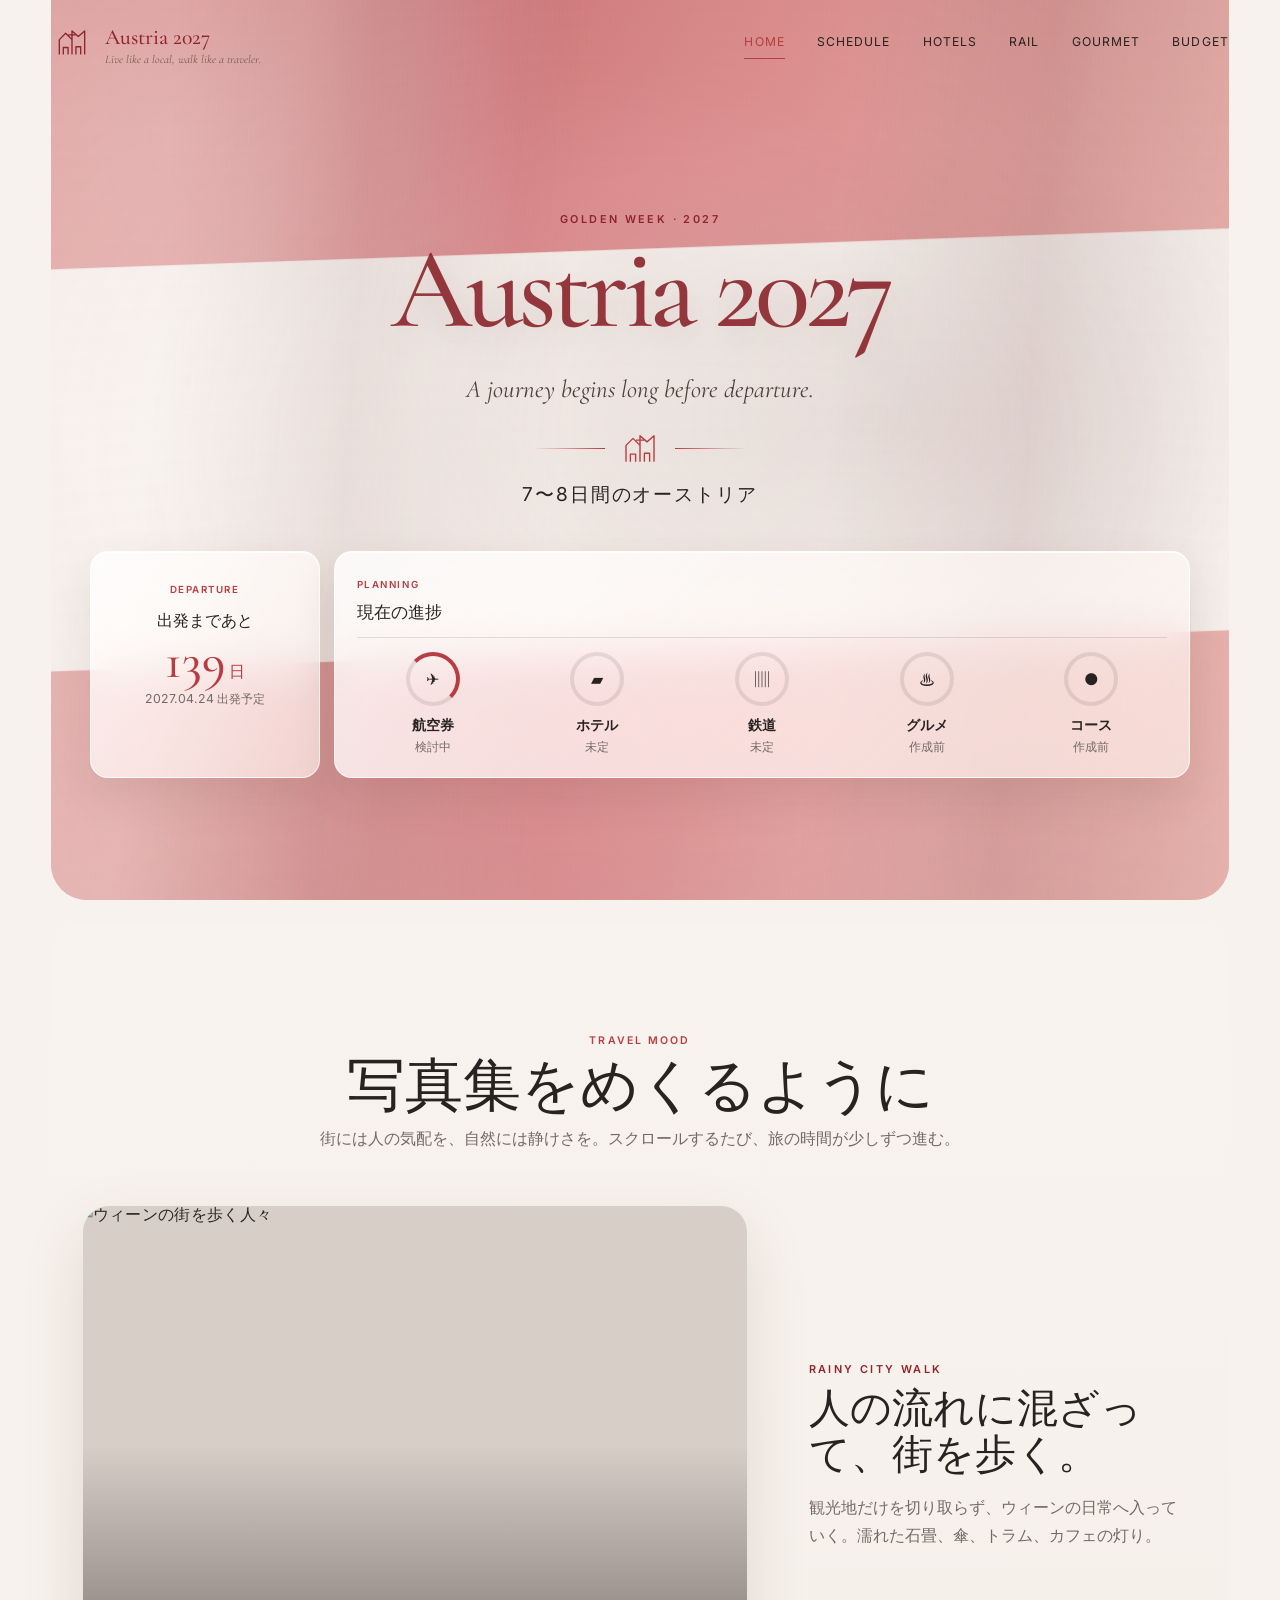
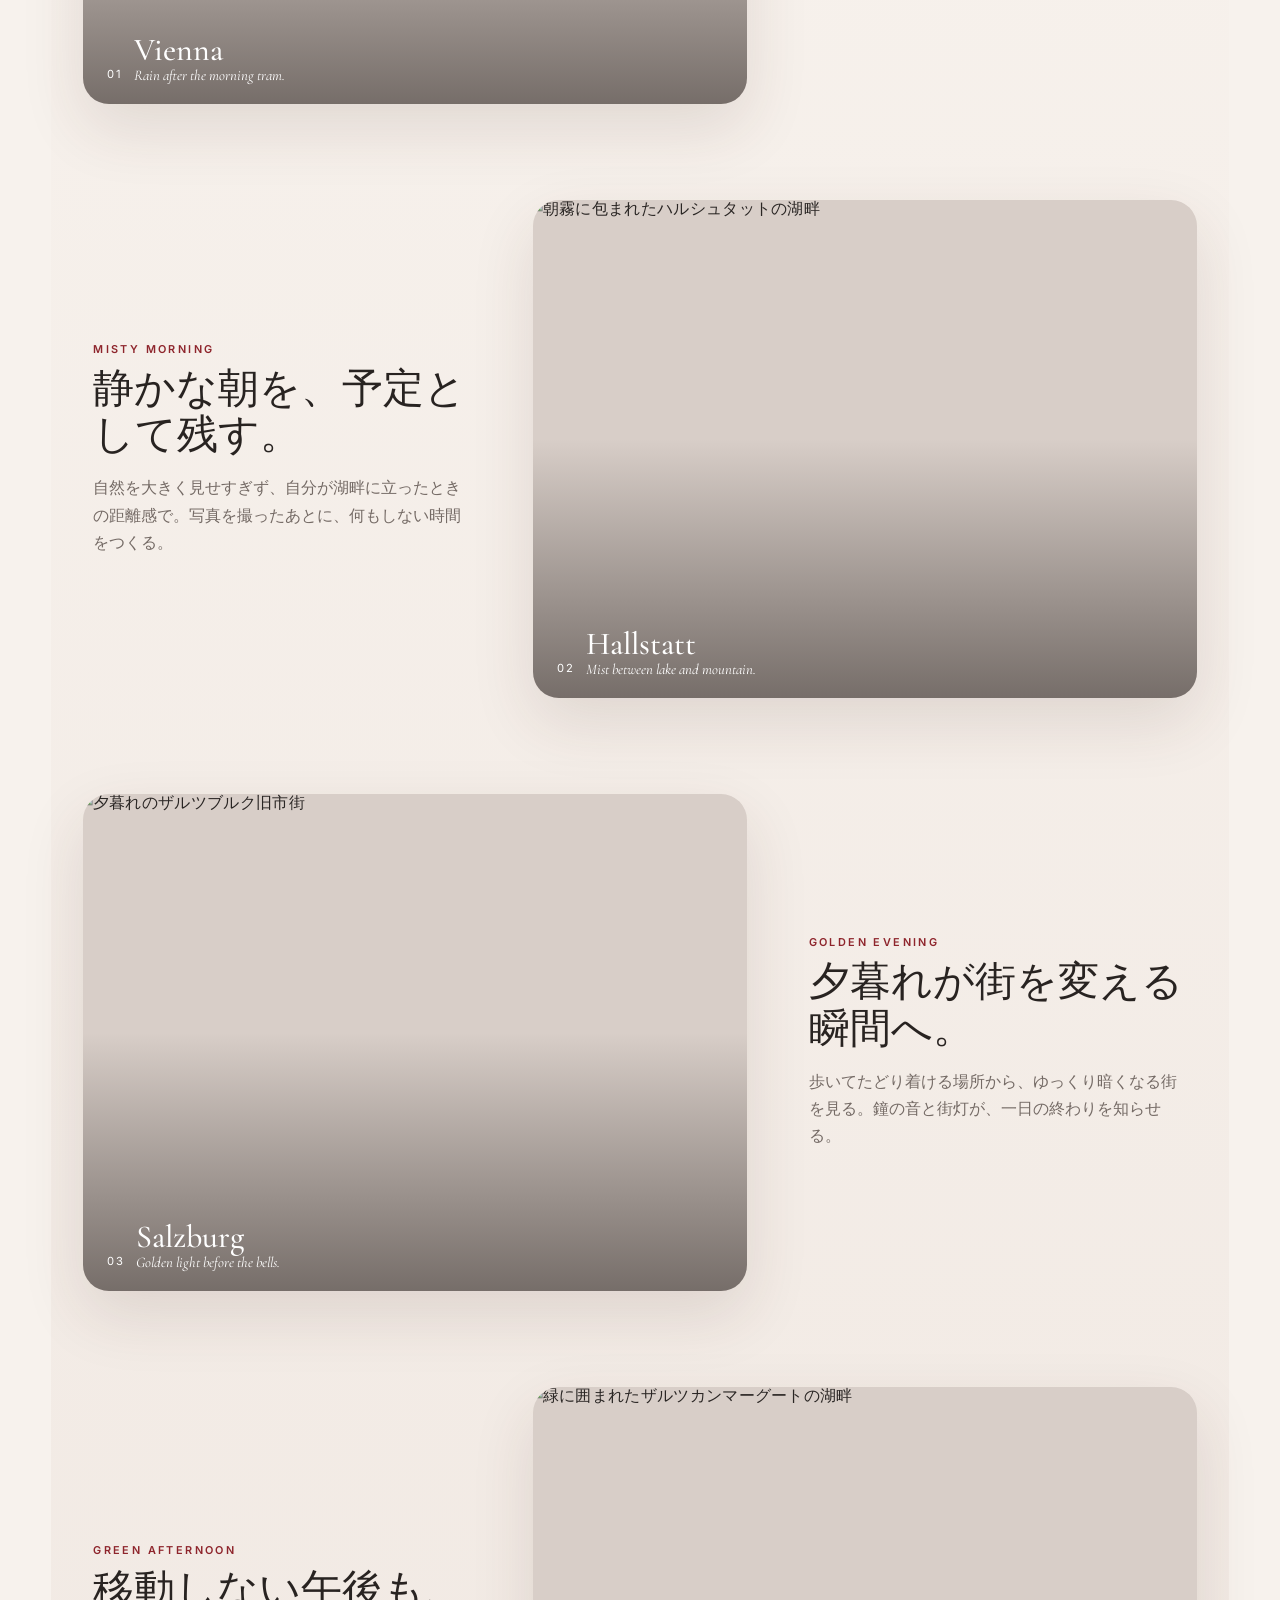
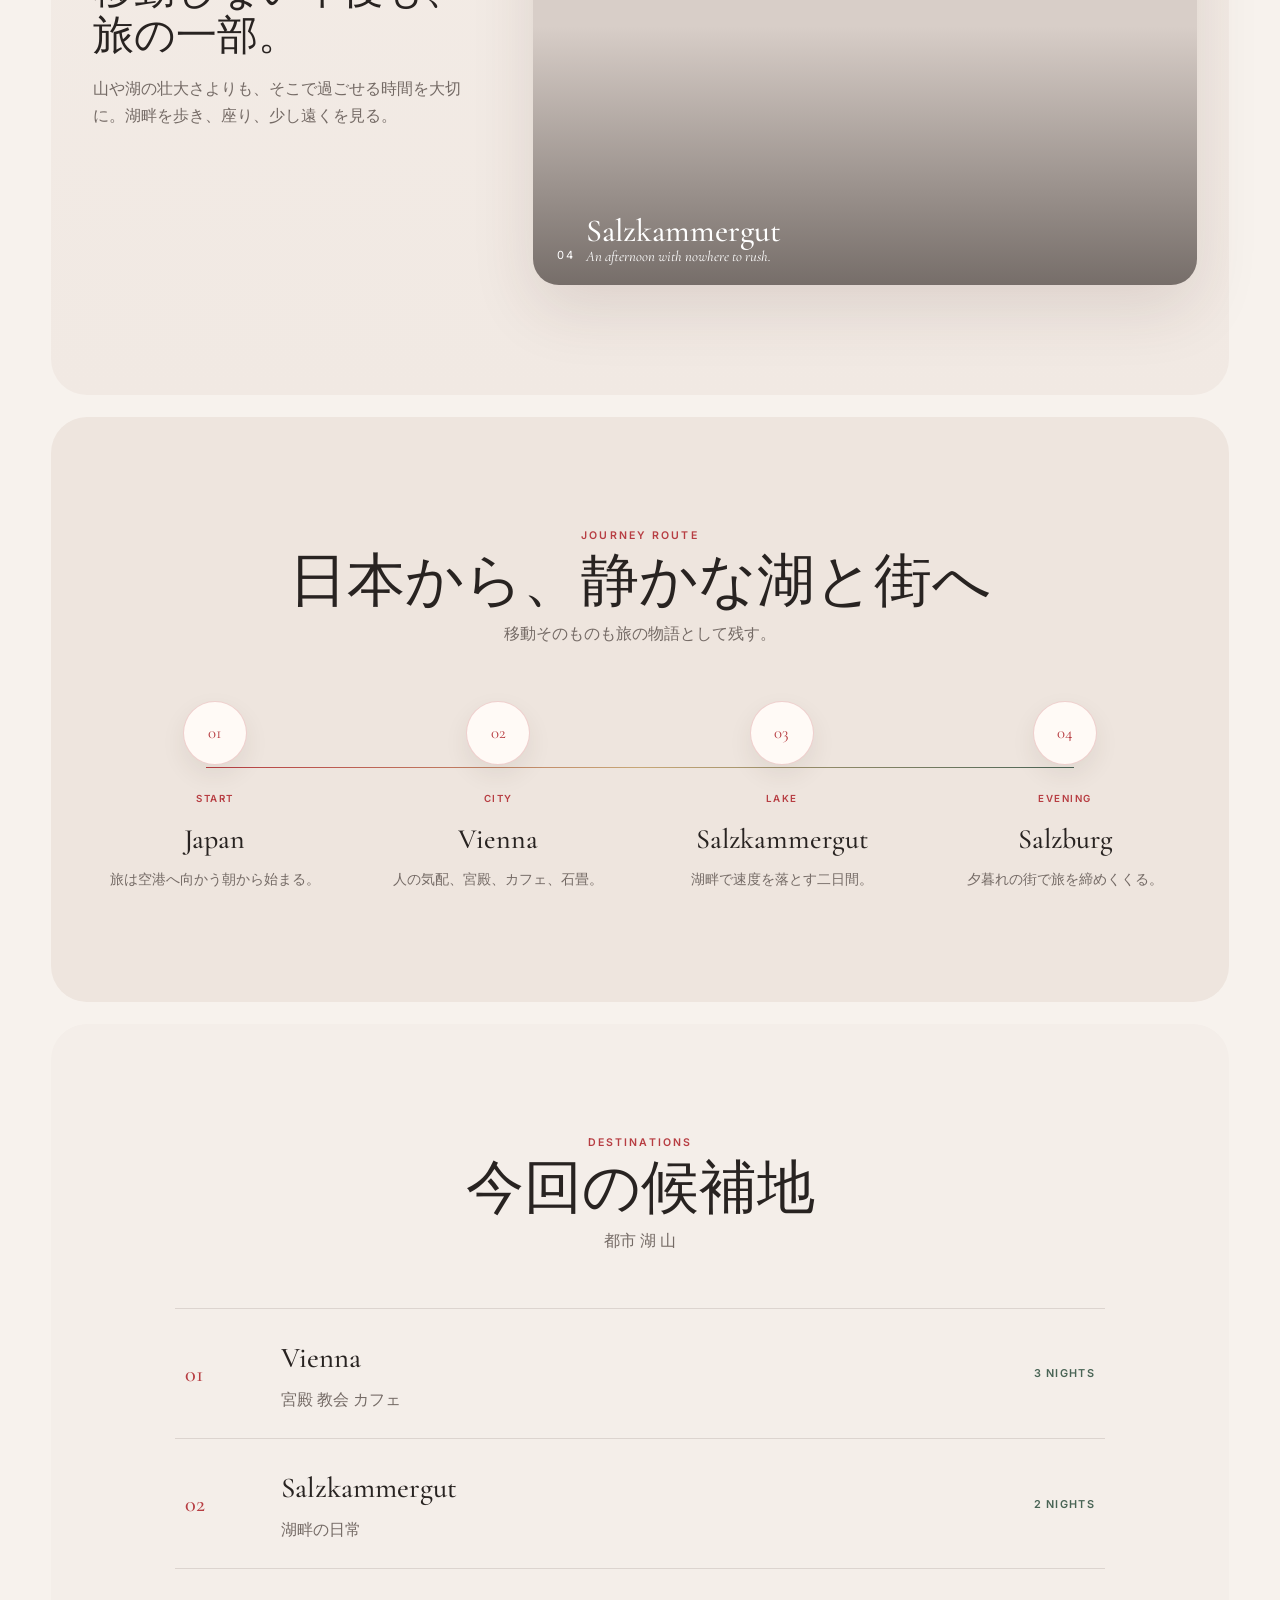
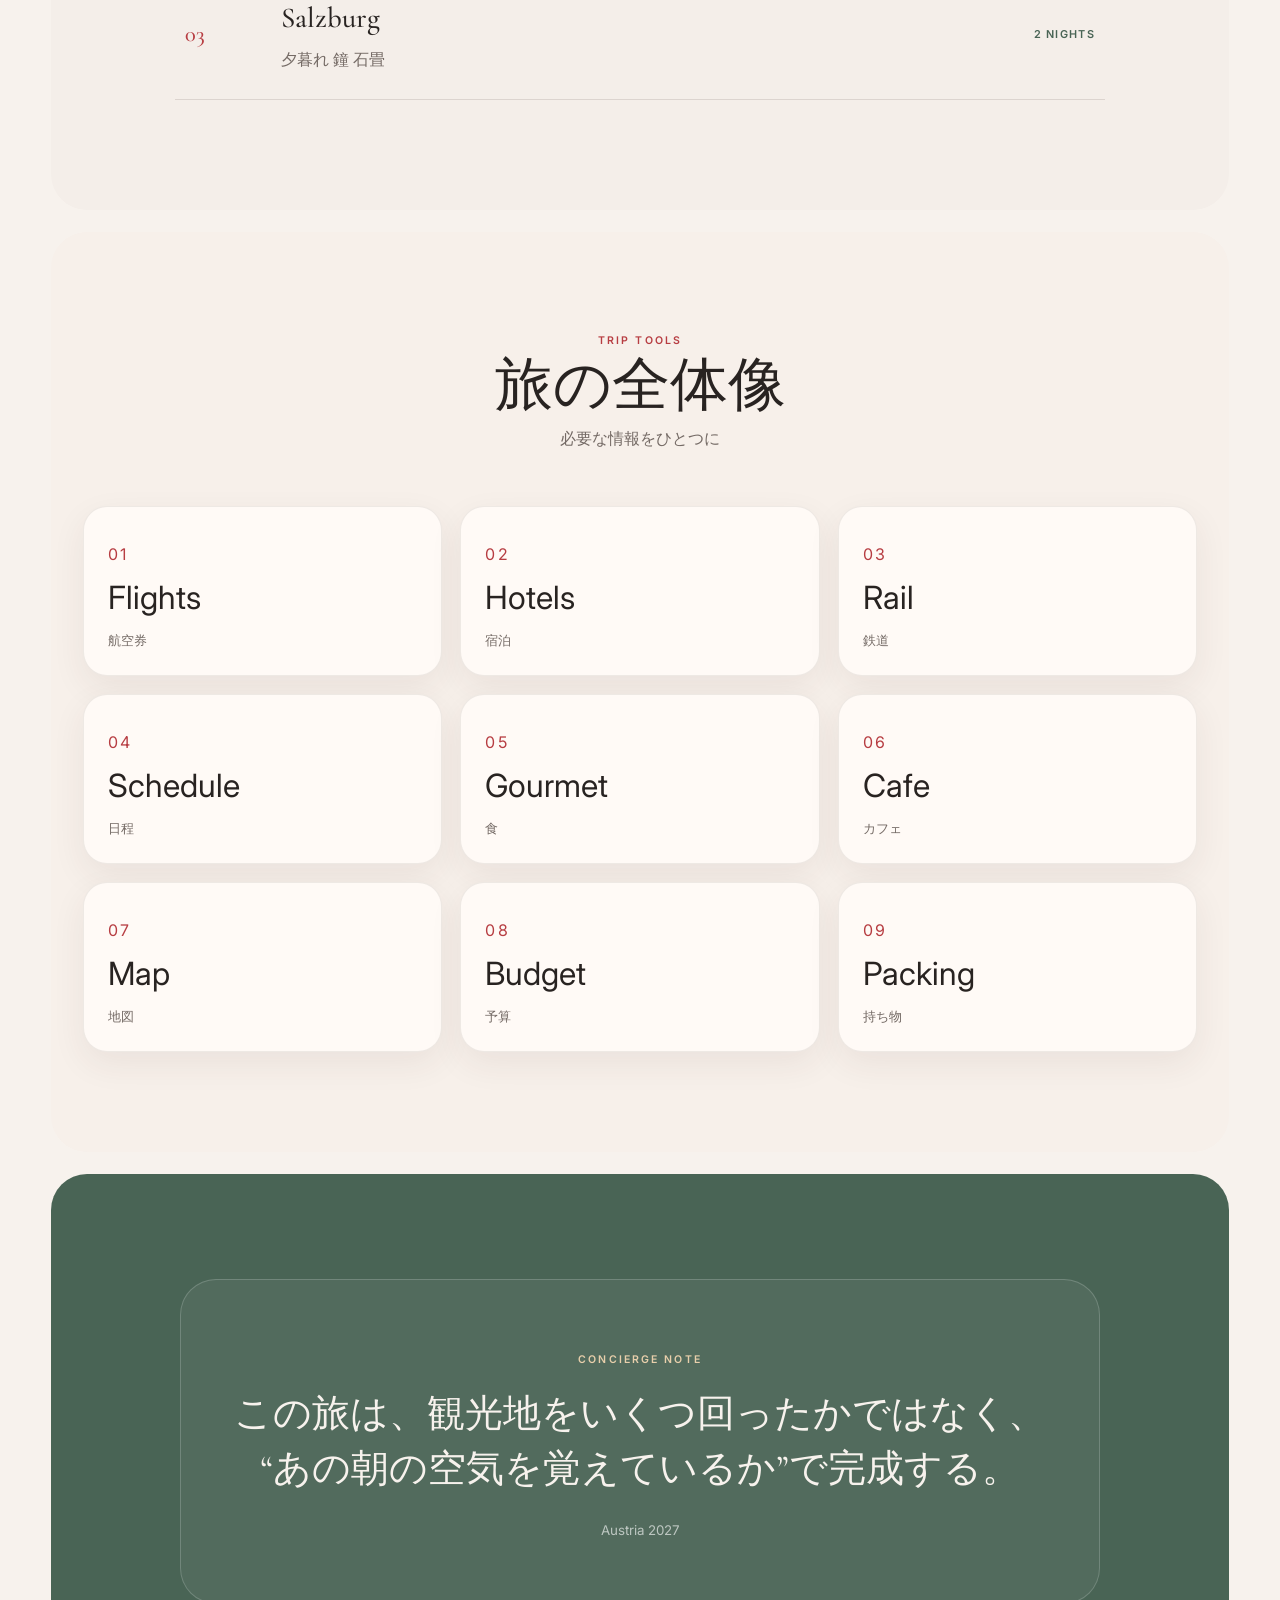
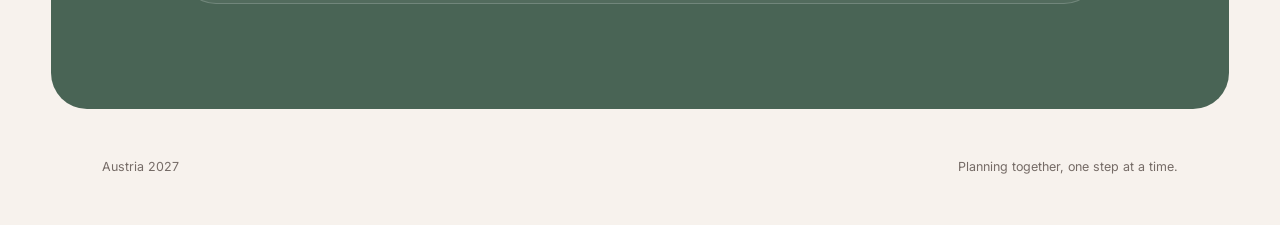
==== index.html @ 93f21860 "Release v0.4.1 full planner fix" ====
<!doctype html>
<html lang="ja">
<head>
  <meta charset="utf-8">
  <meta name="viewport" content="width=device-width,initial-scale=1,viewport-fit=cover">
  <meta name="theme-color" content="#b73d42">
  <meta name="description" content="Austria 2027 — オーストリアをゆっくり歩く旅の計画サイト">
  <title>Austria 2027</title>

  <link rel="preconnect" href="https://fonts.googleapis.com">
  <link rel="preconnect" href="https://fonts.gstatic.com" crossorigin>
  <link href="https://fonts.googleapis.com/css2?family=Cormorant+Garamond:ital,wght@0,400;0,500;0,600;1,400&family=Inter:wght@400;500;600&display=swap" rel="stylesheet">

  <link rel="manifest" href="manifest.json">
  <link rel="stylesheet" href="css/variables.css">
  <link rel="stylesheet" href="css/style.css">
  <link rel="stylesheet" href="css/animation.css">
  <link rel="stylesheet" href="css/pages.css">
</head>
<body class="is-loading">
<div class="opening" aria-hidden="true">
  <div class="opening-inner">
    <span class="opening-mark">A</span>
    <p>Austria 2027</p>
    <small>A journey begins long before departure.</small>
  </div>
</div>

<header class="site-header">
  <a class="brand tap-target" href="#home" aria-label="Austria 2027 ホーム">
    <span class="brand-symbol" aria-hidden="true">
      <svg viewBox="0 0 48 48">
        <path d="M8 39V21l8-8 8 8v18M24 39V10l8 7 8-7v29M13 39v-8h6v8M29 39v-9h6v9M20 15h8"
          fill="none" stroke="currentColor" stroke-width="1.7" stroke-linecap="round" stroke-linejoin="round"/>
      </svg>
    </span>
    <span class="brand-copy">
      <strong>Austria 2027</strong>
      <small>Live like a local, walk like a traveler.</small>
    </span>
  </a>

  <nav class="desktop-nav" aria-label="メインメニュー"><a href="index.html" class="active">Home</a><a href="schedule.html">Schedule</a><a href="hotels.html">Hotels</a><a href="rail.html">Rail</a><a href="gourmet.html">Gourmet</a><a href="budget.html">Budget</a></nav>

  <button class="menu-button tap-target" type="button" aria-label="メニューを開く" aria-expanded="false">
    <span></span><span></span>
  </button>
</header>

<nav class="mobile-menu" aria-label="スマホメニュー"><a class="tap-target" href="index.html">Home</a>
<a class="tap-target" href="flights.html">Flights</a>
<a class="tap-target" href="hotels.html">Hotels</a>
<a class="tap-target" href="rail.html">Rail</a>
<a class="tap-target" href="schedule.html">Schedule</a>
<a class="tap-target" href="gourmet.html">Gourmet</a>
<a class="tap-target" href="cafe.html">Cafe</a>
<a class="tap-target" href="map.html">Map</a>
<a class="tap-target" href="budget.html">Budget</a>
<a class="tap-target" href="packing.html">Packing</a></nav>

<main>
<section class="hero page-frame" id="home">
  <div class="flag-scene" aria-hidden="true">
    <div class="flag-surface">
      <div class="flag-band flag-red"></div>
      <div class="flag-band flag-white"></div>
      <div class="flag-band flag-red"></div>
      <div class="fabric-light"></div>
      <div class="fabric-shadow"></div>
      <div class="fabric-grain"></div>
    </div>
  </div>

  <div class="hero-vignette" aria-hidden="true"></div>

  <div class="hero-copy reveal">
    <p class="eyebrow">Golden Week · 2027</p>
    <h1>Austria<br class="mobile-break"> 2027</h1>
    <p class="hero-script">A journey begins long before departure.</p>
    <div class="hero-ornament" aria-hidden="true">
      <span></span>
      <svg viewBox="0 0 48 48">
        <path d="M8 39V21l8-8 8 8v18M24 39V10l8 7 8-7v29M13 39v-8h6v8M29 39v-9h6v9M20 15h8"
          fill="none" stroke="currentColor" stroke-width="1.6" stroke-linecap="round" stroke-linejoin="round"/>
      </svg>
      <span></span>
    </div>
    <p class="hero-jp">7〜8日間のオーストリア</p>
  </div>

  <div class="dashboard reveal" id="plan">
    <article class="countdown-card glass-card">
      <span class="card-kicker">Departure</span>
      <p>出発まであと</p>
      <strong><span id="days">—</span><small>日</small></strong>
      <em>2027.04.24 出発予定</em>
    </article>

    <article class="progress-card glass-card">
      <div class="progress-header">
        <span class="card-kicker">Planning</span>
        <h2>現在の進捗</h2>
      </div>
      <div class="progress-track">
        <div class="progress-item active"><span class="progress-icon">✈</span><b>航空券</b><small>検討中</small></div>
        <div class="progress-item"><span class="progress-icon">▰</span><b>ホテル</b><small>未定</small></div>
        <div class="progress-item"><span class="progress-icon">▥</span><b>鉄道</b><small>未定</small></div>
        <div class="progress-item"><span class="progress-icon">♨</span><b>グルメ</b><small>作成前</small></div>
        <div class="progress-item"><span class="progress-icon">●</span><b>コース</b><small>作成前</small></div>
      </div>
    </article>
  </div>
</section>

<section class="section mood-section page-frame" id="mood">
  <div class="section-heading reveal">
    <p>Travel mood</p>
    <h2>写真集をめくるように</h2>
    <span>街には人の気配を、自然には静けさを。スクロールするたび、旅の時間が少しずつ進む。</span>
  </div>

  <div class="story-stack">
    <article class="story-panel reveal">
      <figure class="story-image ken-burns">
        <img src="https://images.unsplash.com/photo-1734156500741-95e41477c19b?ixlib=rb-4.1.0&auto=format&fit=crop&w=1800&q=84" alt="ウィーンの街を歩く人々">
        <figcaption><span>01</span><strong>Vienna</strong><small>Rain after the morning tram.</small></figcaption>
      </figure>
      <div class="story-copy">
        <p class="eyebrow">Rainy city walk</p>
        <h3>人の流れに混ざって、街を歩く。</h3>
        <p>観光地だけを切り取らず、ウィーンの日常へ入っていく。濡れた石畳、傘、トラム、カフェの灯り。</p>
      </div>
    </article>

    <article class="story-panel reverse reveal">
      <figure class="story-image ken-burns">
        <img src="https://images.unsplash.com/photo-1530256379202-4077bd8ab2c6?ixlib=rb-4.1.0&auto=format&fit=crop&w=1800&q=84" alt="朝霧に包まれたハルシュタットの湖畔">
        <figcaption><span>02</span><strong>Hallstatt</strong><small>Mist between lake and mountain.</small></figcaption>
      </figure>
      <div class="story-copy">
        <p class="eyebrow">Misty morning</p>
        <h3>静かな朝を、予定として残す。</h3>
        <p>自然を大きく見せすぎず、自分が湖畔に立ったときの距離感で。写真を撮ったあとに、何もしない時間をつくる。</p>
      </div>
    </article>

    <article class="story-panel reveal">
      <figure class="story-image ken-burns">
        <img src="https://images.unsplash.com/photo-1780503779063-7cd399dfe7b7?ixlib=rb-4.1.0&auto=format&fit=crop&w=1800&q=84" alt="夕暮れのザルツブルク旧市街">
        <figcaption><span>03</span><strong>Salzburg</strong><small>Golden light before the bells.</small></figcaption>
      </figure>
      <div class="story-copy">
        <p class="eyebrow">Golden evening</p>
        <h3>夕暮れが街を変える瞬間へ。</h3>
        <p>歩いてたどり着ける場所から、ゆっくり暗くなる街を見る。鐘の音と街灯が、一日の終わりを知らせる。</p>
      </div>
    </article>

    <article class="story-panel reverse reveal">
      <figure class="story-image ken-burns">
        <img src="https://images.unsplash.com/photo-1555330600-877039de636d?ixlib=rb-4.1.0&auto=format&fit=crop&w=1800&q=84" alt="緑に囲まれたザルツカンマーグートの湖畔">
        <figcaption><span>04</span><strong>Salzkammergut</strong><small>An afternoon with nowhere to rush.</small></figcaption>
      </figure>
      <div class="story-copy">
        <p class="eyebrow">Green afternoon</p>
        <h3>移動しない午後も、旅の一部。</h3>
        <p>山や湖の壮大さよりも、そこで過ごせる時間を大切に。湖畔を歩き、座り、少し遠くを見る。</p>
      </div>
    </article>
  </div>
</section>

<section class="route-section page-frame" id="route">
  <div class="section-heading reveal">
    <p>Journey route</p>
    <h2>日本から、静かな湖と街へ</h2>
    <span>移動そのものも旅の物語として残す。</span>
  </div>

  <div class="route-map reveal">
    <div class="route-line" aria-hidden="true"></div>

    <article class="route-stop">
      <span class="route-dot">01</span>
      <small>Start</small>
      <h3>Japan</h3>
      <p>旅は空港へ向かう朝から始まる。</p>
    </article>

    <article class="route-stop">
      <span class="route-dot">02</span>
      <small>City</small>
      <h3>Vienna</h3>
      <p>人の気配、宮殿、カフェ、石畳。</p>
    </article>

    <article class="route-stop">
      <span class="route-dot">03</span>
      <small>Lake</small>
      <h3>Salzkammergut</h3>
      <p>湖畔で速度を落とす二日間。</p>
    </article>

    <article class="route-stop">
      <span class="route-dot">04</span>
      <small>Evening</small>
      <h3>Salzburg</h3>
      <p>夕暮れの街で旅を締めくくる。</p>
    </article>
  </div>
</section>

<section class="section destinations-section page-frame" id="places">
  <div class="section-heading reveal">
    <p>Destinations</p>
    <h2>今回の候補地</h2>
    <span>都市 湖 山</span>
  </div>

  <div class="destination-list">
    <article class="destination-row reveal">
      <span class="destination-number">01</span>
      <div><h3>Vienna</h3><p>宮殿 教会 カフェ</p></div>
      <em>3 nights</em>
    </article>
    <article class="destination-row reveal">
      <span class="destination-number">02</span>
      <div><h3>Salzkammergut</h3><p>湖畔の日常</p></div>
      <em>2 nights</em>
    </article>
    <article class="destination-row reveal">
      <span class="destination-number">03</span>
      <div><h3>Salzburg</h3><p>夕暮れ 鐘 石畳</p></div>
      <em>2 nights</em>
    </article>
  </div>
</section>

<section class="section quick-section page-frame"><div class="section-heading reveal"><p>Trip tools</p><h2>旅の全体像</h2><span>必要な情報をひとつに</span></div><div class="quick-grid"><a class="quick-card reveal" href="flights.html"><small>01</small><h3>Flights</h3><span>航空券</span></a><a class="quick-card reveal" href="hotels.html"><small>02</small><h3>Hotels</h3><span>宿泊</span></a><a class="quick-card reveal" href="rail.html"><small>03</small><h3>Rail</h3><span>鉄道</span></a><a class="quick-card reveal" href="schedule.html"><small>04</small><h3>Schedule</h3><span>日程</span></a><a class="quick-card reveal" href="gourmet.html"><small>05</small><h3>Gourmet</h3><span>食</span></a><a class="quick-card reveal" href="cafe.html"><small>06</small><h3>Cafe</h3><span>カフェ</span></a><a class="quick-card reveal" href="map.html"><small>07</small><h3>Map</h3><span>地図</span></a><a class="quick-card reveal" href="budget.html"><small>08</small><h3>Budget</h3><span>予算</span></a><a class="quick-card reveal" href="packing.html"><small>09</small><h3>Packing</h3><span>持ち物</span></a></div></section><section class="note-section page-frame">
  <div class="note-card reveal">
    <p>Concierge note</p>
    <blockquote>この旅は、観光地をいくつ回ったかではなく、<br>“あの朝の空気を覚えているか”で完成する。</blockquote>
    <small>Austria 2027</small>
  </div>
</section>
</main>

<footer class="page-frame">
  <span>Austria 2027</span>
  <span>Planning together, one step at a time.</span>
</footer>

<nav class="mobile-tabbar" aria-label="スマホ下部メニュー"><a class="tap-target active" href="index.html"><span>⌂</span><small>Home</small></a><a class="tap-target" href="schedule.html"><span>◫</span><small>Schedule</small></a><a class="tap-target" href="map.html"><span>⌖</span><small>Map</small></a><a class="tap-target" href="budget.html"><span>¥</span><small>Budget</small></a></nav>

<script src="js/app.js"></script>
</body>
</html>
---- css/variables.css ----
:root {
  --red: #b73d42;
  --red-dark: #8e252c;
  --paper: #f7f2ed;
  --cream: #fffaf6;
  --ink: #282321;
  --muted: #746a65;
  --forest: #496455;
  --line: rgba(74, 55, 50, .14);
  --glass: rgba(255, 250, 246, .76);
  --shadow-soft: 0 24px 64px rgba(77, 42, 36, .12);
  --shadow-card: 0 18px 44px rgba(76, 48, 40, .11);
  --radius-small: 18px;
  --radius-medium: 26px;
  --radius-large: 36px;
  --page-edge: clamp(20px, 4vw, 64px);
  --content-width: 1180px;
  --header-height: 84px;
  --tap-size: 48px;
  --ease-soft: cubic-bezier(.22, .8, .25, 1);
}
---- css/style.css ----
*{box-sizing:border-box}html{scroll-behavior:smooth}body{margin:0;background:var(--paper);color:var(--ink);font-family:Inter,"Hiragino Kaku Gothic ProN",sans-serif;line-height:1.7;overflow-x:hidden}body.is-loading{overflow:hidden}a{color:inherit;text-decoration:none}button{color:inherit;font:inherit}img{display:block;width:100%}.page-frame{width:calc(100% - (var(--page-edge)*2));max-width:1400px;margin-inline:auto}.tap-target{min-width:var(--tap-size);min-height:var(--tap-size)}h1,h2,h3,.brand-copy strong,.hero-script,.story-image figcaption strong,.note-card blockquote{font-family:"Cormorant Garamond","Times New Roman",serif}.opening{position:fixed;z-index:999;inset:0;display:grid;place-items:center;background:#f4ece6;color:var(--red-dark);transition:opacity .8s ease,visibility .8s ease}.opening.hide{opacity:0;visibility:hidden}.opening-inner{text-align:center}.opening-mark{width:74px;height:74px;margin:auto;display:grid;place-items:center;border:1px solid rgba(142,37,44,.28);border-radius:50%;font:500 2.8rem "Cormorant Garamond",serif}.opening p{margin:16px 0 2px;font:500 1.7rem "Cormorant Garamond",serif}.opening small{color:var(--muted);font:italic .82rem "Cormorant Garamond",serif}.site-header{position:fixed;z-index:60;top:0;left:0;right:0;min-height:var(--header-height);padding:16px var(--page-edge);display:grid;grid-template-columns:1fr auto;align-items:center;transition:.35s}.site-header.scrolled{background:rgba(255,250,246,.88);box-shadow:0 10px 32px rgba(58,35,30,.08);backdrop-filter:blur(18px)}.brand{display:inline-flex;align-items:center;gap:12px;justify-self:start}.brand-symbol{width:42px;height:42px;display:grid;place-items:center;color:var(--red-dark)}.brand-symbol svg{width:38px}.brand-copy strong{display:block;color:var(--red-dark);font-size:clamp(1.2rem,1.7vw,1.72rem);font-weight:500}.brand-copy small{display:block;margin-top:-4px;color:#695b56;font:italic .72rem "Cormorant Garamond",serif}.desktop-nav{display:flex;align-items:center;gap:clamp(20px,2.5vw,42px);font-size:.76rem;letter-spacing:.09em;text-transform:uppercase}.desktop-nav a{min-height:48px;display:grid;place-items:center;position:relative}.desktop-nav a:after{content:"";position:absolute;left:0;right:100%;bottom:7px;height:1px;background:var(--red);transition:right .3s}.desktop-nav a:hover:after{right:0}.menu-button,.mobile-menu,.mobile-tabbar{display:none}.hero{min-height:100svh;position:relative;overflow:hidden;padding:calc(var(--header-height) + 46px) clamp(18px,3vw,42px) 40px;display:flex;flex-direction:column;justify-content:center;border-radius:0 0 var(--radius-large) var(--radius-large);background:#edbab6}.flag-scene{position:absolute;inset:-10% -6%;perspective:1200px;transform:rotate(-2deg) scale(1.08)}.flag-surface{position:absolute;inset:0;display:grid;grid-template-rows:1fr 1.05fr 1fr;transform-style:preserve-3d;animation:flagFloat 15s ease-in-out infinite alternate}.flag-band{position:relative;overflow:hidden}.flag-red{background:linear-gradient(90deg,#e8aaa8 0%,#d47a7d 42%,#efb7b0 100%)}.flag-white{background:linear-gradient(90deg,#fffaf6 0%,#f1e9e4 48%,#fffdf9 100%)}.fabric-light,.fabric-shadow,.fabric-grain{position:absolute;inset:0;pointer-events:none}.fabric-light{background:radial-gradient(circle at 18% 22%,rgba(255,255,255,.55),transparent 28%),linear-gradient(105deg,transparent 7%,rgba(255,255,255,.48) 25%,transparent 40% 57%,rgba(255,255,255,.2) 72%,transparent 85%);mix-blend-mode:soft-light}.fabric-shadow{background:linear-gradient(96deg,transparent 0 18%,rgba(91,30,29,.10) 31%,transparent 45% 62%,rgba(91,30,29,.13) 75%,transparent 90%),radial-gradient(ellipse at 66% 48%,rgba(91,30,29,.10),transparent 33%);mix-blend-mode:multiply}.fabric-grain{opacity:.22;background:repeating-linear-gradient(88deg,rgba(255,255,255,.12) 0 1px,transparent 1px 4px),repeating-linear-gradient(2deg,rgba(96,45,40,.06) 0 1px,transparent 1px 5px);mix-blend-mode:soft-light}.hero-vignette{position:absolute;inset:0;background:radial-gradient(circle at 50% 38%,rgba(255,255,255,.12),transparent 34%),linear-gradient(to bottom,rgba(255,255,255,.02),rgba(255,247,241,.18)),radial-gradient(ellipse at center,transparent 42%,rgba(93,42,39,.08) 100%)}.hero-copy{position:relative;z-index:3;width:min(100%,1030px);margin:0 auto;text-align:center;text-shadow:0 10px 30px rgba(85,37,36,.08)}.eyebrow{margin:0 0 10px;color:var(--red-dark);font:600 .68rem Inter,sans-serif;letter-spacing:.22em;text-transform:uppercase}.hero h1{margin:0;color:rgba(137,36,42,.9);font-size:clamp(4rem,9vw,8.8rem);font-weight:500;line-height:.94;letter-spacing:-.045em;filter:drop-shadow(0 10px 20px rgba(103,35,36,.09))}.mobile-break{display:none}.hero-script{margin:24px auto 10px;color:#4d403c;font-size:clamp(1.1rem,2vw,1.55rem);font-style:italic}.hero-ornament{display:grid;grid-template-columns:72px 42px 72px;justify-content:center;align-items:center;gap:14px;margin:17px auto 9px;color:var(--red)}.hero-ornament span{height:1px;background:linear-gradient(to right,transparent,currentColor)}.hero-ornament span:last-child{background:linear-gradient(to left,transparent,currentColor)}.hero-ornament svg{width:42px}.hero-jp{margin:0;font-size:clamp(.95rem,1.5vw,1.2rem);letter-spacing:.1em}.dashboard{position:relative;z-index:4;width:min(100%,var(--content-width));margin:40px auto 0;display:grid;grid-template-columns:230px 1fr;gap:14px}.glass-card{background:linear-gradient(135deg,rgba(255,255,255,.80),rgba(255,248,243,.62));border:1px solid rgba(255,255,255,.72);box-shadow:var(--shadow-card),inset 0 1px 0 rgba(255,255,255,.8);backdrop-filter:blur(22px) saturate(120%);border-radius:var(--radius-small)}.card-kicker{color:var(--red);font-size:.61rem;font-weight:600;letter-spacing:.16em;text-transform:uppercase}.countdown-card{padding:22px;text-align:center}.countdown-card p{margin:6px 0 0}.countdown-card strong{display:block;color:var(--red);font:500 3.15rem/1.08 "Cormorant Garamond",serif}.countdown-card strong small{font:500 1rem Inter,sans-serif;margin-left:4px}.countdown-card em{display:block;color:var(--muted);font-style:normal;font-size:.77rem}.progress-card{padding:17px 22px 20px}.progress-header{padding-bottom:10px;border-bottom:1px solid var(--line)}.progress-header h2{margin:2px 0 0;font-size:1.08rem;font-weight:500}.progress-track{display:grid;grid-template-columns:repeat(5,1fr);gap:12px;padding-top:14px}.progress-item{text-align:center}.progress-icon{width:54px;height:54px;margin:0 auto 7px;border:4px solid rgba(72,63,59,.12);border-radius:50%;display:grid;place-items:center}.progress-item.active .progress-icon{border-top-color:var(--red);border-right-color:var(--red)}.progress-item b,.progress-item small{display:block}.progress-item b{font-size:.88rem}.progress-item small{color:var(--muted);font-size:.74rem}.section{padding:110px clamp(16px,2.5vw,34px)}.mood-section{margin-top:22px;background:linear-gradient(#f8f3ee,#f1e9e3);border-radius:var(--radius-large)}.section-heading{max-width:820px;margin:0 auto 54px;text-align:center}.section-heading p{margin:0;color:var(--red);font-size:.66rem;font-weight:600;letter-spacing:.2em;text-transform:uppercase}.section-heading h2{margin:6px 0;font-size:clamp(2.2rem,4.5vw,3.7rem);font-weight:500;line-height:1.1}.section-heading span{display:block;color:var(--muted)}.story-stack{max-width:var(--content-width);margin:auto;display:grid;gap:96px}.story-panel{display:grid;grid-template-columns:minmax(0,1.25fr) minmax(280px,.75fr);gap:52px;align-items:center}.story-panel.reverse{grid-template-columns:minmax(280px,.75fr) minmax(0,1.25fr)}.story-panel.reverse .story-image{order:2}.story-panel.reverse .story-copy{order:1}.story-image{position:relative;margin:0;aspect-ratio:4/3;overflow:hidden;border-radius:var(--radius-medium);box-shadow:var(--shadow-soft);background:#d8cec8}.story-image img{height:100%;object-fit:cover;filter:saturate(.86) contrast(.96) brightness(.98);transform:scale(1.02)}.story-image:after{content:"";position:absolute;inset:0;background:linear-gradient(to top,rgba(28,21,18,.52),transparent 52%)}.story-image figcaption{position:absolute;z-index:2;left:24px;right:24px;bottom:20px;color:white;display:grid;grid-template-columns:auto 1fr;column-gap:12px;align-items:end}.story-image figcaption span{grid-row:1/3;font-size:.7rem;letter-spacing:.12em}.story-image figcaption strong{font-size:2rem;font-weight:500;line-height:1}.story-image figcaption small{font:italic .92rem "Cormorant Garamond",serif}.story-copy{padding:10px}.story-copy h3{margin:10px 0 16px;font-size:clamp(2rem,3.2vw,3.1rem);font-weight:500;line-height:1.13}.story-copy>p:last-child{margin:0;color:var(--muted)}.route-section{margin-top:22px;padding:110px clamp(16px,2.5vw,34px);background:#eee5de;border-radius:var(--radius-large)}.route-map{max-width:var(--content-width);margin:auto;position:relative;display:grid;grid-template-columns:repeat(4,1fr);gap:20px}.route-line{position:absolute;top:31px;left:11%;right:11%;height:1px;background:linear-gradient(90deg,var(--red),#c7a777,var(--forest))}.route-stop{position:relative;text-align:center;padding:0 12px}.route-dot{position:relative;z-index:2;width:64px;height:64px;margin:0 auto 18px;display:grid;place-items:center;border-radius:50%;background:var(--cream);border:1px solid rgba(183,61,66,.22);box-shadow:0 10px 24px rgba(65,45,39,.08);color:var(--red);font-family:"Cormorant Garamond",serif;font-size:1.05rem}.route-stop small{color:var(--red);font-size:.61rem;font-weight:600;letter-spacing:.15em;text-transform:uppercase}.route-stop h3{margin:5px 0;font-size:1.75rem;font-weight:500}.route-stop p{margin:0;color:var(--muted);font-size:.86rem}.destinations-section{margin-top:22px;background:#f4eee9;border-radius:var(--radius-large)}.destination-list{max-width:930px;margin:0 auto;border-top:1px solid var(--line)}.destination-row{min-height:112px;display:grid;grid-template-columns:72px 1fr auto;gap:24px;align-items:center;padding:25px 10px;border-bottom:1px solid var(--line);transition:padding-left .3s}.destination-row:hover{padding-left:20px}.destination-number{color:var(--red);font:500 1.4rem "Cormorant Garamond",serif}.destination-row h3{margin:0;font-size:1.8rem;font-weight:500}.destination-row p{margin:3px 0 0;color:var(--muted)}.destination-row em{color:var(--forest);font-style:normal;font-size:.68rem;font-weight:600;letter-spacing:.12em;text-transform:uppercase}.note-section{margin-top:22px;padding:105px clamp(16px,2.5vw,34px);background:var(--forest);color:#f7f2ed;border-radius:var(--radius-large)}.note-card{max-width:920px;margin:0 auto;padding:60px 30px;text-align:center;border:1px solid rgba(255,255,255,.18);border-radius:var(--radius-large);background:rgba(255,255,255,.05)}.note-card>p{color:#e8cfab;font-size:.66rem;font-weight:600;letter-spacing:.2em;text-transform:uppercase}.note-card blockquote{margin:18px 0;font-size:clamp(1.8rem,3vw,2.8rem);font-weight:400;line-height:1.45}.note-card small{color:rgba(255,255,255,.62)}footer{min-height:116px;padding:30px var(--page-edge);display:flex;justify-content:space-between;align-items:center;color:#756b66;font-size:.78rem}.reveal{opacity:0;transform:translateY(28px);transition:opacity .9s var(--ease-soft),transform .9s var(--ease-soft)}.reveal.visible{opacity:1;transform:none}@media(max-width:920px){.desktop-nav{display:none}.menu-button{display:grid;width:48px;height:48px;padding:0;place-content:center;gap:7px;justify-self:end;border:1px solid rgba(126,62,63,.24);border-radius:14px;background:rgba(255,255,255,.22)}.menu-button span{width:21px;height:1px;background:currentColor}.mobile-menu{position:fixed;z-index:55;top:76px;left:var(--page-edge);right:var(--page-edge);display:grid;gap:4px;padding:12px;border:1px solid rgba(255,255,255,.72);border-radius:20px;background:rgba(255,250,246,.96);box-shadow:var(--shadow-soft);backdrop-filter:blur(18px);transform:translateY(-14px);opacity:0;pointer-events:none;transition:.3s}.mobile-menu.open{transform:none;opacity:1;pointer-events:auto}.mobile-menu a{display:flex;align-items:center;padding:0 15px;border-radius:14px}.mobile-menu a:hover{background:#f3e7e2}.story-panel,.story-panel.reverse{grid-template-columns:1fr;gap:26px}.story-panel.reverse .story-image,.story-panel.reverse .story-copy{order:initial}.route-map{grid-template-columns:repeat(2,1fr);gap:42px 20px}.route-line{display:none}}@media(max-width:700px){:root{--header-height:72px;--page-edge:14px;--tap-size:52px}body{padding-bottom:82px}.site-header{padding:10px var(--page-edge)}.brand-copy small{display:none}.brand-copy strong{font-size:1.22rem}.brand-symbol{width:36px;height:36px}.hero{width:calc(100% - 20px);min-height:100svh;padding:102px 14px 30px;border-radius:0 0 30px 30px}.flag-scene{inset:-4% -34%;transform:rotate(-3deg) scale(1.18)}.hero-copy{min-height:31svh;display:flex;flex-direction:column;justify-content:center}.hero h1{font-size:clamp(3.1rem,15.5vw,4.7rem);line-height:.9}.mobile-break{display:inline}.hero-script{margin-top:18px;max-width:290px;font-size:1rem}.hero-ornament{grid-template-columns:54px 34px 54px;margin-top:14px}.hero-ornament svg{width:34px}.hero-jp{font-size:.86rem;letter-spacing:.06em}.dashboard{grid-template-columns:1fr;margin-top:26px}.progress-card{overflow-x:auto;padding:16px;scrollbar-width:none}.progress-card::-webkit-scrollbar{display:none}.progress-track{width:590px;padding-right:18px}.section,.route-section{width:calc(100% - 20px);padding:76px 14px}.section-heading{margin-bottom:36px;padding-inline:6px}.section-heading h2{font-size:2.25rem}.section-heading span{max-width:320px;margin:8px auto 0;font-size:.86rem}.story-stack{gap:70px}.story-image{border-radius:22px}.story-image figcaption{left:18px;bottom:16px}.story-image figcaption strong{font-size:1.65rem}.story-copy{padding:2px 6px}.story-copy h3{font-size:2.15rem}.route-map{grid-template-columns:1fr;gap:28px}.route-stop{padding:20px 8px;border-bottom:1px solid var(--line)}.route-stop:last-child{border-bottom:0}.destination-row{min-height:124px;grid-template-columns:42px 1fr;gap:14px;padding:23px 6px}.destination-row em{grid-column:2}.note-section{width:calc(100% - 20px);padding:72px 14px}.note-card{padding:42px 18px}footer{display:none}.mobile-tabbar{position:fixed;z-index:70;left:12px;right:12px;bottom:calc(10px + env(safe-area-inset-bottom));display:grid;grid-template-columns:repeat(4,1fr);padding:6px;border:1px solid rgba(255,255,255,.75);border-radius:24px;background:rgba(255,250,246,.92);box-shadow:0 14px 40px rgba(55,36,31,.17);backdrop-filter:blur(20px)}.mobile-tabbar a{min-height:56px;display:flex;flex-direction:column;align-items:center;justify-content:center;gap:2px;border-radius:18px;color:#766963}.mobile-tabbar a.active{color:var(--red);background:rgba(183,61,66,.08)}.mobile-tabbar a>span{font-size:1.08rem}.mobile-tabbar small{font-size:.63rem}}
---- css/animation.css ----
.flag-band{animation:bandWave 12s ease-in-out infinite alternate}.flag-band:nth-child(2){animation-delay:-3s}.flag-band:nth-child(3){animation-delay:-6s}.ken-burns img{animation:kenBurns 18s ease-in-out infinite alternate}.story-panel:nth-child(even) .ken-burns img{animation-direction:alternate-reverse}@keyframes flagFloat{0%{transform:translate3d(-1.2%,-1%,0) rotateY(-1deg) rotateX(.5deg) scale(1.02)}50%{transform:translate3d(.4%,.2%,0) rotateY(1.5deg) rotateX(-.6deg) scale(1.035)}100%{transform:translate3d(1.3%,1%,0) rotateY(-.8deg) rotateX(.8deg) scale(1.05)}}@keyframes bandWave{0%{clip-path:polygon(0 5%,14% 1%,29% 6%,44% 2%,61% 7%,78% 1%,100% 5%,100% 100%,0 100%);transform:translateX(-.3%)}100%{clip-path:polygon(0 1%,14% 7%,29% 2%,44% 8%,61% 1%,78% 6%,100% 2%,100% 100%,0 100%);transform:translateX(.3%)}}@keyframes kenBurns{0%{transform:scale(1.02) translate3d(0,0,0)}100%{transform:scale(1.10) translate3d(-1.6%,-1%,0)}}@media(prefers-reduced-motion:reduce){*,*:before,*:after{scroll-behavior:auto!important;animation-duration:.001ms!important;animation-iteration-count:1!important;transition-duration:.001ms!important}.reveal{opacity:1;transform:none}}
---- css/pages.css ----
.inner-page{background:radial-gradient(circle at 80% 0%,rgba(183,61,66,.08),transparent 30%),var(--paper)}.inner-main{padding-top:calc(var(--header-height) + 48px);padding-bottom:90px}.inner-hero{max-width:920px;margin:0 auto 52px;padding:56px clamp(24px,5vw,64px);border-radius:var(--radius-large);background:linear-gradient(135deg,rgba(255,255,255,.8),rgba(241,226,219,.72));border:1px solid rgba(255,255,255,.75);box-shadow:var(--shadow-soft)}.inner-hero p{margin:0;color:var(--red);font:600 .68rem var(--sans);letter-spacing:.18em;text-transform:uppercase}.inner-hero h1{margin:6px 0 4px;font:500 clamp(3.2rem,8vw,7rem)/.9 var(--serif);color:var(--red-dark)}.inner-hero span{color:var(--muted)}.content-section{max-width:1100px;margin:0 auto}.desktop-nav a.active{color:var(--red)}.desktop-nav a.active::after{right:0}.travel-card-grid,.budget-grid,.day-grid,.food-grid,.check-grid,.quick-grid{display:grid;gap:18px}.travel-card-grid{grid-template-columns:repeat(2,1fr)}.travel-card,.stack-card,.timeline-card,.day-card,.budget-card,.check-card,.quick-card{background:var(--cream);border:1px solid rgba(72,54,49,.09);box-shadow:0 12px 34px rgba(72,48,41,.07)}.travel-card{padding:28px;border-radius:26px}.card-top,.route-line,.travel-card dl,.stack-card,.timeline-card{display:flex;align-items:center;justify-content:space-between}.card-top small,.stack-card small,.timeline-card small,.day-card small,.food-card small,.budget-card small,.quick-card small{color:var(--red);font:600 .64rem var(--sans);letter-spacing:.14em;text-transform:uppercase}.card-top span{color:var(--muted);font-size:.8rem}.route-line{margin:35px 0;gap:20px}.route-line strong{font:500 clamp(2.8rem,7vw,5rem)/1 var(--serif)}.route-line i{color:var(--red);font-style:normal}.travel-card dl{margin:0;padding-top:18px;border-top:1px solid var(--line)}.travel-card dl div{display:grid;gap:2px}.travel-card dt{color:var(--muted);font-size:.72rem}.travel-card dd{margin:0;font-weight:600}.stack-list,.timeline-list{display:grid;gap:14px}.stack-card,.timeline-card{min-height:118px;gap:24px;padding:24px 28px;border-radius:22px}.stack-card>span{color:var(--red);font:500 1.5rem var(--serif)}.stack-card>div,.timeline-card>div{flex:1}.stack-card h2,.timeline-card h2,.day-card h2,.food-card h2,.quick-card h3{margin:3px 0;font:500 1.8rem var(--serif)}.stack-card p,.timeline-card p,.food-card p{margin:0;color:var(--muted)}.stack-card em,.timeline-card>span{color:var(--forest);font:600 .68rem var(--sans);font-style:normal;letter-spacing:.12em;text-transform:uppercase}.timeline-card b{width:62px;height:62px;display:grid;place-items:center;border-radius:50%;background:rgba(183,61,66,.08);color:var(--red);font-size:.72rem}.day-grid{grid-template-columns:repeat(4,1fr)}.day-card{min-height:180px;padding:24px;border-radius:24px;display:flex;flex-direction:column;justify-content:flex-end}.day-card span{color:var(--muted);font-size:.86rem}.food-grid{grid-template-columns:repeat(2,1fr)}.food-card{overflow:hidden;border-radius:26px;background:var(--cream);border:1px solid rgba(72,54,49,.09);box-shadow:0 12px 34px rgba(72,48,41,.07)}.food-card figure{margin:0;aspect-ratio:4/3;overflow:hidden}.food-card img{height:100%;object-fit:cover;filter:saturate(.88) contrast(.96)}.food-card div{padding:22px}.map-board{position:relative;min-height:520px;overflow:hidden;border-radius:32px;background:radial-gradient(circle at 20% 30%,rgba(183,61,66,.12),transparent 19%),radial-gradient(circle at 55% 60%,rgba(73,100,85,.14),transparent 20%),radial-gradient(circle at 78% 28%,rgba(185,148,92,.14),transparent 18%),linear-gradient(135deg,#f5eee8,#e8dfd8);border:1px solid rgba(255,255,255,.8);box-shadow:var(--shadow-soft)}.map-board::before{content:"";position:absolute;inset:0;opacity:.22;background-image:linear-gradient(rgba(91,72,65,.08) 1px,transparent 1px),linear-gradient(90deg,rgba(91,72,65,.08) 1px,transparent 1px);background-size:38px 38px}.map-path{position:absolute;left:20%;right:20%;top:46%;height:2px;transform:rotate(-5deg);background:linear-gradient(90deg,var(--red),var(--forest),var(--gold))}.map-board article{position:absolute;left:var(--x);top:var(--y);transform:translate(-50%,-50%);min-width:150px;padding:18px;text-align:center;border-radius:20px;background:rgba(255,250,246,.9);border:1px solid rgba(255,255,255,.8);box-shadow:var(--shadow-card)}.map-board article span{color:var(--red);font-size:.68rem}.map-board article h2{margin:2px 0;font:500 1.5rem var(--serif)}.map-board article small{color:var(--muted)}.budget-grid{grid-template-columns:repeat(3,1fr)}.budget-card{min-height:170px;padding:24px;border-radius:24px;display:flex;flex-direction:column;justify-content:flex-end}.budget-card strong{margin:4px 0;font:500 2rem var(--serif)}.budget-card span{color:var(--muted);font-size:.8rem}.budget-card.total{color:white;background:var(--forest)}.budget-card.total small,.budget-card.total span{color:rgba(255,255,255,.72)}.check-grid{grid-template-columns:repeat(2,1fr)}.check-card{min-height:82px;padding:18px 22px;border-radius:20px;display:flex;align-items:center;gap:16px;cursor:pointer}.check-card input{width:24px;height:24px;accent-color:var(--red)}.quick-section{margin-top:22px;padding:100px clamp(16px,2.5vw,34px);border-radius:var(--radius-large);background:#f7f0ea}.quick-grid{max-width:var(--content-width);margin:0 auto;grid-template-columns:repeat(3,1fr)}.quick-card{min-height:170px;padding:24px;border-radius:24px;display:flex;flex-direction:column;justify-content:flex-end;transition:transform .35s var(--ease-soft),box-shadow .35s ease}.quick-card:hover{transform:translateY(-5px);box-shadow:var(--shadow-card)}.quick-card h3{font-size:2rem}.quick-card span{color:var(--muted);font-size:.82rem}@media(max-width:900px){.day-grid{grid-template-columns:repeat(2,1fr)}.budget-grid,.quick-grid{grid-template-columns:repeat(2,1fr)}}@media(max-width:700px){.inner-main{padding-top:92px}.inner-hero{margin-bottom:28px;padding:40px 22px;border-radius:28px}.inner-hero h1{font-size:clamp(3rem,16vw,4.6rem)}.travel-card-grid,.food-grid,.budget-grid,.check-grid,.quick-grid{grid-template-columns:1fr}.travel-card{padding:22px}.route-line{margin:28px 0}.route-line strong{font-size:3.2rem}.stack-card,.timeline-card{align-items:flex-start;gap:14px;padding:20px}.stack-card em,.timeline-card>span{margin-left:auto}.day-grid{grid-template-columns:repeat(2,1fr);gap:12px}.day-card{min-height:150px;padding:18px}.map-board{min-height:620px}.map-path{left:50%;top:18%;bottom:18%;width:2px;height:auto;transform:none}.map-board article{left:50%!important}.map-board article:nth-of-type(1){top:22%!important}.map-board article:nth-of-type(2){top:50%!important}.map-board article:nth-of-type(3){top:78%!important}}
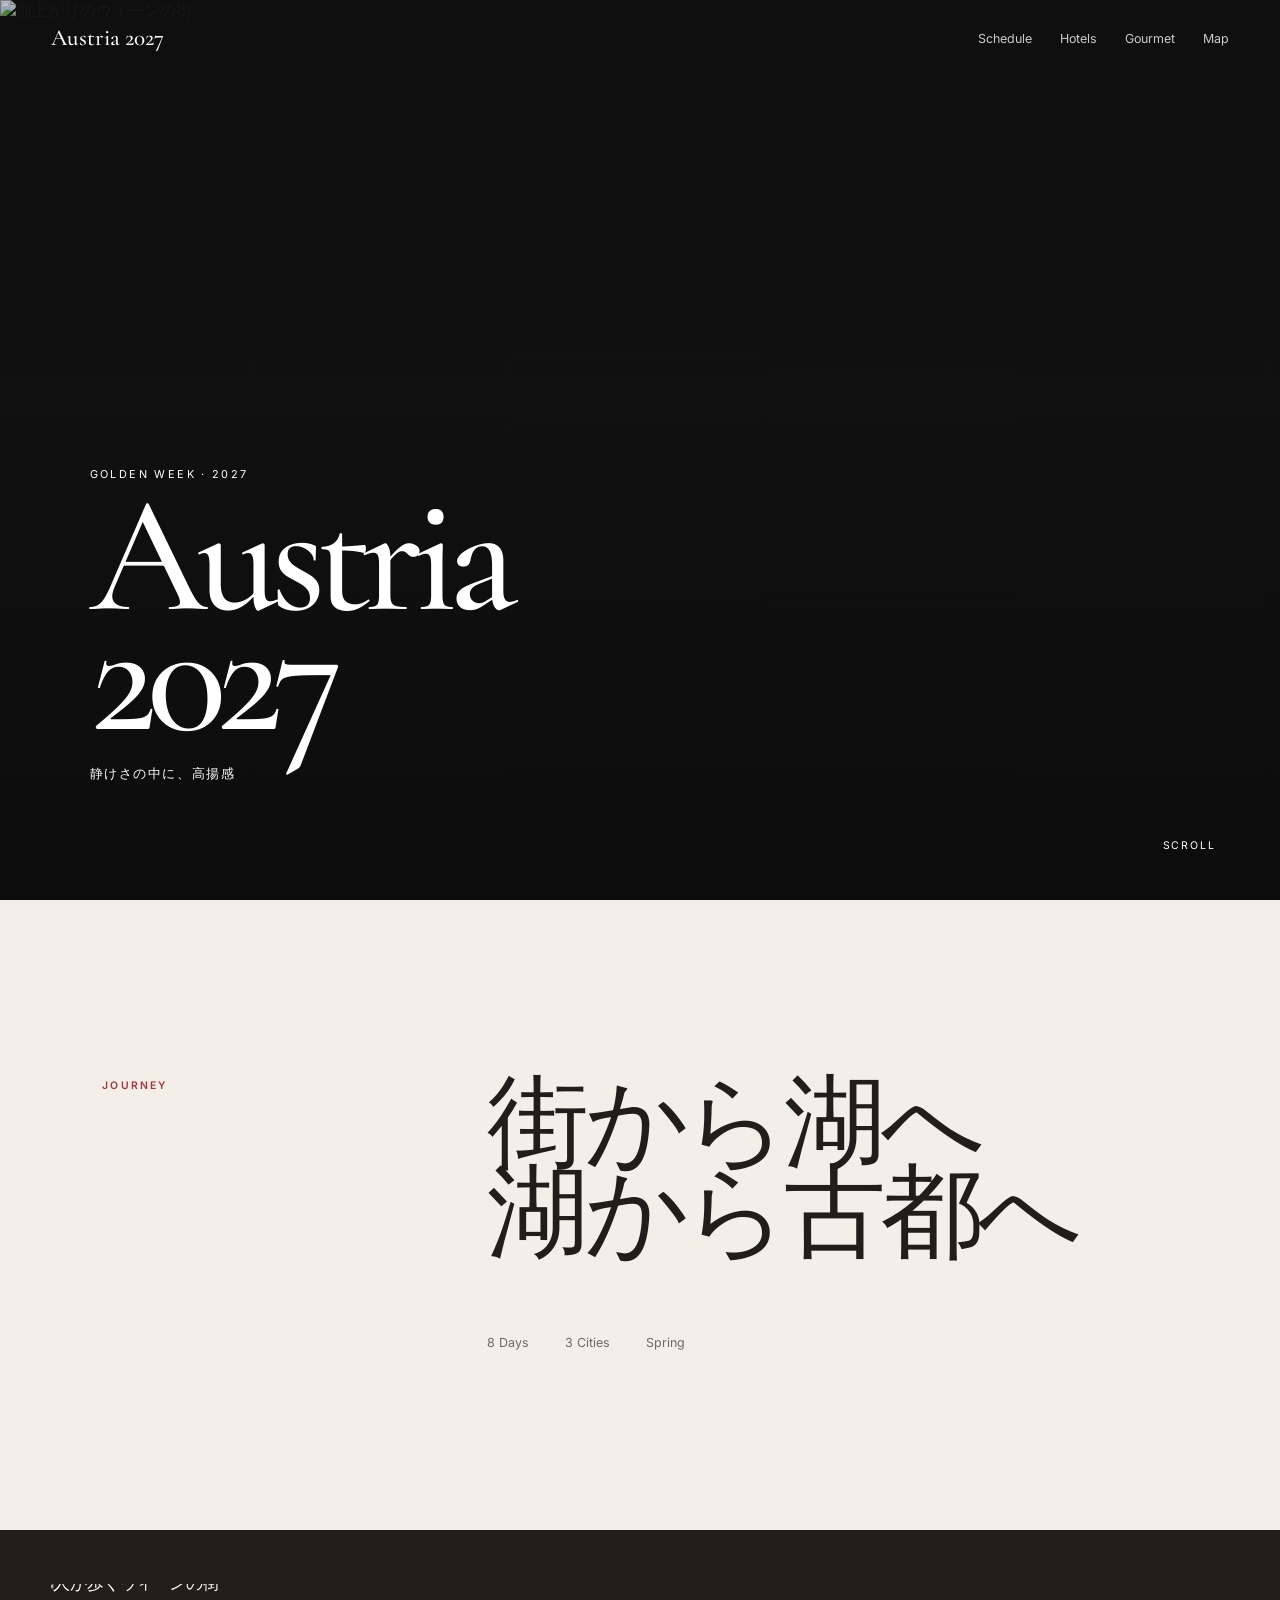
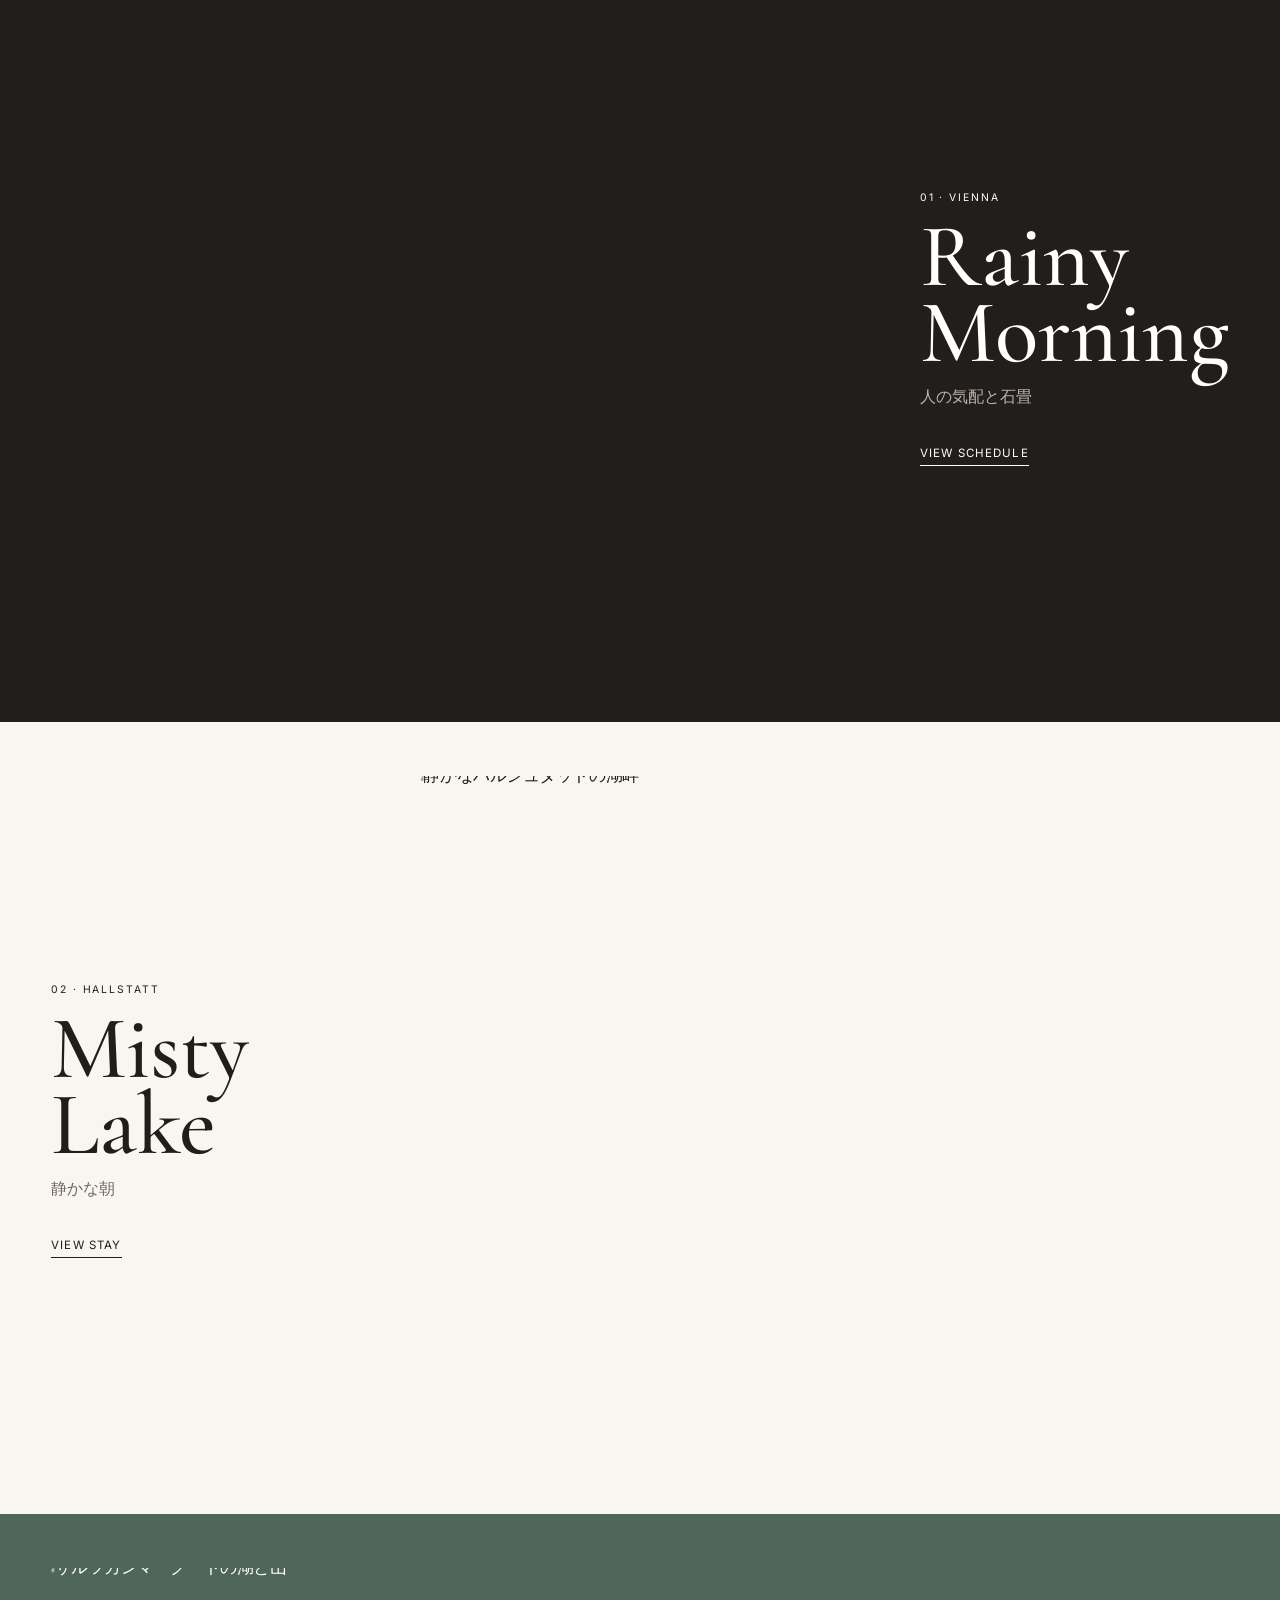
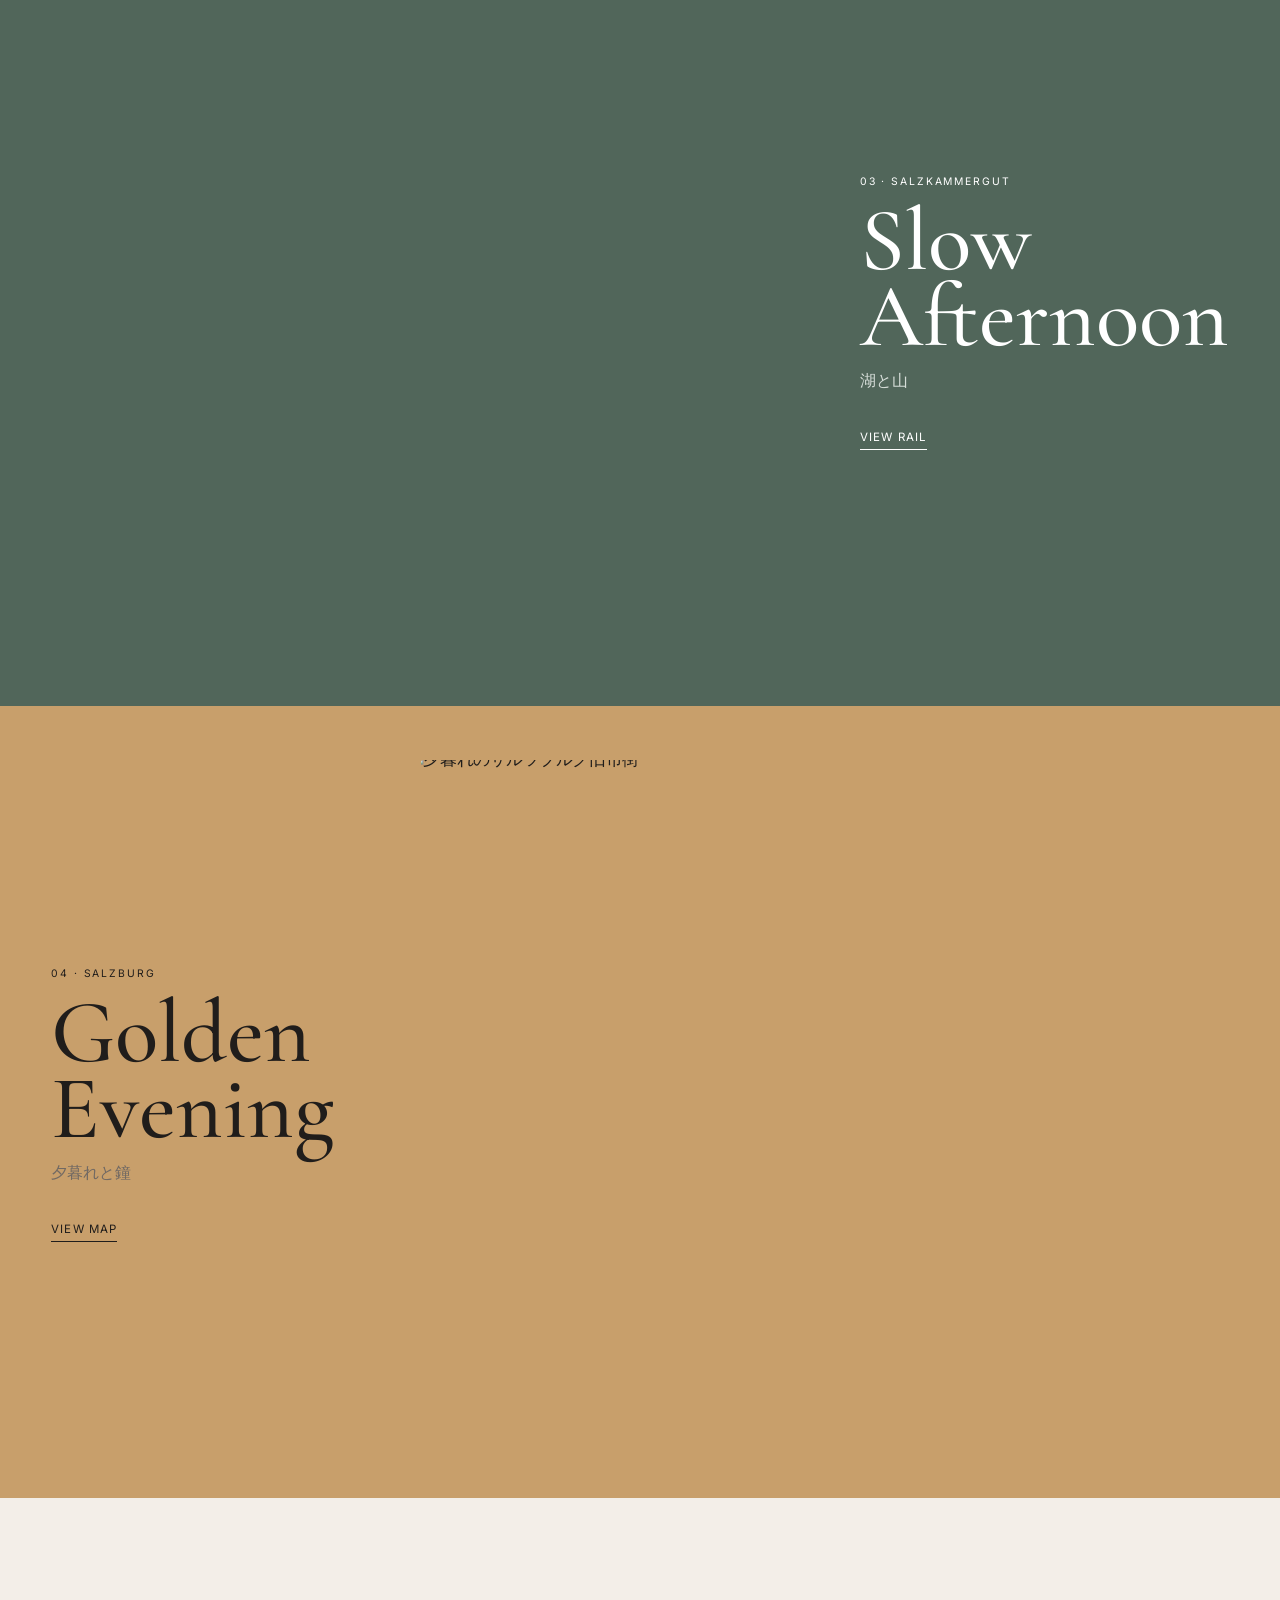
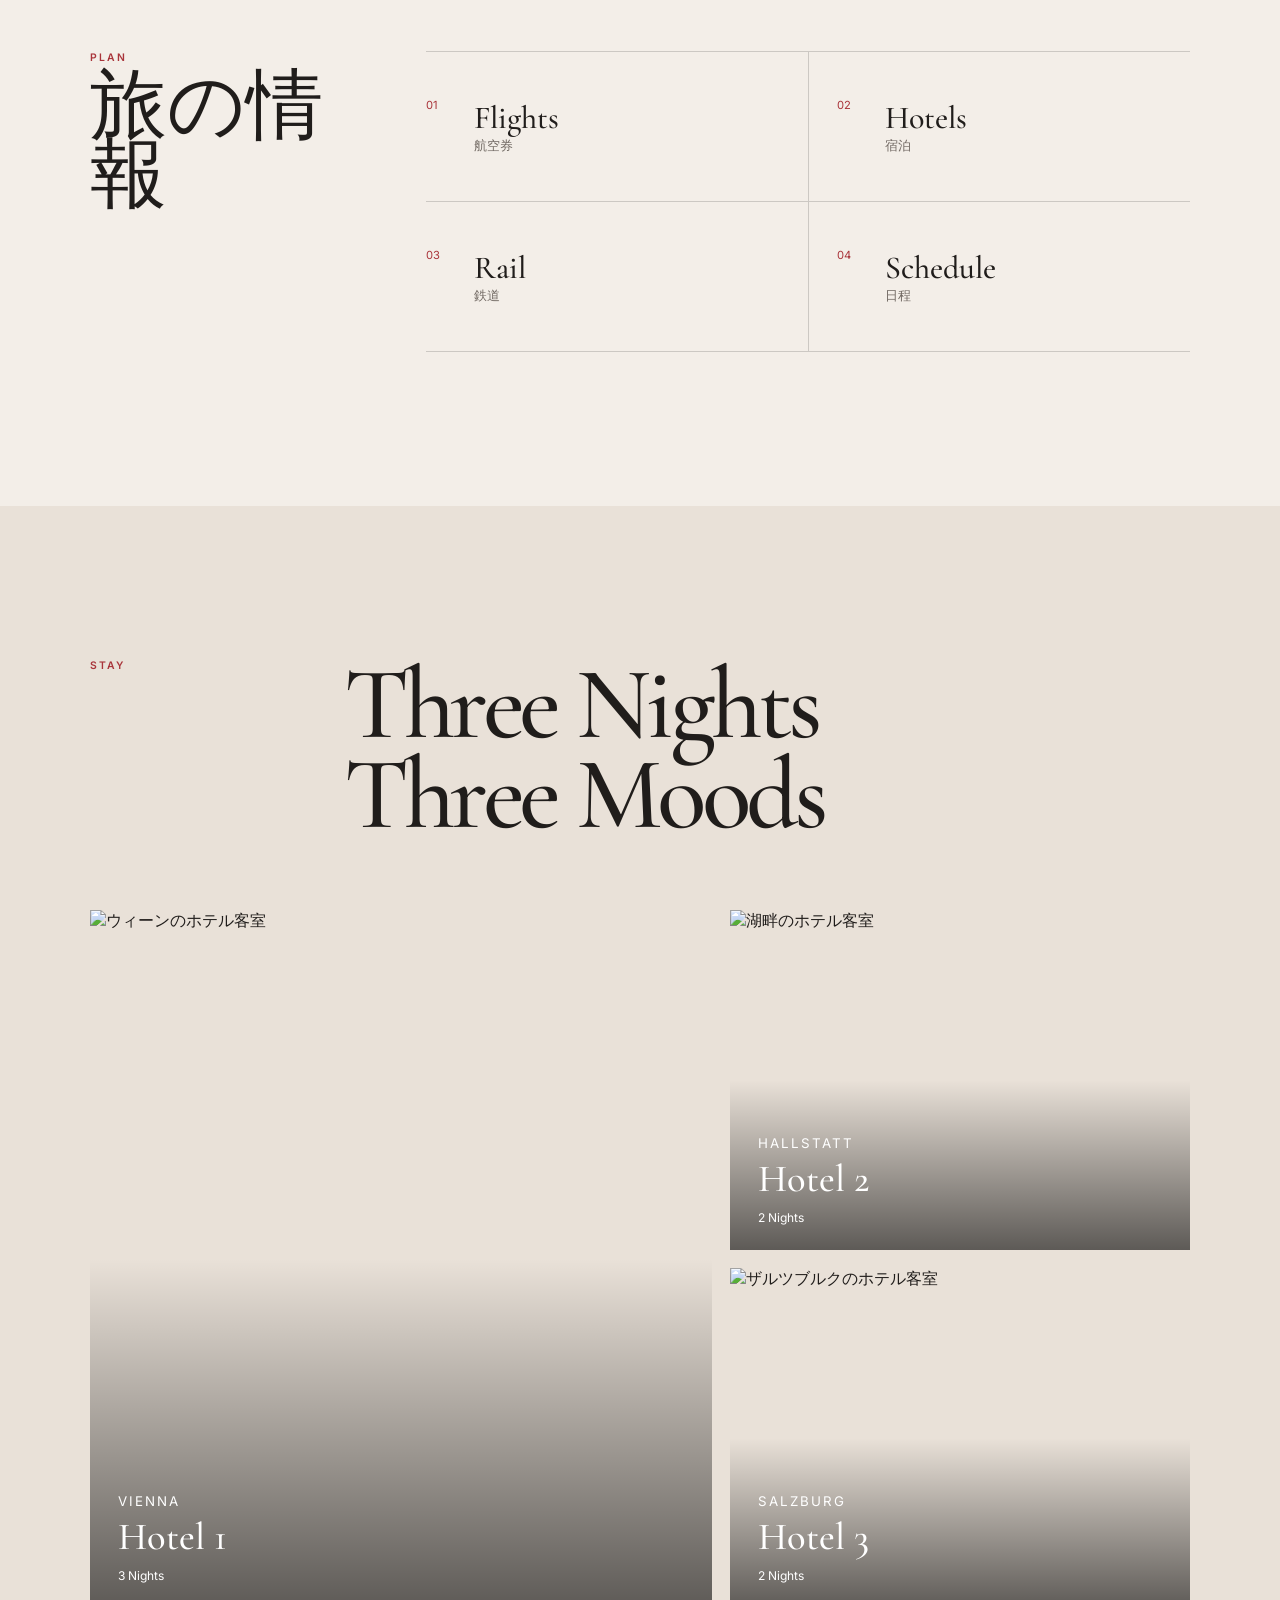
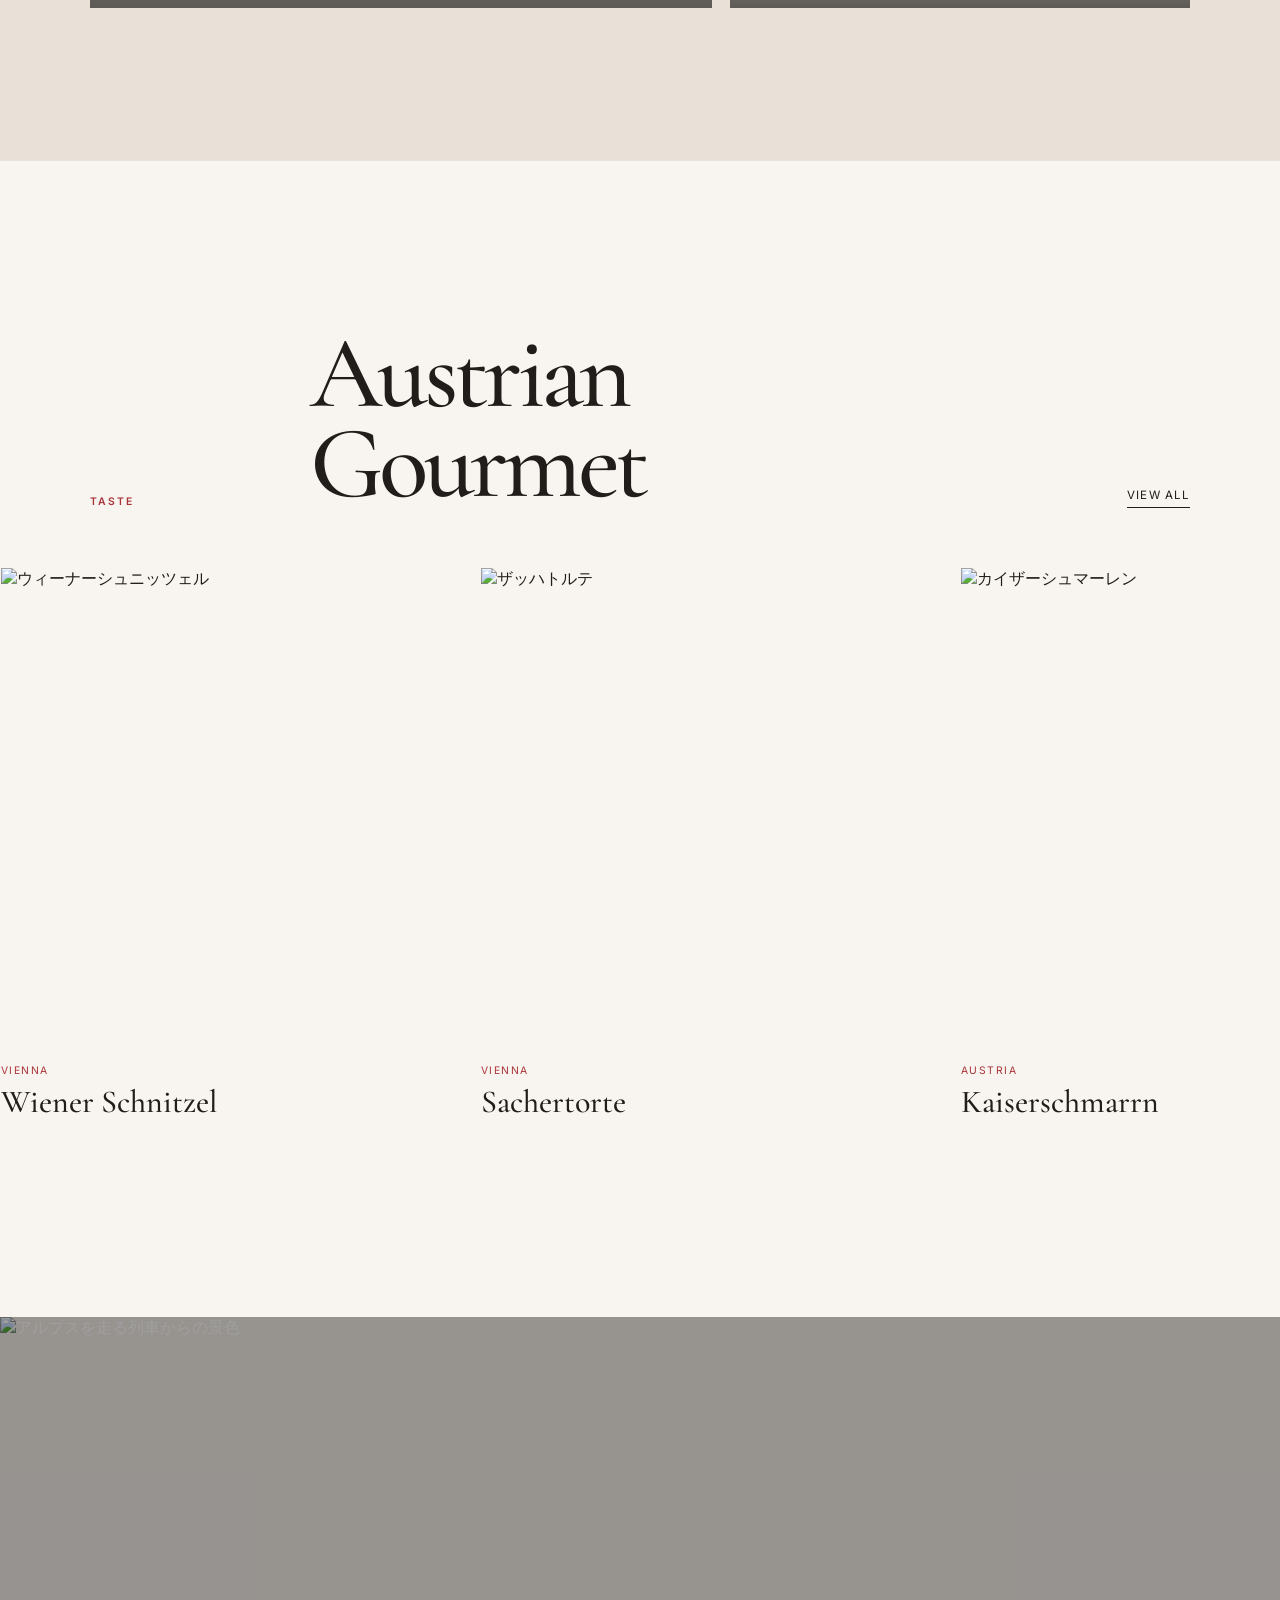
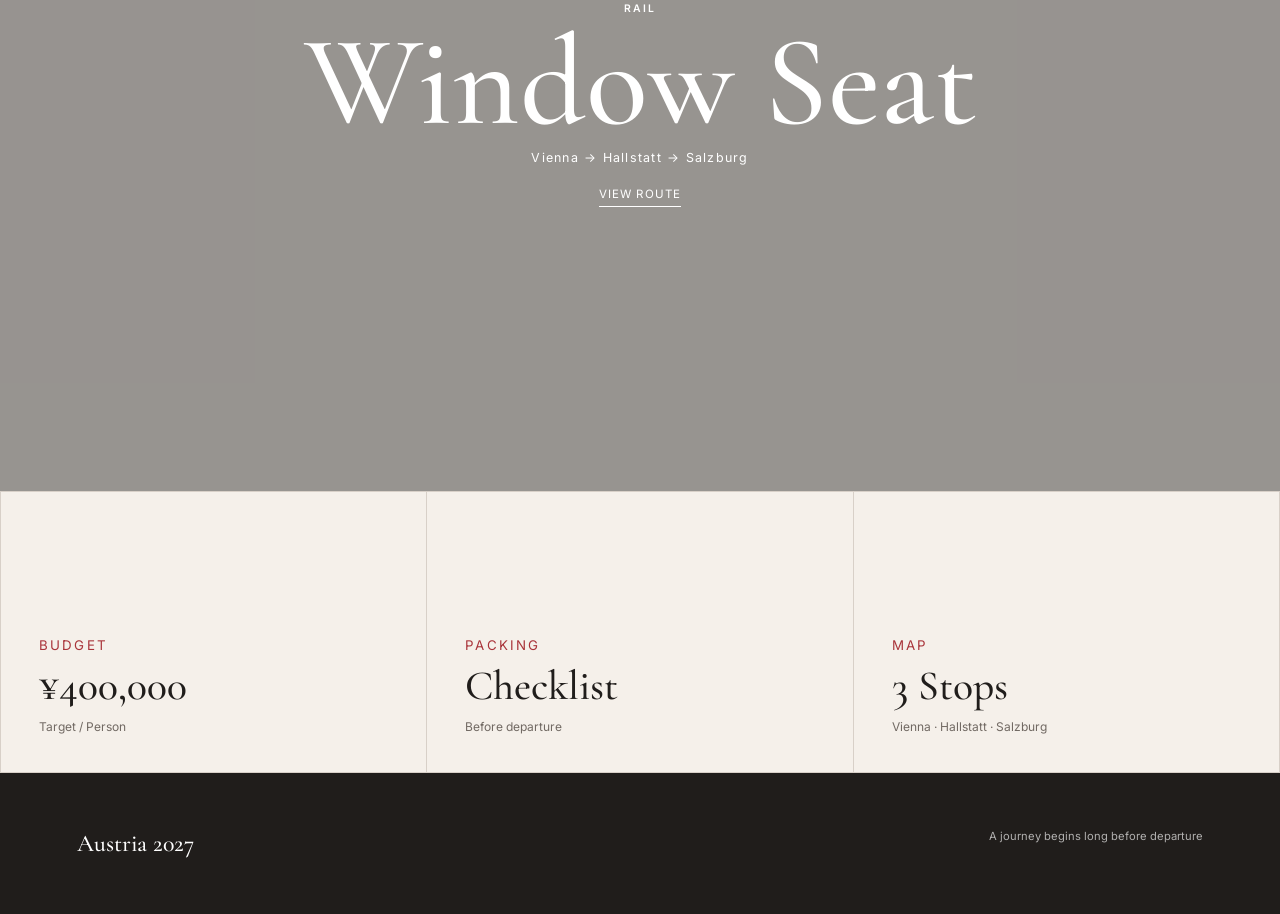
==== commit abfa8b70: "Release v0.5.0 editorial journey" ====
--- a/index.html
+++ b/index.html
@@ -3,255 +3,106 @@
 <head>
   <meta charset="utf-8">
   <meta name="viewport" content="width=device-width,initial-scale=1,viewport-fit=cover">
-  <meta name="theme-color" content="#b73d42">
-  <meta name="description" content="Austria 2027 — オーストリアをゆっくり歩く旅の計画サイト">
+  <meta name="theme-color" content="#231f1c">
+  <meta name="description" content="Austria 2027 — 写真集のような旅のしおり">
   <title>Austria 2027</title>
-
   <link rel="preconnect" href="https://fonts.googleapis.com">
   <link rel="preconnect" href="https://fonts.gstatic.com" crossorigin>
   <link href="https://fonts.googleapis.com/css2?family=Cormorant+Garamond:ital,wght@0,400;0,500;0,600;1,400&family=Inter:wght@400;500;600&display=swap" rel="stylesheet">
+  <link rel="stylesheet" href="css/variables.css">
+  <link rel="stylesheet" href="css/editorial.css">
+</head>
+<body class="editorial-home">
+<div class="scroll-progress"><span></span></div>
+<header class="editorial-header">
+  <a class="editorial-brand" href="index.html">Austria 2027</a>
+  <nav>
+    <a href="schedule.html">Schedule</a><a href="hotels.html">Hotels</a><a href="gourmet.html">Gourmet</a><a href="map.html">Map</a>
+  </nav>
+  <button class="menu-button" aria-label="メニュー" aria-expanded="false"><span></span><span></span></button>
+</header>
+<nav class="mobile-menu">
+  <a href="schedule.html">Schedule</a><a href="flights.html">Flights</a><a href="hotels.html">Hotels</a><a href="rail.html">Rail</a><a href="gourmet.html">Gourmet</a><a href="cafe.html">Cafe</a><a href="map.html">Map</a><a href="budget.html">Budget</a><a href="packing.html">Packing</a>
+</nav>
+<main>
+  <section class="cover-panel">
+    <img src="https://images.unsplash.com/photo-1516550893923-42d28e5677af?auto=format&fit=crop&w=2200&q=88" alt="雨上がりのウィーンの街">
+    <div class="cover-shade"></div>
+    <div class="cover-copy">
+      <p>Golden Week · 2027</p>
+      <h1>Austria<br>2027</h1>
+      <span>静けさの中に、高揚感</span>
+    </div>
+    <a class="cover-scroll" href="#journey">Scroll</a>
+  </section>
 
-  <link rel="manifest" href="manifest.json">
-  <link rel="stylesheet" href="css/variables.css">
-  <link rel="stylesheet" href="css/style.css">
-  <link rel="stylesheet" href="css/animation.css">
-  <link rel="stylesheet" href="css/pages.css">
-</head>
-<body class="is-loading">
-<div class="opening" aria-hidden="true">
-  <div class="opening-inner">
-    <span class="opening-mark">A</span>
-    <p>Austria 2027</p>
-    <small>A journey begins long before departure.</small>
-  </div>
-</div>
+  <section class="intro-section" id="journey">
+    <p class="section-label">Journey</p>
+    <h2>街から湖へ<br>湖から古都へ</h2>
+    <div class="intro-meta"><span>8 Days</span><span>3 Cities</span><span>Spring</span></div>
+  </section>
 
-<header class="site-header">
-  <a class="brand tap-target" href="#home" aria-label="Austria 2027 ホーム">
-    <span class="brand-symbol" aria-hidden="true">
-      <svg viewBox="0 0 48 48">
-        <path d="M8 39V21l8-8 8 8v18M24 39V10l8 7 8-7v29M13 39v-8h6v8M29 39v-9h6v9M20 15h8"
-          fill="none" stroke="currentColor" stroke-width="1.7" stroke-linecap="round" stroke-linejoin="round"/>
-      </svg>
-    </span>
-    <span class="brand-copy">
-      <strong>Austria 2027</strong>
-      <small>Live like a local, walk like a traveler.</small>
-    </span>
-  </a>
+  <section class="feature feature-dark">
+    <figure><img src="https://images.unsplash.com/photo-1529655683826-aba9b3e77383?auto=format&fit=crop&w=2200&q=88" alt="人が歩くウィーンの街"></figure>
+    <div class="feature-copy"><small>01 · Vienna</small><h2>Rainy Morning</h2><p>人の気配と石畳</p><a href="schedule.html">View schedule</a></div>
+  </section>
 
-  <nav class="desktop-nav" aria-label="メインメニュー"><a href="index.html" class="active">Home</a><a href="schedule.html">Schedule</a><a href="hotels.html">Hotels</a><a href="rail.html">Rail</a><a href="gourmet.html">Gourmet</a><a href="budget.html">Budget</a></nav>
+  <section class="feature feature-light reverse">
+    <figure><img src="https://images.unsplash.com/photo-1530256379202-4077bd8ab2c6?auto=format&fit=crop&w=2200&q=88" alt="静かなハルシュタットの湖畔"></figure>
+    <div class="feature-copy"><small>02 · Hallstatt</small><h2>Misty Lake</h2><p>静かな朝</p><a href="hotels.html">View stay</a></div>
+  </section>
 
-  <button class="menu-button tap-target" type="button" aria-label="メニューを開く" aria-expanded="false">
-    <span></span><span></span>
-  </button>
-</header>
+  <section class="feature feature-sage">
+    <figure><img src="https://images.unsplash.com/photo-1555330600-877039de636d?auto=format&fit=crop&w=2200&q=88" alt="ザルツカンマーグートの湖と山"></figure>
+    <div class="feature-copy"><small>03 · Salzkammergut</small><h2>Slow Afternoon</h2><p>湖と山</p><a href="rail.html">View rail</a></div>
+  </section>
 
-<nav class="mobile-menu" aria-label="スマホメニュー"><a class="tap-target" href="index.html">Home</a>
-<a class="tap-target" href="flights.html">Flights</a>
-<a class="tap-target" href="hotels.html">Hotels</a>
-<a class="tap-target" href="rail.html">Rail</a>
-<a class="tap-target" href="schedule.html">Schedule</a>
-<a class="tap-target" href="gourmet.html">Gourmet</a>
-<a class="tap-target" href="cafe.html">Cafe</a>
-<a class="tap-target" href="map.html">Map</a>
-<a class="tap-target" href="budget.html">Budget</a>
-<a class="tap-target" href="packing.html">Packing</a></nav>
+  <section class="feature feature-amber reverse">
+    <figure><img src="https://images.unsplash.com/photo-1523906834658-6e24ef2386f9?auto=format&fit=crop&w=2200&q=88" alt="夕暮れのザルツブルク旧市街"></figure>
+    <div class="feature-copy"><small>04 · Salzburg</small><h2>Golden Evening</h2><p>夕暮れと鐘</p><a href="map.html">View map</a></div>
+  </section>
 
-<main>
-<section class="hero page-frame" id="home">
-  <div class="flag-scene" aria-hidden="true">
-    <div class="flag-surface">
-      <div class="flag-band flag-red"></div>
-      <div class="flag-band flag-white"></div>
-      <div class="flag-band flag-red"></div>
-      <div class="fabric-light"></div>
-      <div class="fabric-shadow"></div>
-      <div class="fabric-grain"></div>
+  <section class="planner-strip">
+    <div><p class="section-label">Plan</p><h2>旅の情報</h2></div>
+    <div class="planner-links">
+      <a href="flights.html"><span>01</span><strong>Flights</strong><small>航空券</small></a>
+      <a href="hotels.html"><span>02</span><strong>Hotels</strong><small>宿泊</small></a>
+      <a href="rail.html"><span>03</span><strong>Rail</strong><small>鉄道</small></a>
+      <a href="schedule.html"><span>04</span><strong>Schedule</strong><small>日程</small></a>
     </div>
-  </div>
+  </section>
 
-  <div class="hero-vignette" aria-hidden="true"></div>
+  <section class="stay-story">
+    <div class="stay-heading"><p class="section-label">Stay</p><h2>Three Nights<br>Three Moods</h2></div>
+    <div class="stay-grid">
+      <a href="hotels.html" class="stay-card tall"><img src="https://images.unsplash.com/photo-1611892440504-42a792e24d32?auto=format&fit=crop&w=1400&q=86" alt="ウィーンのホテル客室"><div><small>Vienna</small><h3>Hotel 1</h3><span>3 Nights</span></div></a>
+      <a href="hotels.html" class="stay-card"><img src="https://images.unsplash.com/photo-1566665797739-1674de7a421a?auto=format&fit=crop&w=1400&q=86" alt="湖畔のホテル客室"><div><small>Hallstatt</small><h3>Hotel 2</h3><span>2 Nights</span></div></a>
+      <a href="hotels.html" class="stay-card"><img src="https://images.unsplash.com/photo-1631049307264-da0ec9d70304?auto=format&fit=crop&w=1400&q=86" alt="ザルツブルクのホテル客室"><div><small>Salzburg</small><h3>Hotel 3</h3><span>2 Nights</span></div></a>
+    </div>
+  </section>
 
-  <div class="hero-copy reveal">
-    <p class="eyebrow">Golden Week · 2027</p>
-    <h1>Austria<br class="mobile-break"> 2027</h1>
-    <p class="hero-script">A journey begins long before departure.</p>
-    <div class="hero-ornament" aria-hidden="true">
-      <span></span>
-      <svg viewBox="0 0 48 48">
-        <path d="M8 39V21l8-8 8 8v18M24 39V10l8 7 8-7v29M13 39v-8h6v8M29 39v-9h6v9M20 15h8"
-          fill="none" stroke="currentColor" stroke-width="1.6" stroke-linecap="round" stroke-linejoin="round"/>
-      </svg>
-      <span></span>
+  <section class="food-story">
+    <div class="food-heading"><p class="section-label">Taste</p><h2>Austrian<br>Gourmet</h2><a href="gourmet.html">View all</a></div>
+    <div class="food-scroll">
+      <article><img src="https://images.unsplash.com/photo-1601050690597-df0568f70950?auto=format&fit=crop&w=1200&q=86" alt="ウィーナーシュニッツェル"><small>Vienna</small><h3>Wiener Schnitzel</h3></article>
+      <article><img src="https://images.unsplash.com/photo-1578985545062-69928b1d9587?auto=format&fit=crop&w=1200&q=86" alt="ザッハトルテ"><small>Vienna</small><h3>Sachertorte</h3></article>
+      <article><img src="https://images.unsplash.com/photo-1528207776546-365bb710ee93?auto=format&fit=crop&w=1200&q=86" alt="カイザーシュマーレン"><small>Austria</small><h3>Kaiserschmarrn</h3></article>
+      <article><img src="https://images.unsplash.com/photo-1568571780765-9276ac8b75a1?auto=format&fit=crop&w=1200&q=86" alt="アプフェルシュトゥルーデル"><small>Austria</small><h3>Apfelstrudel</h3></article>
     </div>
-    <p class="hero-jp">7〜8日間のオーストリア</p>
-  </div>
+  </section>
 
-  <div class="dashboard reveal" id="plan">
-    <article class="countdown-card glass-card">
-      <span class="card-kicker">Departure</span>
-      <p>出発まであと</p>
-      <strong><span id="days">—</span><small>日</small></strong>
-      <em>2027.04.24 出発予定</em>
-    </article>
+  <section class="rail-story">
+    <img src="https://images.unsplash.com/photo-1548786811-dd6e453ccca7?auto=format&fit=crop&w=2200&q=86" alt="アルプスを走る列車からの景色">
+    <div><p class="section-label">Rail</p><h2>Window Seat</h2><span>Vienna → Hallstatt → Salzburg</span><a href="rail.html">View route</a></div>
+  </section>
 
-    <article class="progress-card glass-card">
-      <div class="progress-header">
-        <span class="card-kicker">Planning</span>
-        <h2>現在の進捗</h2>
-      </div>
-      <div class="progress-track">
-        <div class="progress-item active"><span class="progress-icon">✈</span><b>航空券</b><small>検討中</small></div>
-        <div class="progress-item"><span class="progress-icon">▰</span><b>ホテル</b><small>未定</small></div>
-        <div class="progress-item"><span class="progress-icon">▥</span><b>鉄道</b><small>未定</small></div>
-        <div class="progress-item"><span class="progress-icon">♨</span><b>グルメ</b><small>作成前</small></div>
-        <div class="progress-item"><span class="progress-icon">●</span><b>コース</b><small>作成前</small></div>
-      </div>
-    </article>
-  </div>
-</section>
-
-<section class="section mood-section page-frame" id="mood">
-  <div class="section-heading reveal">
-    <p>Travel mood</p>
-    <h2>写真集をめくるように</h2>
-    <span>街には人の気配を、自然には静けさを。スクロールするたび、旅の時間が少しずつ進む。</span>
-  </div>
-
-  <div class="story-stack">
-    <article class="story-panel reveal">
-      <figure class="story-image ken-burns">
-        <img src="https://images.unsplash.com/photo-1734156500741-95e41477c19b?ixlib=rb-4.1.0&auto=format&fit=crop&w=1800&q=84" alt="ウィーンの街を歩く人々">
-        <figcaption><span>01</span><strong>Vienna</strong><small>Rain after the morning tram.</small></figcaption>
-      </figure>
-      <div class="story-copy">
-        <p class="eyebrow">Rainy city walk</p>
-        <h3>人の流れに混ざって、街を歩く。</h3>
-        <p>観光地だけを切り取らず、ウィーンの日常へ入っていく。濡れた石畳、傘、トラム、カフェの灯り。</p>
-      </div>
-    </article>
-
-    <article class="story-panel reverse reveal">
-      <figure class="story-image ken-burns">
-        <img src="https://images.unsplash.com/photo-1530256379202-4077bd8ab2c6?ixlib=rb-4.1.0&auto=format&fit=crop&w=1800&q=84" alt="朝霧に包まれたハルシュタットの湖畔">
-        <figcaption><span>02</span><strong>Hallstatt</strong><small>Mist between lake and mountain.</small></figcaption>
-      </figure>
-      <div class="story-copy">
-        <p class="eyebrow">Misty morning</p>
-        <h3>静かな朝を、予定として残す。</h3>
-        <p>自然を大きく見せすぎず、自分が湖畔に立ったときの距離感で。写真を撮ったあとに、何もしない時間をつくる。</p>
-      </div>
-    </article>
-
-    <article class="story-panel reveal">
-      <figure class="story-image ken-burns">
-        <img src="https://images.unsplash.com/photo-1780503779063-7cd399dfe7b7?ixlib=rb-4.1.0&auto=format&fit=crop&w=1800&q=84" alt="夕暮れのザルツブルク旧市街">
-        <figcaption><span>03</span><strong>Salzburg</strong><small>Golden light before the bells.</small></figcaption>
-      </figure>
-      <div class="story-copy">
-        <p class="eyebrow">Golden evening</p>
-        <h3>夕暮れが街を変える瞬間へ。</h3>
-        <p>歩いてたどり着ける場所から、ゆっくり暗くなる街を見る。鐘の音と街灯が、一日の終わりを知らせる。</p>
-      </div>
-    </article>
-
-    <article class="story-panel reverse reveal">
-      <figure class="story-image ken-burns">
-        <img src="https://images.unsplash.com/photo-1555330600-877039de636d?ixlib=rb-4.1.0&auto=format&fit=crop&w=1800&q=84" alt="緑に囲まれたザルツカンマーグートの湖畔">
-        <figcaption><span>04</span><strong>Salzkammergut</strong><small>An afternoon with nowhere to rush.</small></figcaption>
-      </figure>
-      <div class="story-copy">
-        <p class="eyebrow">Green afternoon</p>
-        <h3>移動しない午後も、旅の一部。</h3>
-        <p>山や湖の壮大さよりも、そこで過ごせる時間を大切に。湖畔を歩き、座り、少し遠くを見る。</p>
-      </div>
-    </article>
-  </div>
-</section>
-
-<section class="route-section page-frame" id="route">
-  <div class="section-heading reveal">
-    <p>Journey route</p>
-    <h2>日本から、静かな湖と街へ</h2>
-    <span>移動そのものも旅の物語として残す。</span>
-  </div>
-
-  <div class="route-map reveal">
-    <div class="route-line" aria-hidden="true"></div>
-
-    <article class="route-stop">
-      <span class="route-dot">01</span>
-      <small>Start</small>
-      <h3>Japan</h3>
-      <p>旅は空港へ向かう朝から始まる。</p>
-    </article>
-
-    <article class="route-stop">
-      <span class="route-dot">02</span>
-      <small>City</small>
-      <h3>Vienna</h3>
-      <p>人の気配、宮殿、カフェ、石畳。</p>
-    </article>
-
-    <article class="route-stop">
-      <span class="route-dot">03</span>
-      <small>Lake</small>
-      <h3>Salzkammergut</h3>
-      <p>湖畔で速度を落とす二日間。</p>
-    </article>
-
-    <article class="route-stop">
-      <span class="route-dot">04</span>
-      <small>Evening</small>
-      <h3>Salzburg</h3>
-      <p>夕暮れの街で旅を締めくくる。</p>
-    </article>
-  </div>
-</section>
-
-<section class="section destinations-section page-frame" id="places">
-  <div class="section-heading reveal">
-    <p>Destinations</p>
-    <h2>今回の候補地</h2>
-    <span>都市 湖 山</span>
-  </div>
-
-  <div class="destination-list">
-    <article class="destination-row reveal">
-      <span class="destination-number">01</span>
-      <div><h3>Vienna</h3><p>宮殿 教会 カフェ</p></div>
-      <em>3 nights</em>
-    </article>
-    <article class="destination-row reveal">
-      <span class="destination-number">02</span>
-      <div><h3>Salzkammergut</h3><p>湖畔の日常</p></div>
-      <em>2 nights</em>
-    </article>
-    <article class="destination-row reveal">
-      <span class="destination-number">03</span>
-      <div><h3>Salzburg</h3><p>夕暮れ 鐘 石畳</p></div>
-      <em>2 nights</em>
-    </article>
-  </div>
-</section>
-
-<section class="section quick-section page-frame"><div class="section-heading reveal"><p>Trip tools</p><h2>旅の全体像</h2><span>必要な情報をひとつに</span></div><div class="quick-grid"><a class="quick-card reveal" href="flights.html"><small>01</small><h3>Flights</h3><span>航空券</span></a><a class="quick-card reveal" href="hotels.html"><small>02</small><h3>Hotels</h3><span>宿泊</span></a><a class="quick-card reveal" href="rail.html"><small>03</small><h3>Rail</h3><span>鉄道</span></a><a class="quick-card reveal" href="schedule.html"><small>04</small><h3>Schedule</h3><span>日程</span></a><a class="quick-card reveal" href="gourmet.html"><small>05</small><h3>Gourmet</h3><span>食</span></a><a class="quick-card reveal" href="cafe.html"><small>06</small><h3>Cafe</h3><span>カフェ</span></a><a class="quick-card reveal" href="map.html"><small>07</small><h3>Map</h3><span>地図</span></a><a class="quick-card reveal" href="budget.html"><small>08</small><h3>Budget</h3><span>予算</span></a><a class="quick-card reveal" href="packing.html"><small>09</small><h3>Packing</h3><span>持ち物</span></a></div></section><section class="note-section page-frame">
-  <div class="note-card reveal">
-    <p>Concierge note</p>
-    <blockquote>この旅は、観光地をいくつ回ったかではなく、<br>“あの朝の空気を覚えているか”で完成する。</blockquote>
-    <small>Austria 2027</small>
-  </div>
-</section>
+  <section class="final-grid">
+    <a href="budget.html"><small>Budget</small><strong>¥400,000</strong><span>Target / Person</span></a>
+    <a href="packing.html"><small>Packing</small><strong>Checklist</strong><span>Before departure</span></a>
+    <a href="map.html"><small>Map</small><strong>3 Stops</strong><span>Vienna · Hallstatt · Salzburg</span></a>
+  </section>
 </main>
-
-<footer class="page-frame">
-  <span>Austria 2027</span>
-  <span>Planning together, one step at a time.</span>
-</footer>
-
-<nav class="mobile-tabbar" aria-label="スマホ下部メニュー"><a class="tap-target active" href="index.html"><span>⌂</span><small>Home</small></a><a class="tap-target" href="schedule.html"><span>◫</span><small>Schedule</small></a><a class="tap-target" href="map.html"><span>⌖</span><small>Map</small></a><a class="tap-target" href="budget.html"><span>¥</span><small>Budget</small></a></nav>
-
-<script src="js/app.js"></script>
-</body>
-</html>
+<footer><strong>Austria 2027</strong><span>A journey begins long before departure</span></footer>
+<nav class="mobile-tabbar"><a class="active" href="index.html">Home</a><a href="schedule.html">Schedule</a><a href="map.html">Map</a><a href="budget.html">Budget</a></nav>
+<script src="js/editorial.js"></script>
+</body></html>
--- a/css/editorial.css
+++ b/css/editorial.css
@@ -0,0 +1,14 @@
+
+:root{--paper:#f3eee8;--ink:#201d1b;--muted:#716963;--red:#a9343a;--cream:#fbf8f4;--sage:#536a5d;--serif:"Cormorant Garamond",Georgia,serif;--sans:"Inter",sans-serif}
+*{box-sizing:border-box}html{scroll-behavior:smooth}body{margin:0;background:var(--paper);color:var(--ink);font-family:var(--sans)}a{color:inherit;text-decoration:none}img{display:block;width:100%}.scroll-progress{position:fixed;z-index:100;top:0;left:0;right:0;height:2px}.scroll-progress span{display:block;width:0;height:100%;background:var(--red)}
+.editorial-header{position:fixed;z-index:50;top:0;left:0;right:0;height:76px;padding:0 clamp(20px,4vw,64px);display:flex;align-items:center;justify-content:space-between;color:white;transition:.35s}.editorial-header.scrolled{background:rgba(247,243,238,.9);backdrop-filter:blur(18px);color:var(--ink);box-shadow:0 1px 0 rgba(0,0,0,.06)}.editorial-brand{font:500 1.45rem var(--serif)}.editorial-header nav{display:flex;gap:28px;font-size:.78rem}.editorial-header nav a{opacity:.78}.menu-button{display:none;border:0;background:none;width:46px;height:46px}.menu-button span{display:block;width:22px;height:1px;background:currentColor;margin:6px auto}.mobile-menu{display:none}
+.cover-panel{position:relative;min-height:100svh;overflow:hidden;background:#111}.cover-panel>img{position:absolute;inset:0;height:100%;object-fit:cover;animation:coverMove 18s ease-in-out infinite alternate}.cover-shade{position:absolute;inset:0;background:linear-gradient(180deg,rgba(8,8,8,.25),rgba(8,8,8,.08) 45%,rgba(8,8,8,.55))}.cover-copy{position:absolute;left:clamp(24px,7vw,120px);bottom:clamp(90px,13vh,160px);color:white}.cover-copy p{margin:0 0 16px;font-size:.68rem;letter-spacing:.22em;text-transform:uppercase}.cover-copy h1{margin:0;font:500 clamp(5rem,13vw,12rem)/.72 var(--serif);letter-spacing:-.06em}.cover-copy span{display:block;margin-top:28px;font-size:.82rem;letter-spacing:.12em}.cover-scroll{position:absolute;right:clamp(24px,5vw,80px);bottom:48px;color:white;font-size:.66rem;letter-spacing:.18em;text-transform:uppercase}
+.intro-section{padding:clamp(100px,14vw,190px) clamp(24px,8vw,140px);display:grid;grid-template-columns:1fr 2fr;gap:40px;align-items:start}.section-label{margin:0;color:var(--red);font-size:.65rem;font-weight:600;letter-spacing:.2em;text-transform:uppercase}.intro-section h2,.stay-heading h2,.food-heading h2{margin:0;font:500 clamp(3.6rem,8vw,8rem)/.88 var(--serif);letter-spacing:-.045em}.intro-meta{grid-column:2;display:flex;gap:36px;margin-top:36px;color:var(--muted);font-size:.78rem}
+.feature{min-height:88svh;padding:clamp(20px,4vw,60px);display:grid;grid-template-columns:1.45fr .55fr;gap:clamp(28px,5vw,80px);align-items:center}.feature.reverse{grid-template-columns:.55fr 1.45fr}.feature.reverse figure{order:2}.feature figure{height:76svh;margin:0;overflow:hidden;border-radius:2px}.feature figure img{height:100%;object-fit:cover;transition:transform 1.2s}.feature.visible figure img{transform:scale(1.035)}.feature-copy small{font-size:.65rem;letter-spacing:.18em;text-transform:uppercase}.feature-copy h2{margin:14px 0 8px;font:500 clamp(3.5rem,7vw,7rem)/.84 var(--serif)}.feature-copy p{color:var(--muted)}.feature-copy a,.food-heading a,.rail-story a{display:inline-block;margin-top:22px;padding-bottom:5px;border-bottom:1px solid currentColor;font-size:.72rem;letter-spacing:.1em;text-transform:uppercase}.feature-dark{background:#211e1c;color:white}.feature-dark p{color:#bbb3ad}.feature-light{background:#f9f5f0}.feature-sage{background:#51665a;color:white}.feature-sage p{color:#d6ddd8}.feature-amber{background:#c89f6b}
+.planner-strip{padding:clamp(90px,12vw,160px) clamp(24px,7vw,120px);display:grid;grid-template-columns:.75fr 2fr;gap:50px}.planner-strip h2{margin:8px 0;font:500 clamp(3rem,6vw,6rem)/.9 var(--serif)}.planner-links{display:grid;grid-template-columns:repeat(2,1fr);border-top:1px solid rgba(0,0,0,.16)}.planner-links a{min-height:150px;padding:24px 0;border-bottom:1px solid rgba(0,0,0,.16);display:grid;grid-template-columns:48px 1fr;align-content:center}.planner-links a:nth-child(odd){padding-right:28px}.planner-links a:nth-child(even){padding-left:28px;border-left:1px solid rgba(0,0,0,.16)}.planner-links span{color:var(--red);font-size:.7rem}.planner-links strong{font:500 2rem var(--serif)}.planner-links small{grid-column:2;color:var(--muted)}
+.stay-story{padding:clamp(90px,12vw,160px) clamp(24px,7vw,120px);background:#e9e1d8}.stay-heading{display:grid;grid-template-columns:.6fr 2fr;margin-bottom:70px}.stay-grid{display:grid;grid-template-columns:1.15fr .85fr;grid-template-rows:1fr 1fr;gap:18px}.stay-card{position:relative;min-height:340px;overflow:hidden}.stay-card.tall{grid-row:1/3}.stay-card img{height:100%;object-fit:cover;transition:transform .8s}.stay-card:hover img{transform:scale(1.035)}.stay-card:after{content:"";position:absolute;inset:0;background:linear-gradient(180deg,transparent 50%,rgba(0,0,0,.6))}.stay-card div{position:absolute;z-index:2;left:28px;bottom:24px;color:white}.stay-card small{letter-spacing:.15em;text-transform:uppercase}.stay-card h3{margin:4px 0;font:500 2.4rem var(--serif)}.stay-card span{font-size:.75rem}
+.food-story{padding:clamp(100px,13vw,170px) 0;background:#f8f4ef;overflow:hidden}.food-heading{padding:0 clamp(24px,7vw,120px);display:grid;grid-template-columns:.5fr 1.6fr .4fr;align-items:end;margin-bottom:60px}.food-heading a{justify-self:end}.food-scroll{display:grid;grid-auto-flow:column;grid-auto-columns:min(38vw,460px);gap:20px;overflow-x:auto;padding:0 clamp(24px,7vw,120px) 25px;scroll-snap-type:x mandatory}.food-scroll article{scroll-snap-align:start}.food-scroll img{height:480px;object-fit:cover}.food-scroll small{display:block;margin-top:16px;color:var(--red);font-size:.65rem;letter-spacing:.15em;text-transform:uppercase}.food-scroll h3{margin:5px 0;font:500 2rem var(--serif)}
+.rail-story{position:relative;min-height:86svh;display:grid;place-items:center;overflow:hidden;color:white}.rail-story>img{position:absolute;inset:0;height:100%;object-fit:cover}.rail-story:after{content:"";position:absolute;inset:0;background:rgba(0,0,0,.38)}.rail-story div{position:relative;z-index:2;text-align:center}.rail-story .section-label{color:white}.rail-story h2{margin:10px 0;font:500 clamp(4rem,10vw,9rem)/.9 var(--serif)}.rail-story span{display:block;font-size:.78rem;letter-spacing:.1em}
+.final-grid{display:grid;grid-template-columns:repeat(3,1fr);padding:1px;background:#d8d0c8;gap:1px}.final-grid a{min-height:280px;padding:38px;background:#f5f0ea;display:flex;flex-direction:column;justify-content:flex-end}.final-grid small{color:var(--red);text-transform:uppercase;letter-spacing:.16em}.final-grid strong{margin:8px 0;font:500 2.6rem var(--serif)}.final-grid span{color:var(--muted);font-size:.75rem}footer{padding:56px clamp(24px,6vw,100px);display:flex;justify-content:space-between;background:#201d1b;color:white}footer strong{font:500 1.5rem var(--serif)}footer span{font-size:.7rem;opacity:.65}.mobile-tabbar{display:none}
+@keyframes coverMove{from{transform:scale(1.03) translateX(-.5%)}to{transform:scale(1.09) translateX(.5%)}}
+@media(max-width:760px){.editorial-header{height:68px;padding:0 18px}.editorial-header nav{display:none}.menu-button{display:block;color:inherit}.mobile-menu{position:fixed;z-index:45;top:68px;left:12px;right:12px;padding:18px;border-radius:20px;background:rgba(249,246,242,.96);backdrop-filter:blur(20px);display:grid;grid-template-columns:repeat(2,1fr);gap:6px;transform:translateY(-130%);transition:.4s;box-shadow:0 18px 50px rgba(0,0,0,.15)}.mobile-menu.open{transform:none}.mobile-menu a{padding:14px;font-size:.82rem}.cover-copy{left:24px;bottom:110px}.cover-copy h1{font-size:clamp(5.4rem,27vw,8.5rem)}.intro-section{grid-template-columns:1fr;padding:90px 24px}.intro-meta{grid-column:1;gap:18px;flex-wrap:wrap}.feature,.feature.reverse{min-height:auto;grid-template-columns:1fr;padding:18px 18px 72px;gap:34px}.feature.reverse figure{order:0}.feature figure{height:65svh}.feature-copy{padding:0 6px}.feature-copy h2{font-size:3.8rem}.planner-strip{grid-template-columns:1fr;padding:90px 24px}.planner-links{grid-template-columns:1fr}.planner-links a:nth-child(n){padding:22px 0;border-left:0}.stay-story{padding:90px 18px}.stay-heading{grid-template-columns:1fr;gap:20px}.stay-grid{grid-template-columns:1fr;grid-template-rows:none}.stay-card,.stay-card.tall{grid-row:auto;min-height:430px}.food-heading{padding:0 24px;grid-template-columns:1fr;gap:20px}.food-heading a{justify-self:start}.food-scroll{grid-auto-columns:82vw;padding-left:24px;padding-right:24px}.food-scroll img{height:420px}.rail-story{min-height:72svh}.final-grid{grid-template-columns:1fr}.final-grid a{min-height:210px}.editorial-home footer{padding-bottom:100px}.mobile-tabbar{position:fixed;z-index:60;left:12px;right:12px;bottom:12px;height:64px;display:grid;grid-template-columns:repeat(4,1fr);align-items:center;border-radius:20px;background:rgba(249,246,242,.92);backdrop-filter:blur(18px);box-shadow:0 10px 35px rgba(0,0,0,.18)}.mobile-tabbar a{text-align:center;font-size:.68rem;color:var(--muted)}.mobile-tabbar a.active{color:var(--red)}}
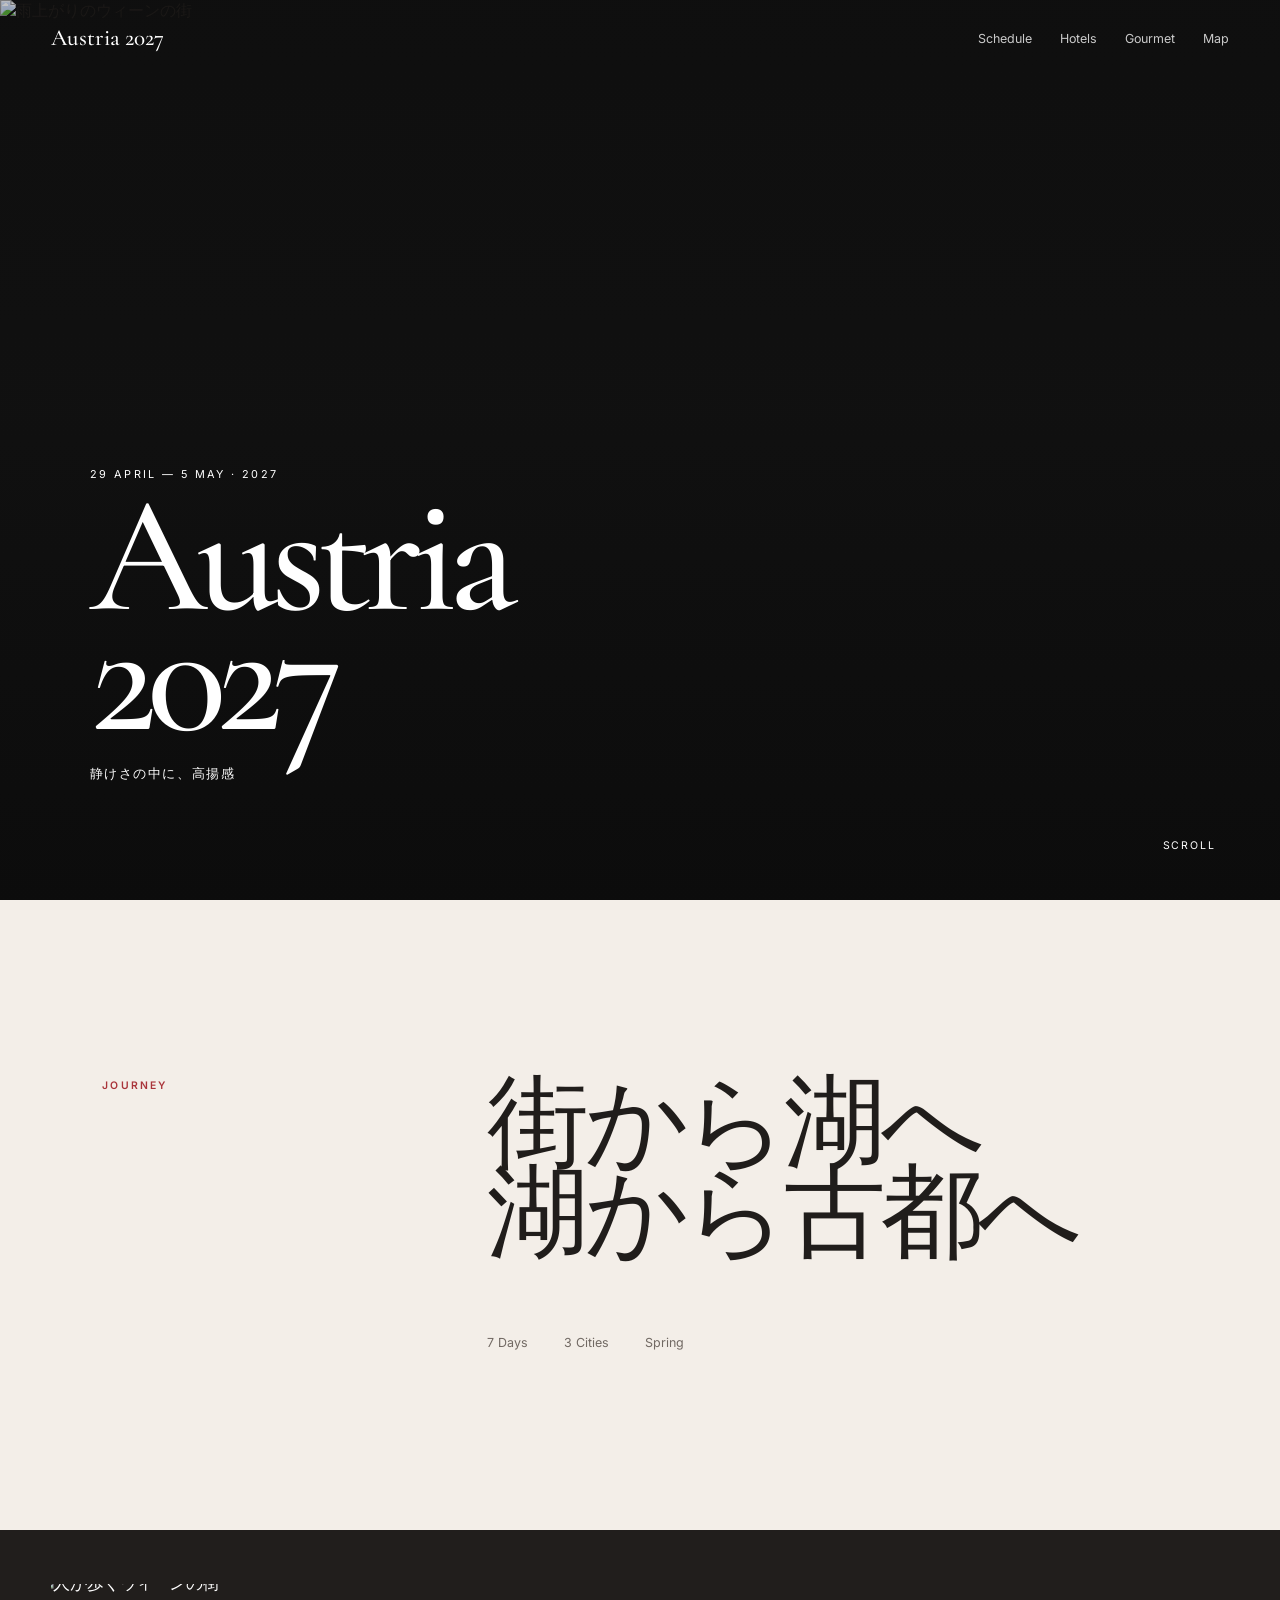
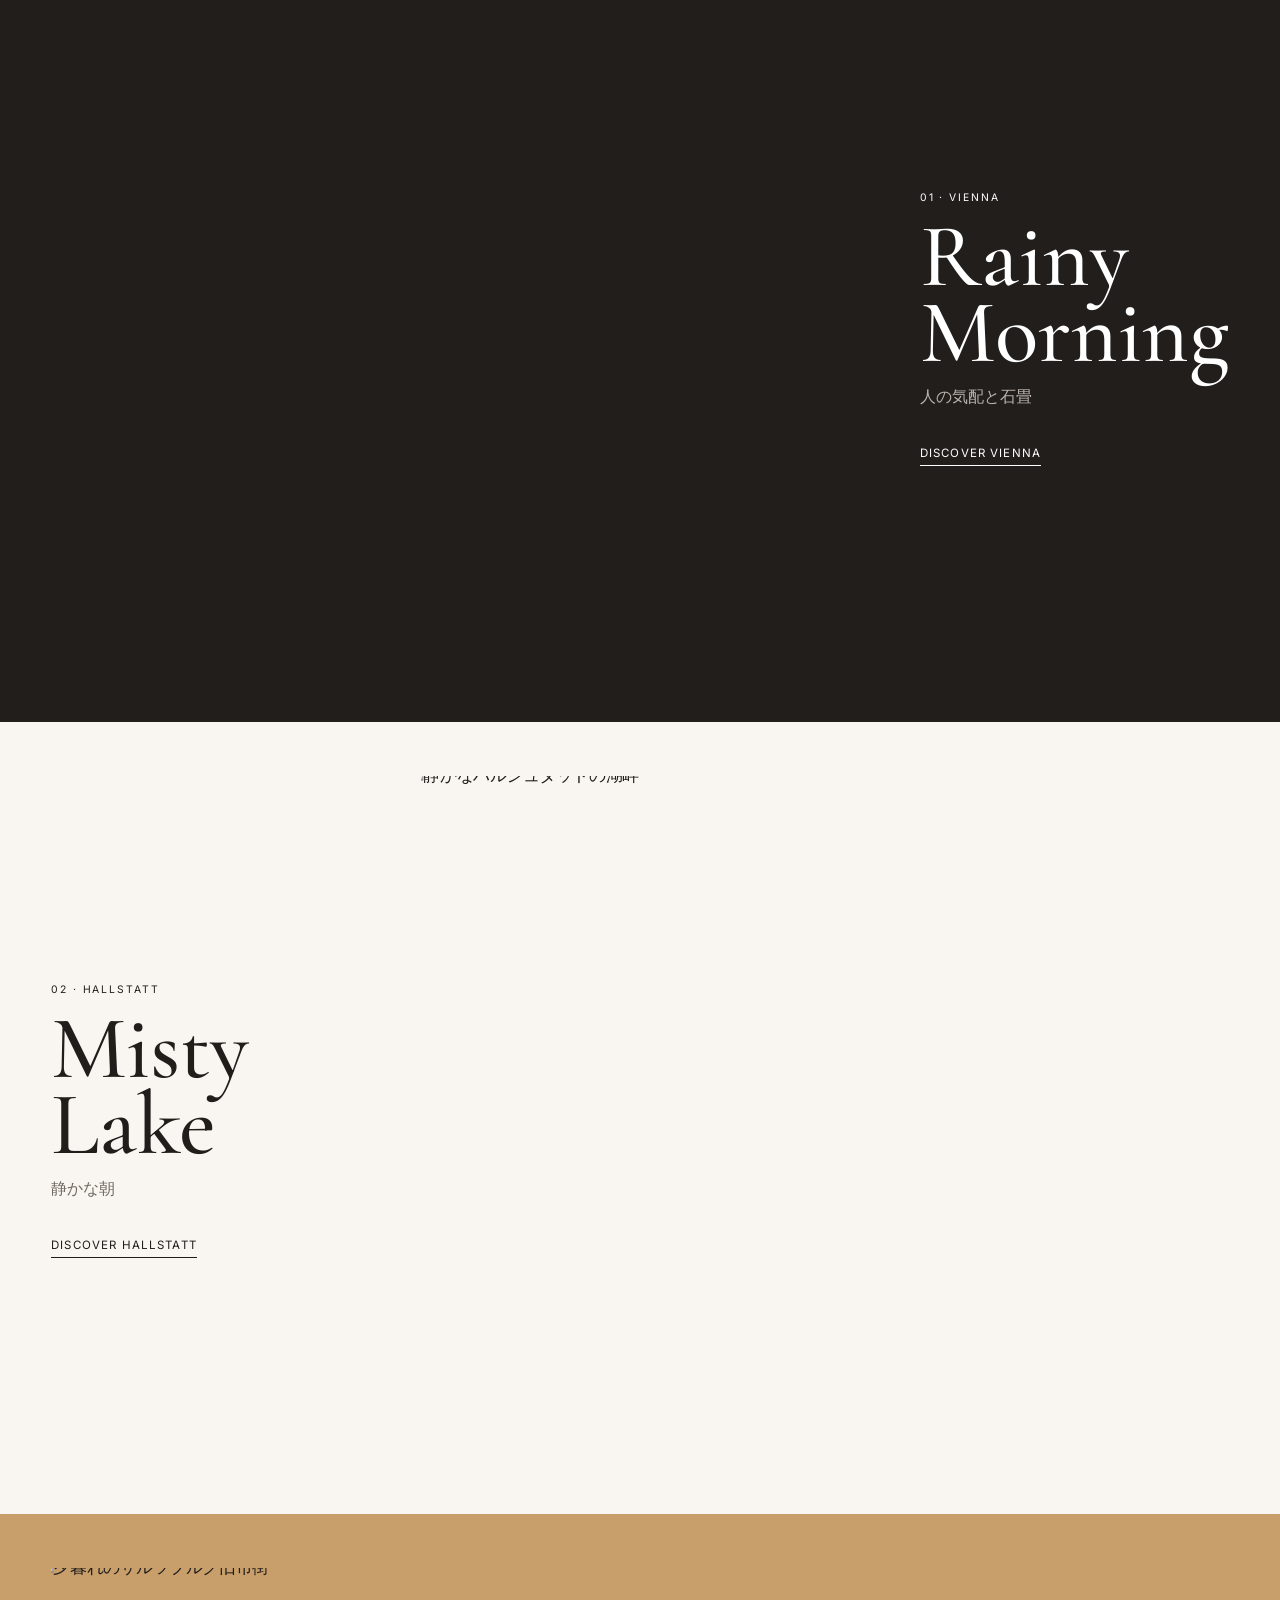
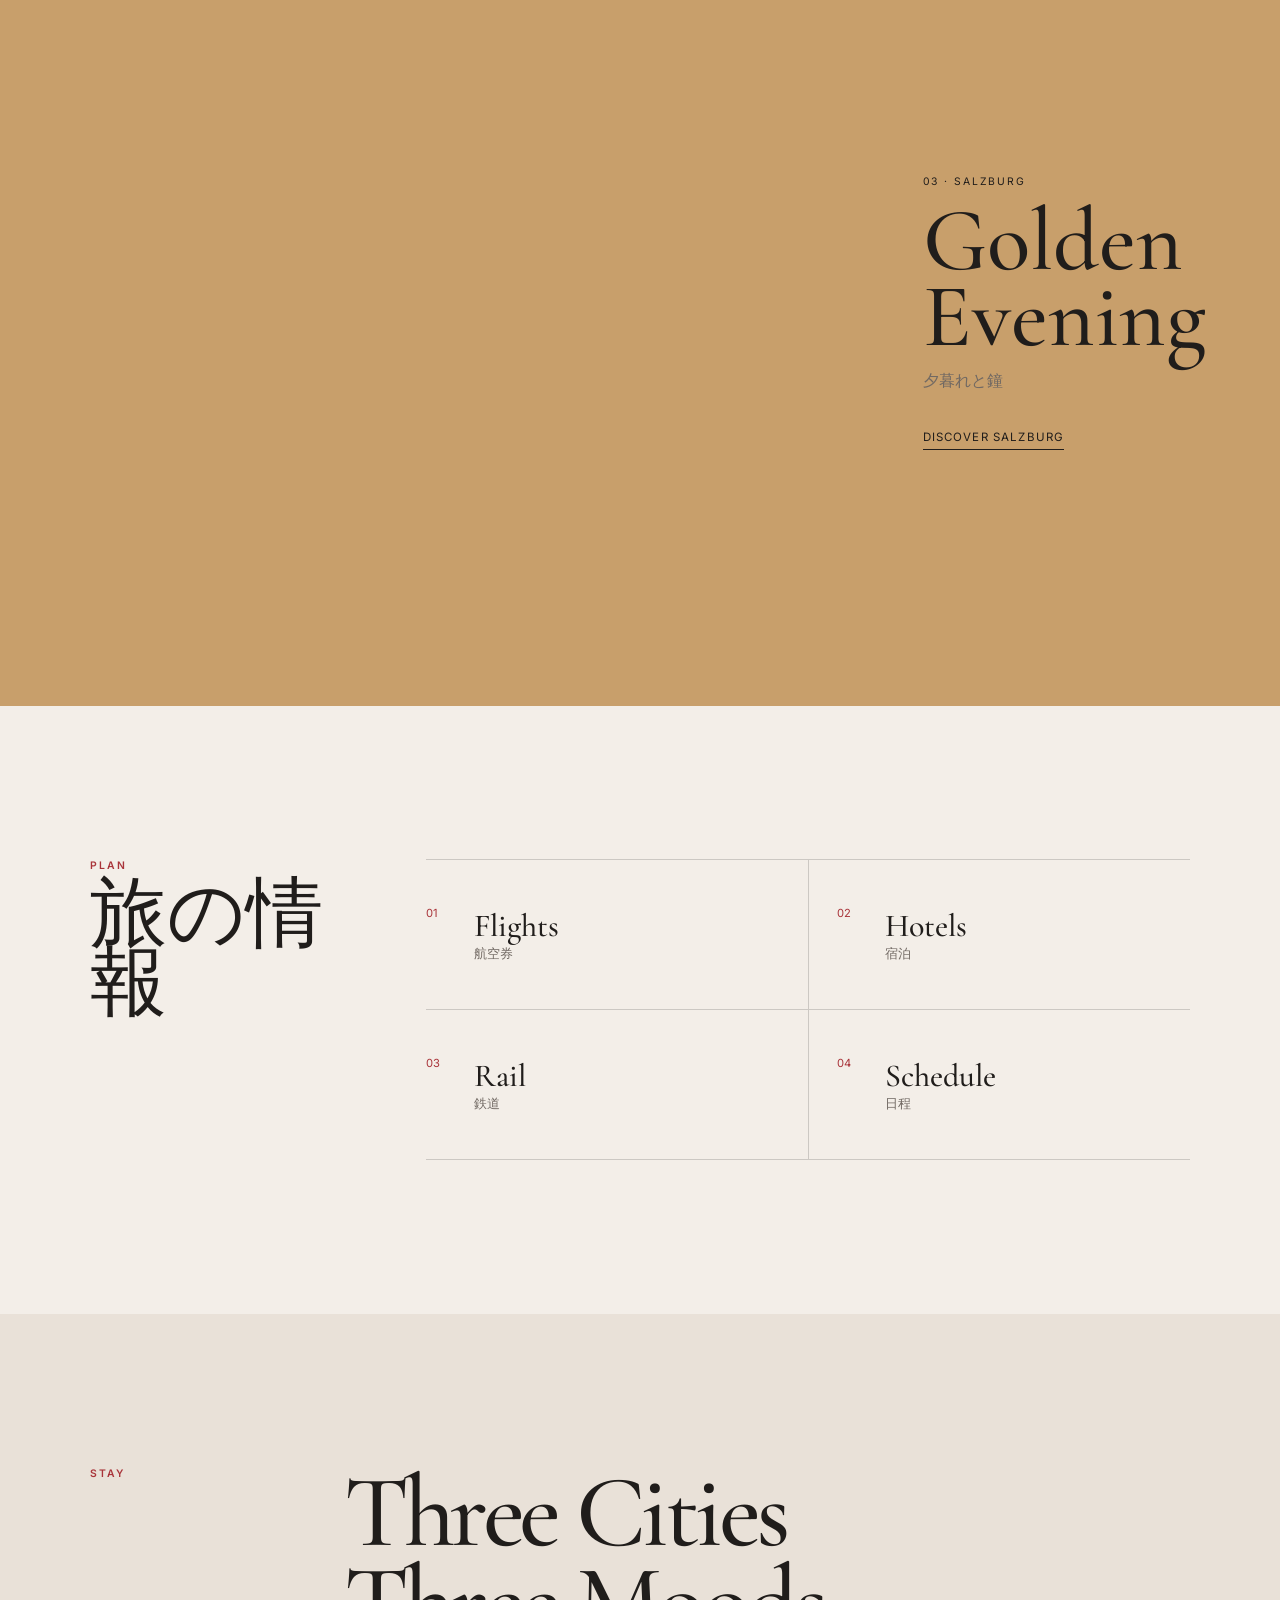
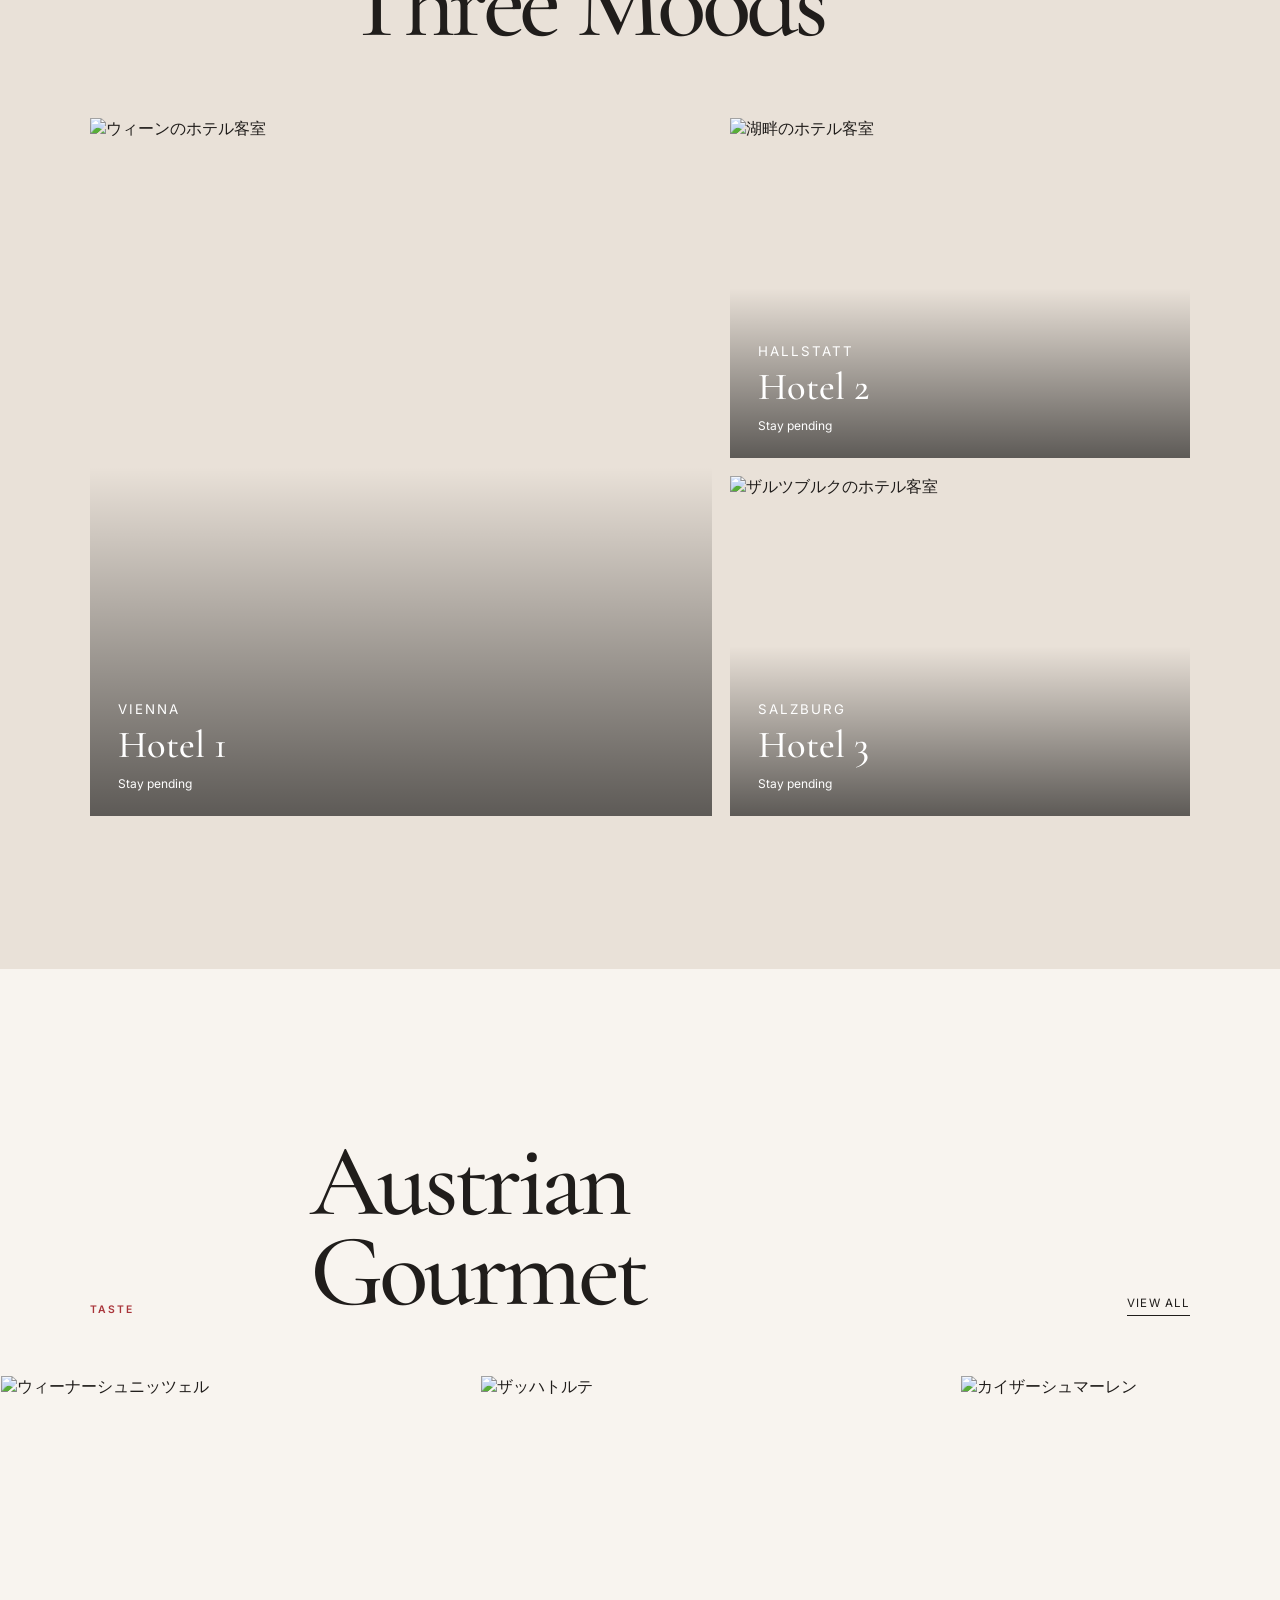
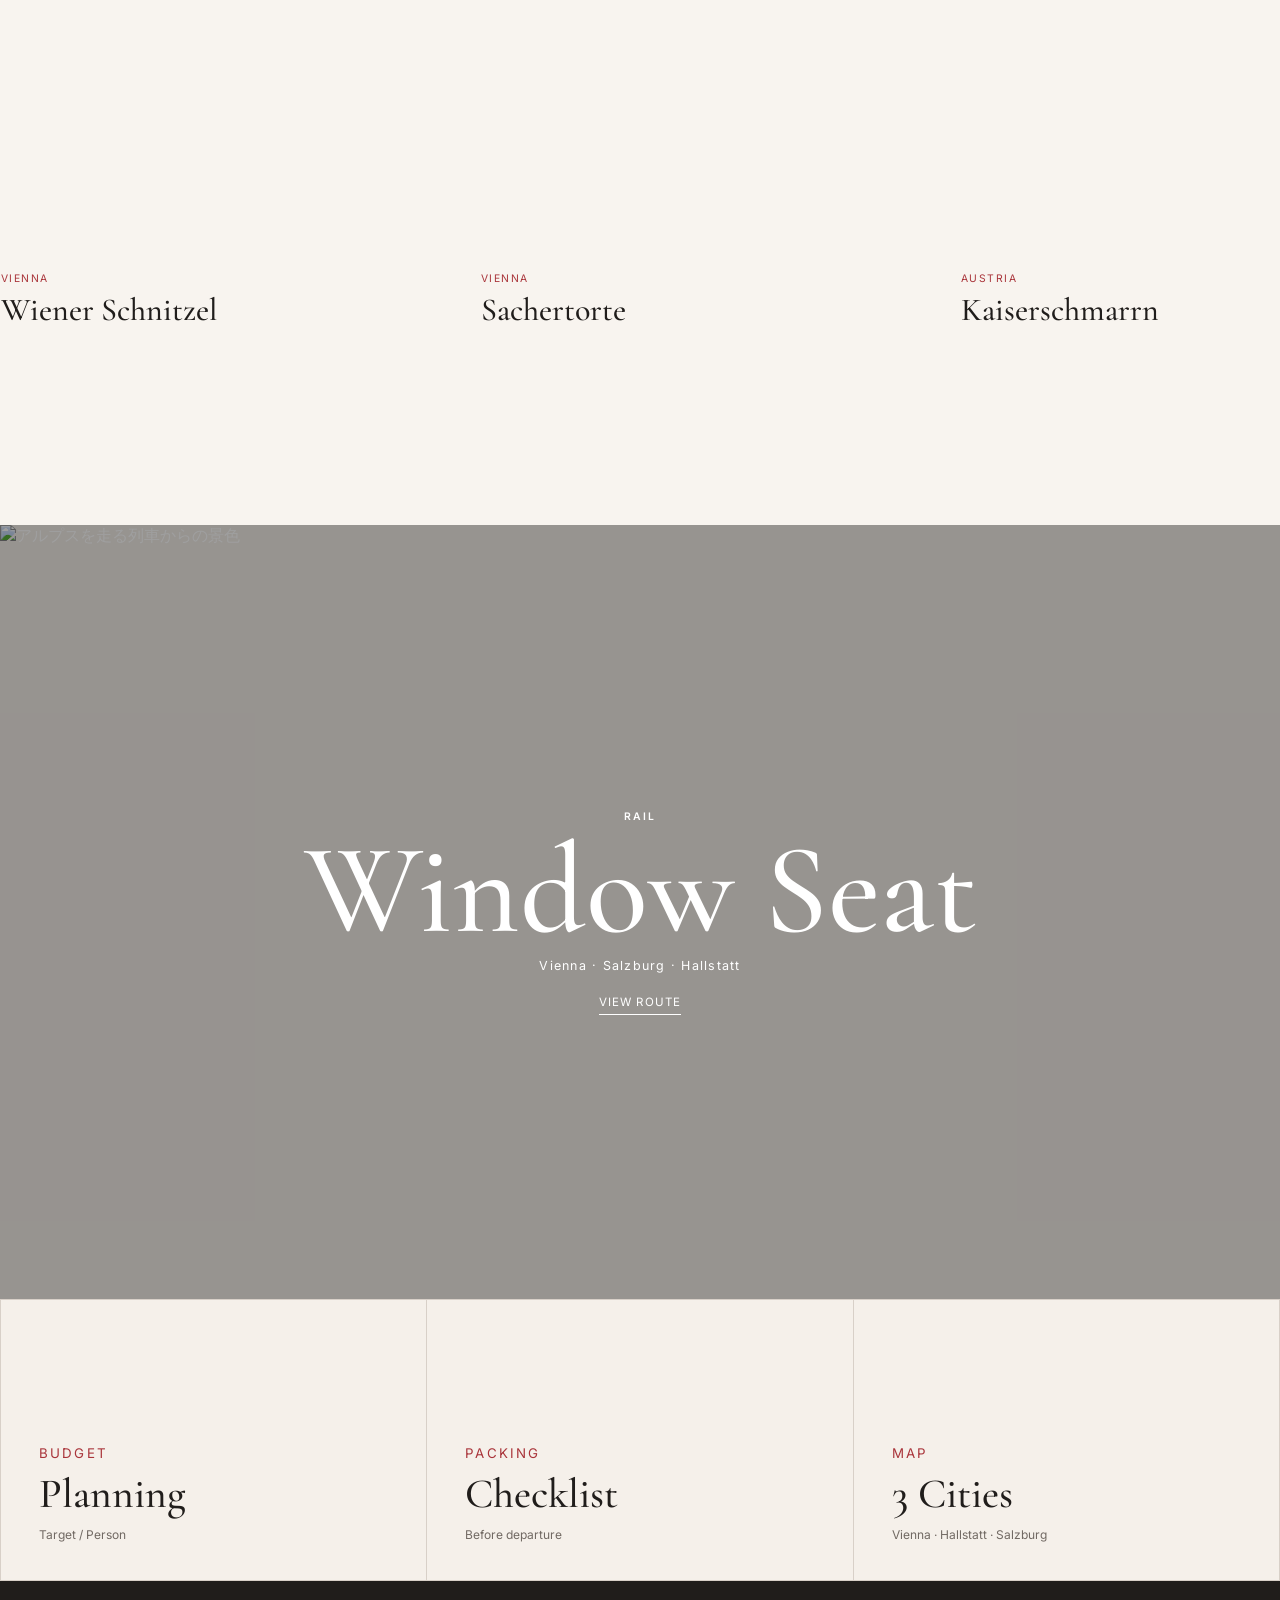
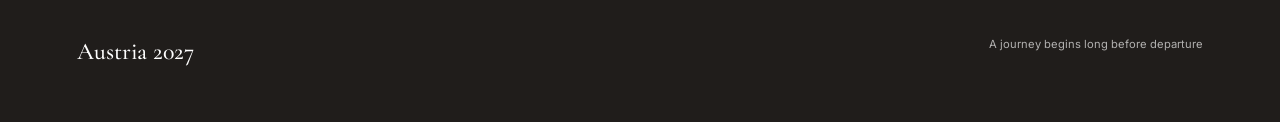
==== commit f750b000: "Release v0.6.0 provisional itinerary" ====
--- a/index.html
+++ b/index.html
@@ -29,7 +29,7 @@
     <img src="https://images.unsplash.com/photo-1516550893923-42d28e5677af?auto=format&fit=crop&w=2200&q=88" alt="雨上がりのウィーンの街">
     <div class="cover-shade"></div>
     <div class="cover-copy">
-      <p>Golden Week · 2027</p>
+      <p>29 April — 5 May · 2027</p>
       <h1>Austria<br>2027</h1>
       <span>静けさの中に、高揚感</span>
     </div>
@@ -39,27 +39,22 @@
   <section class="intro-section" id="journey">
     <p class="section-label">Journey</p>
     <h2>街から湖へ<br>湖から古都へ</h2>
-    <div class="intro-meta"><span>8 Days</span><span>3 Cities</span><span>Spring</span></div>
+    <div class="intro-meta"><span>7 Days</span><span>3 Cities</span><span>Spring</span></div>
   </section>
 
   <section class="feature feature-dark">
     <figure><img src="https://images.unsplash.com/photo-1529655683826-aba9b3e77383?auto=format&fit=crop&w=2200&q=88" alt="人が歩くウィーンの街"></figure>
-    <div class="feature-copy"><small>01 · Vienna</small><h2>Rainy Morning</h2><p>人の気配と石畳</p><a href="schedule.html">View schedule</a></div>
+    <div class="feature-copy"><small>01 · Vienna</small><h2>Rainy Morning</h2><p>人の気配と石畳</p><a href="vienna.html">Discover Vienna</a></div>
   </section>
 
   <section class="feature feature-light reverse">
     <figure><img src="https://images.unsplash.com/photo-1530256379202-4077bd8ab2c6?auto=format&fit=crop&w=2200&q=88" alt="静かなハルシュタットの湖畔"></figure>
-    <div class="feature-copy"><small>02 · Hallstatt</small><h2>Misty Lake</h2><p>静かな朝</p><a href="hotels.html">View stay</a></div>
+    <div class="feature-copy"><small>02 · Hallstatt</small><h2>Misty Lake</h2><p>静かな朝</p><a href="hallstatt.html">Discover Hallstatt</a></div>
   </section>
 
-  <section class="feature feature-sage">
-    <figure><img src="https://images.unsplash.com/photo-1555330600-877039de636d?auto=format&fit=crop&w=2200&q=88" alt="ザルツカンマーグートの湖と山"></figure>
-    <div class="feature-copy"><small>03 · Salzkammergut</small><h2>Slow Afternoon</h2><p>湖と山</p><a href="rail.html">View rail</a></div>
-  </section>
-
-  <section class="feature feature-amber reverse">
-    <figure><img src="https://images.unsplash.com/photo-1523906834658-6e24ef2386f9?auto=format&fit=crop&w=2200&q=88" alt="夕暮れのザルツブルク旧市街"></figure>
-    <div class="feature-copy"><small>04 · Salzburg</small><h2>Golden Evening</h2><p>夕暮れと鐘</p><a href="map.html">View map</a></div>
+  <section class="feature feature-amber">
+    <figure><img src="https://images.unsplash.com/photo-1721344591761-7daf9ea67118?auto=format&fit=crop&w=2200&q=88" alt="夕暮れのザルツブルク旧市街"></figure>
+    <div class="feature-copy"><small>03 · Salzburg</small><h2>Golden Evening</h2><p>夕暮れと鐘</p><a href="salzburg.html">Discover Salzburg</a></div>
   </section>
 
   <section class="planner-strip">
@@ -73,11 +68,11 @@
   </section>
 
   <section class="stay-story">
-    <div class="stay-heading"><p class="section-label">Stay</p><h2>Three Nights<br>Three Moods</h2></div>
+    <div class="stay-heading"><p class="section-label">Stay</p><h2>Three Cities<br>Three Moods</h2></div>
     <div class="stay-grid">
-      <a href="hotels.html" class="stay-card tall"><img src="https://images.unsplash.com/photo-1611892440504-42a792e24d32?auto=format&fit=crop&w=1400&q=86" alt="ウィーンのホテル客室"><div><small>Vienna</small><h3>Hotel 1</h3><span>3 Nights</span></div></a>
-      <a href="hotels.html" class="stay-card"><img src="https://images.unsplash.com/photo-1566665797739-1674de7a421a?auto=format&fit=crop&w=1400&q=86" alt="湖畔のホテル客室"><div><small>Hallstatt</small><h3>Hotel 2</h3><span>2 Nights</span></div></a>
-      <a href="hotels.html" class="stay-card"><img src="https://images.unsplash.com/photo-1631049307264-da0ec9d70304?auto=format&fit=crop&w=1400&q=86" alt="ザルツブルクのホテル客室"><div><small>Salzburg</small><h3>Hotel 3</h3><span>2 Nights</span></div></a>
+      <a href="hotels.html" class="stay-card tall"><img src="https://images.unsplash.com/photo-1611892440504-42a792e24d32?auto=format&fit=crop&w=1400&q=86" alt="ウィーンのホテル客室"><div><small>Vienna</small><h3>Hotel 1</h3><span>Stay pending</span></div></a>
+      <a href="hotels.html" class="stay-card"><img src="https://images.unsplash.com/photo-1566665797739-1674de7a421a?auto=format&fit=crop&w=1400&q=86" alt="湖畔のホテル客室"><div><small>Hallstatt</small><h3>Hotel 2</h3><span>Stay pending</span></div></a>
+      <a href="hotels.html" class="stay-card"><img src="https://images.unsplash.com/photo-1631049307264-da0ec9d70304?auto=format&fit=crop&w=1400&q=86" alt="ザルツブルクのホテル客室"><div><small>Salzburg</small><h3>Hotel 3</h3><span>Stay pending</span></div></a>
     </div>
   </section>
 
@@ -93,16 +88,16 @@
 
   <section class="rail-story">
     <img src="https://images.unsplash.com/photo-1548786811-dd6e453ccca7?auto=format&fit=crop&w=2200&q=86" alt="アルプスを走る列車からの景色">
-    <div><p class="section-label">Rail</p><h2>Window Seat</h2><span>Vienna → Hallstatt → Salzburg</span><a href="rail.html">View route</a></div>
+    <div><p class="section-label">Rail</p><h2>Window Seat</h2><span>Vienna · Salzburg · Hallstatt</span><a href="rail.html">View route</a></div>
   </section>
 
   <section class="final-grid">
-    <a href="budget.html"><small>Budget</small><strong>¥400,000</strong><span>Target / Person</span></a>
+    <a href="budget.html"><small>Budget</small><strong>Planning</strong><span>Target / Person</span></a>
     <a href="packing.html"><small>Packing</small><strong>Checklist</strong><span>Before departure</span></a>
-    <a href="map.html"><small>Map</small><strong>3 Stops</strong><span>Vienna · Hallstatt · Salzburg</span></a>
+    <a href="map.html"><small>Map</small><strong>3 Cities</strong><span>Vienna · Hallstatt · Salzburg</span></a>
   </section>
 </main>
 <footer><strong>Austria 2027</strong><span>A journey begins long before departure</span></footer>
 <nav class="mobile-tabbar"><a class="active" href="index.html">Home</a><a href="schedule.html">Schedule</a><a href="map.html">Map</a><a href="budget.html">Budget</a></nav>
 <script src="js/editorial.js"></script>
-</body></html>+</body></html>
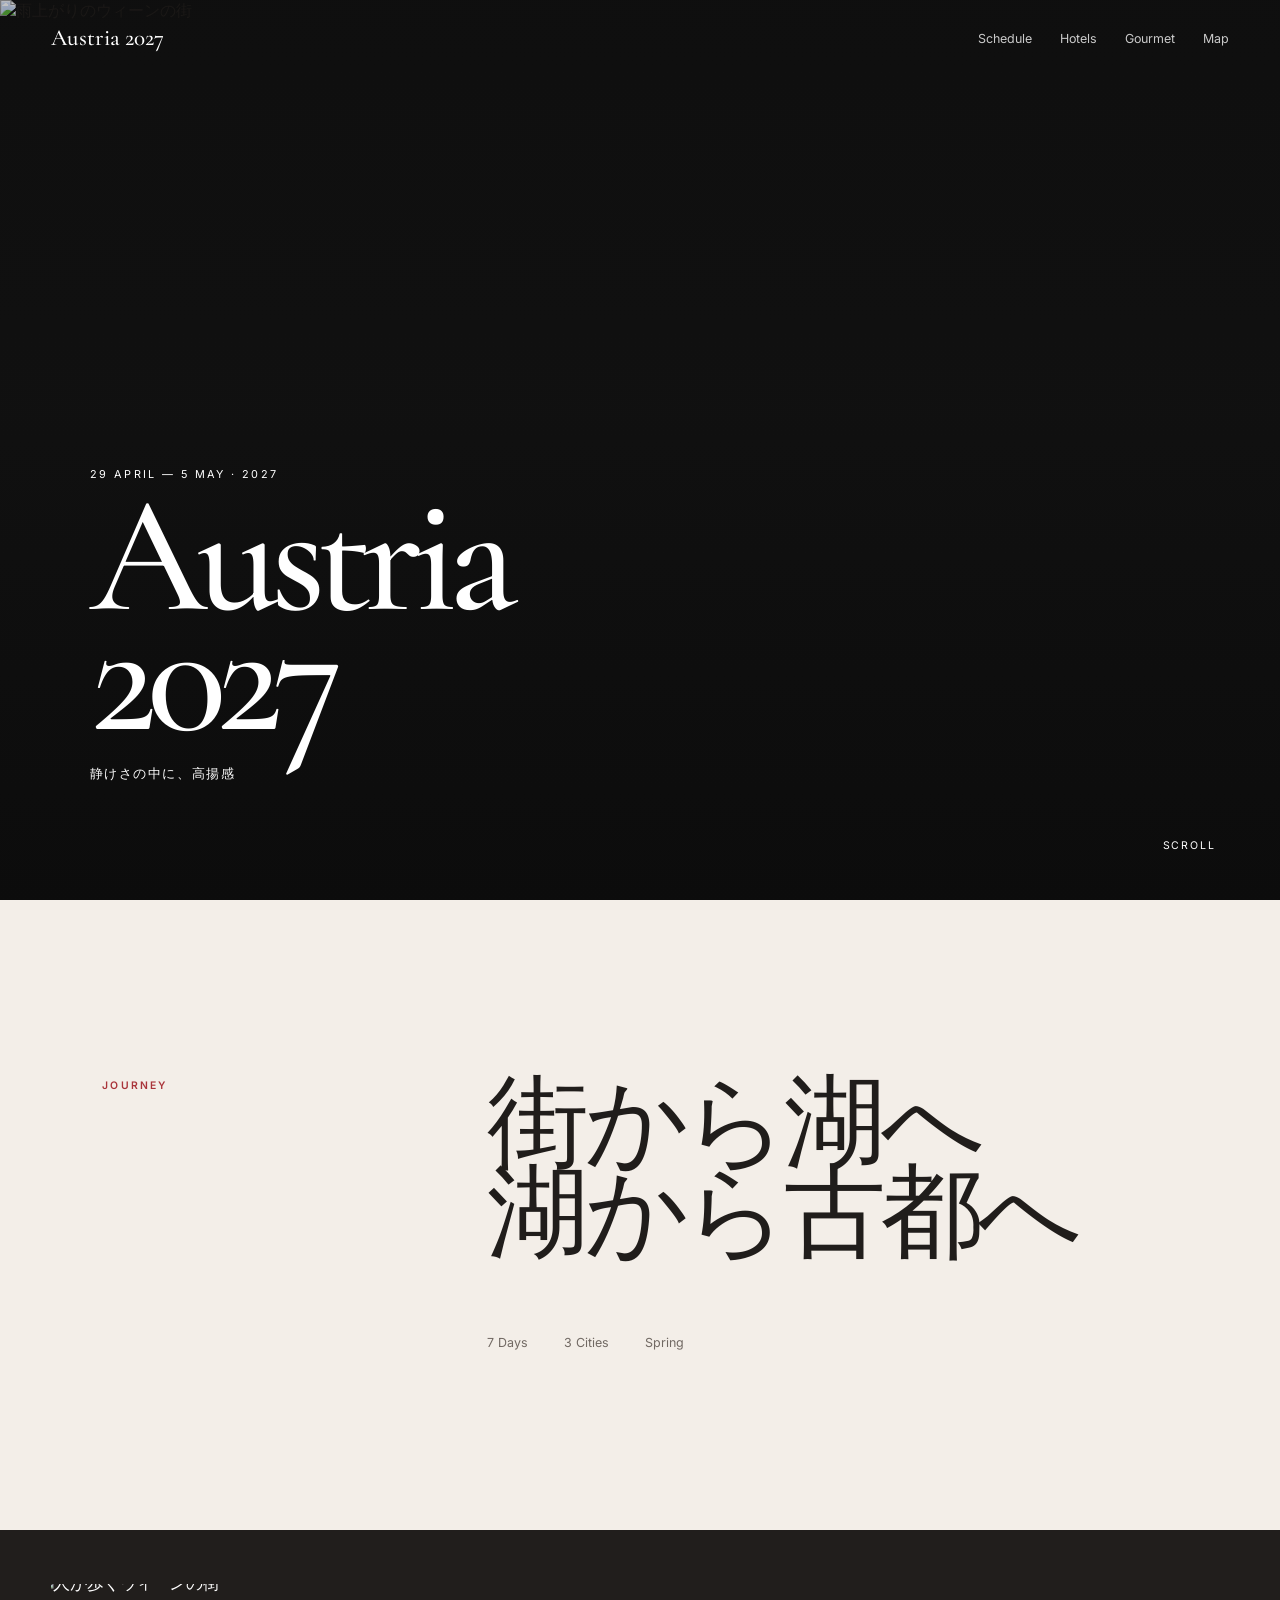
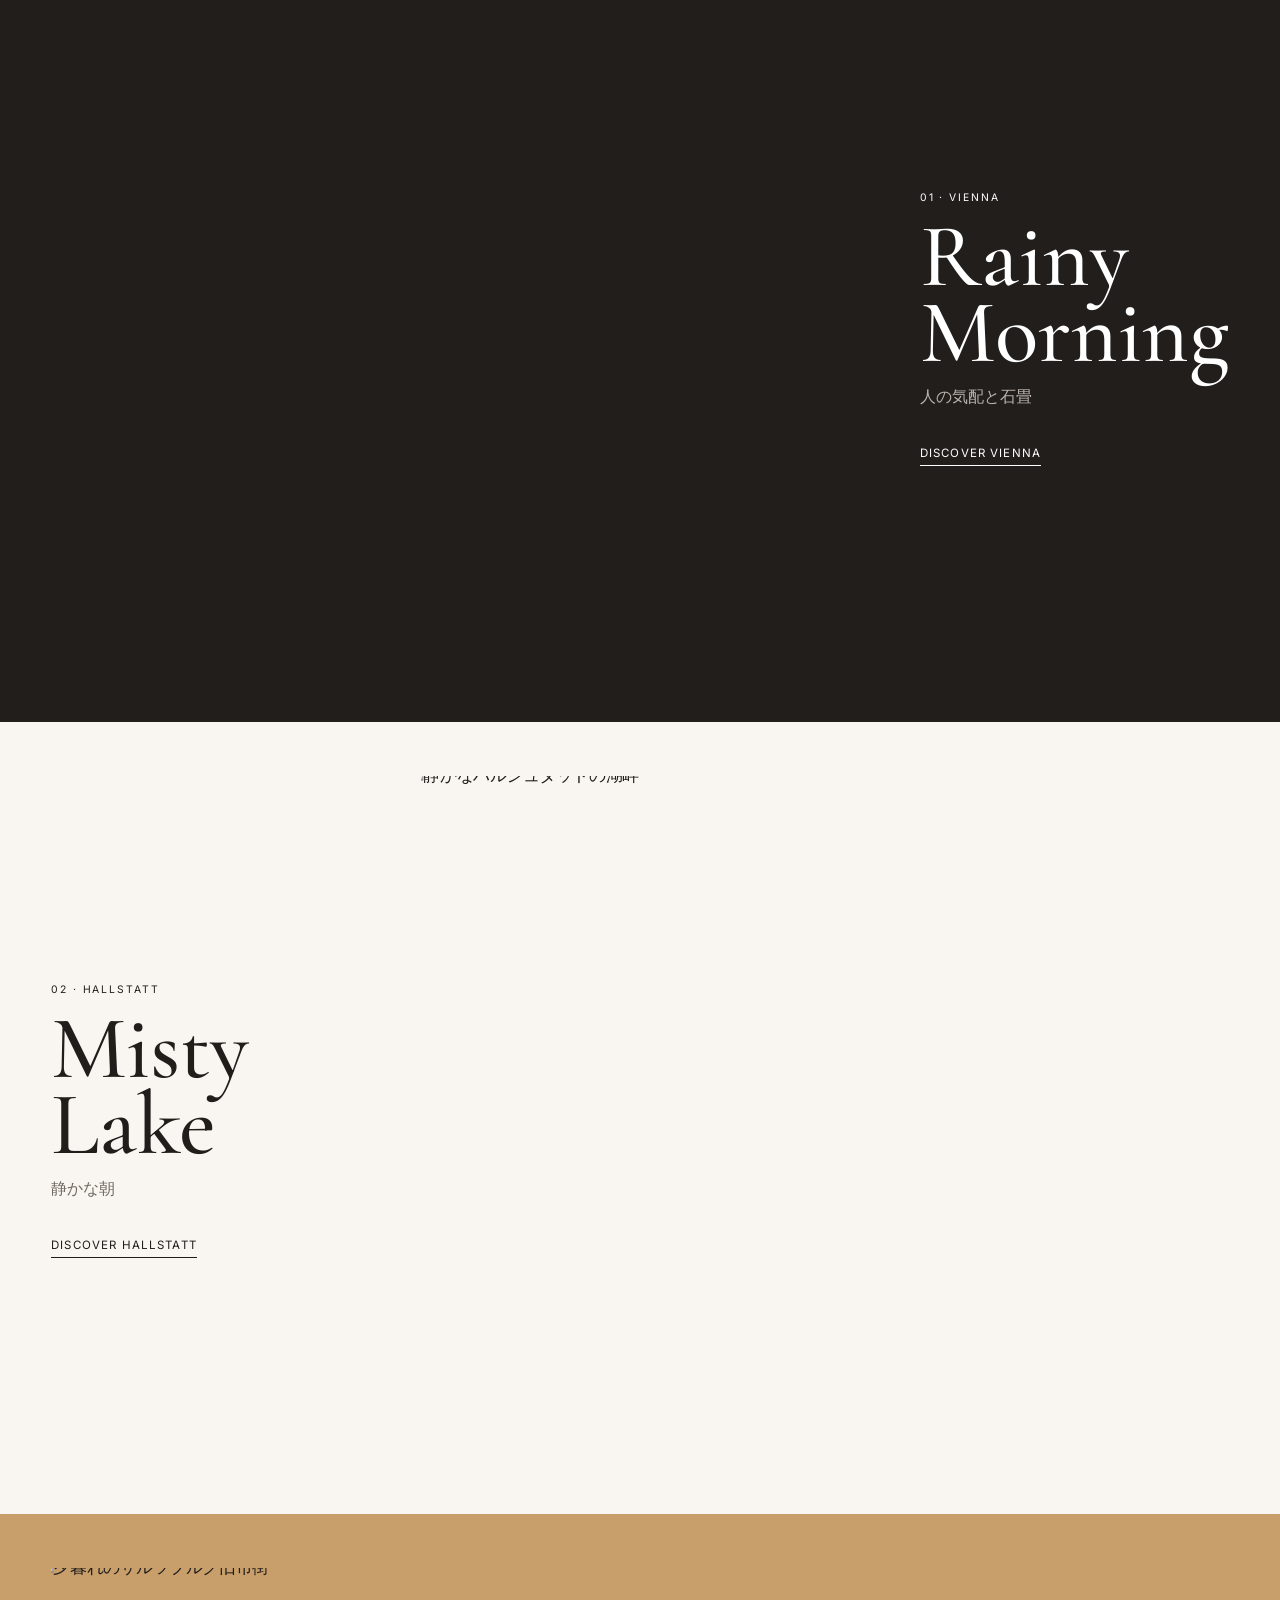
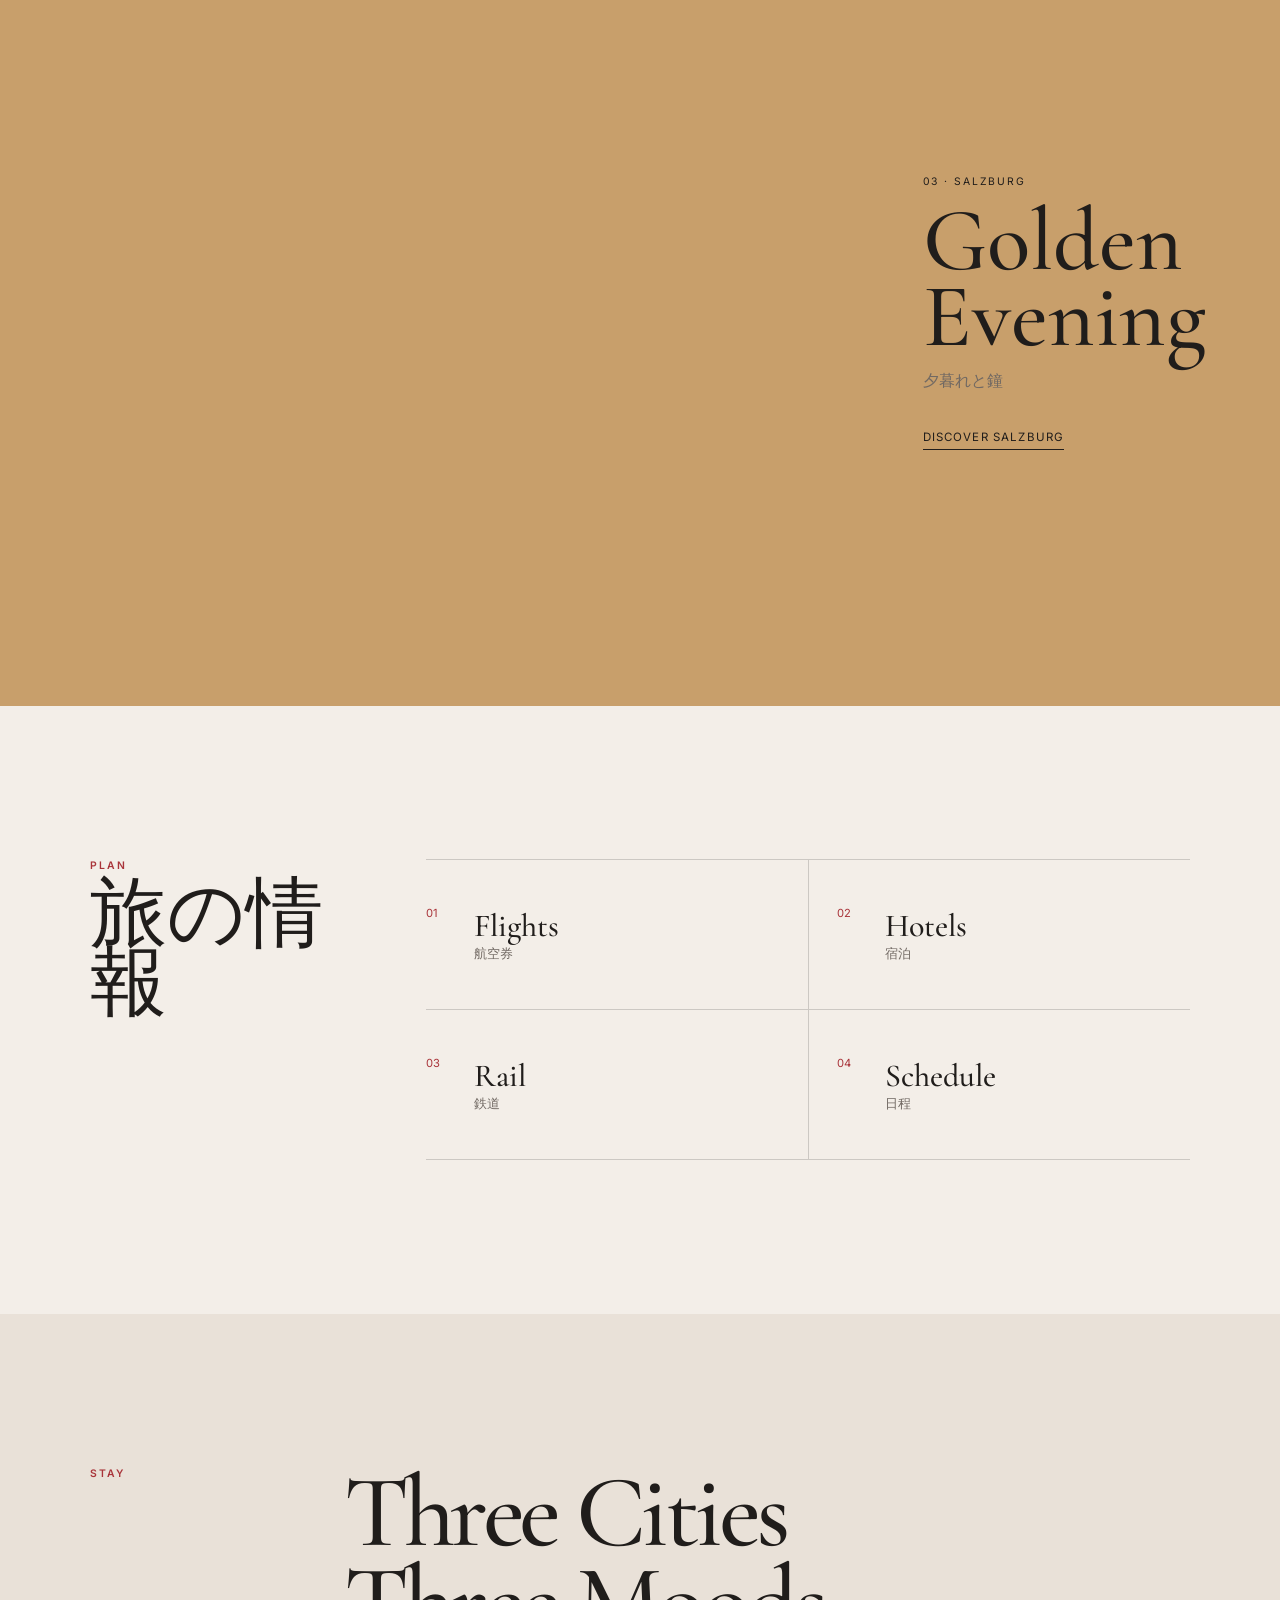
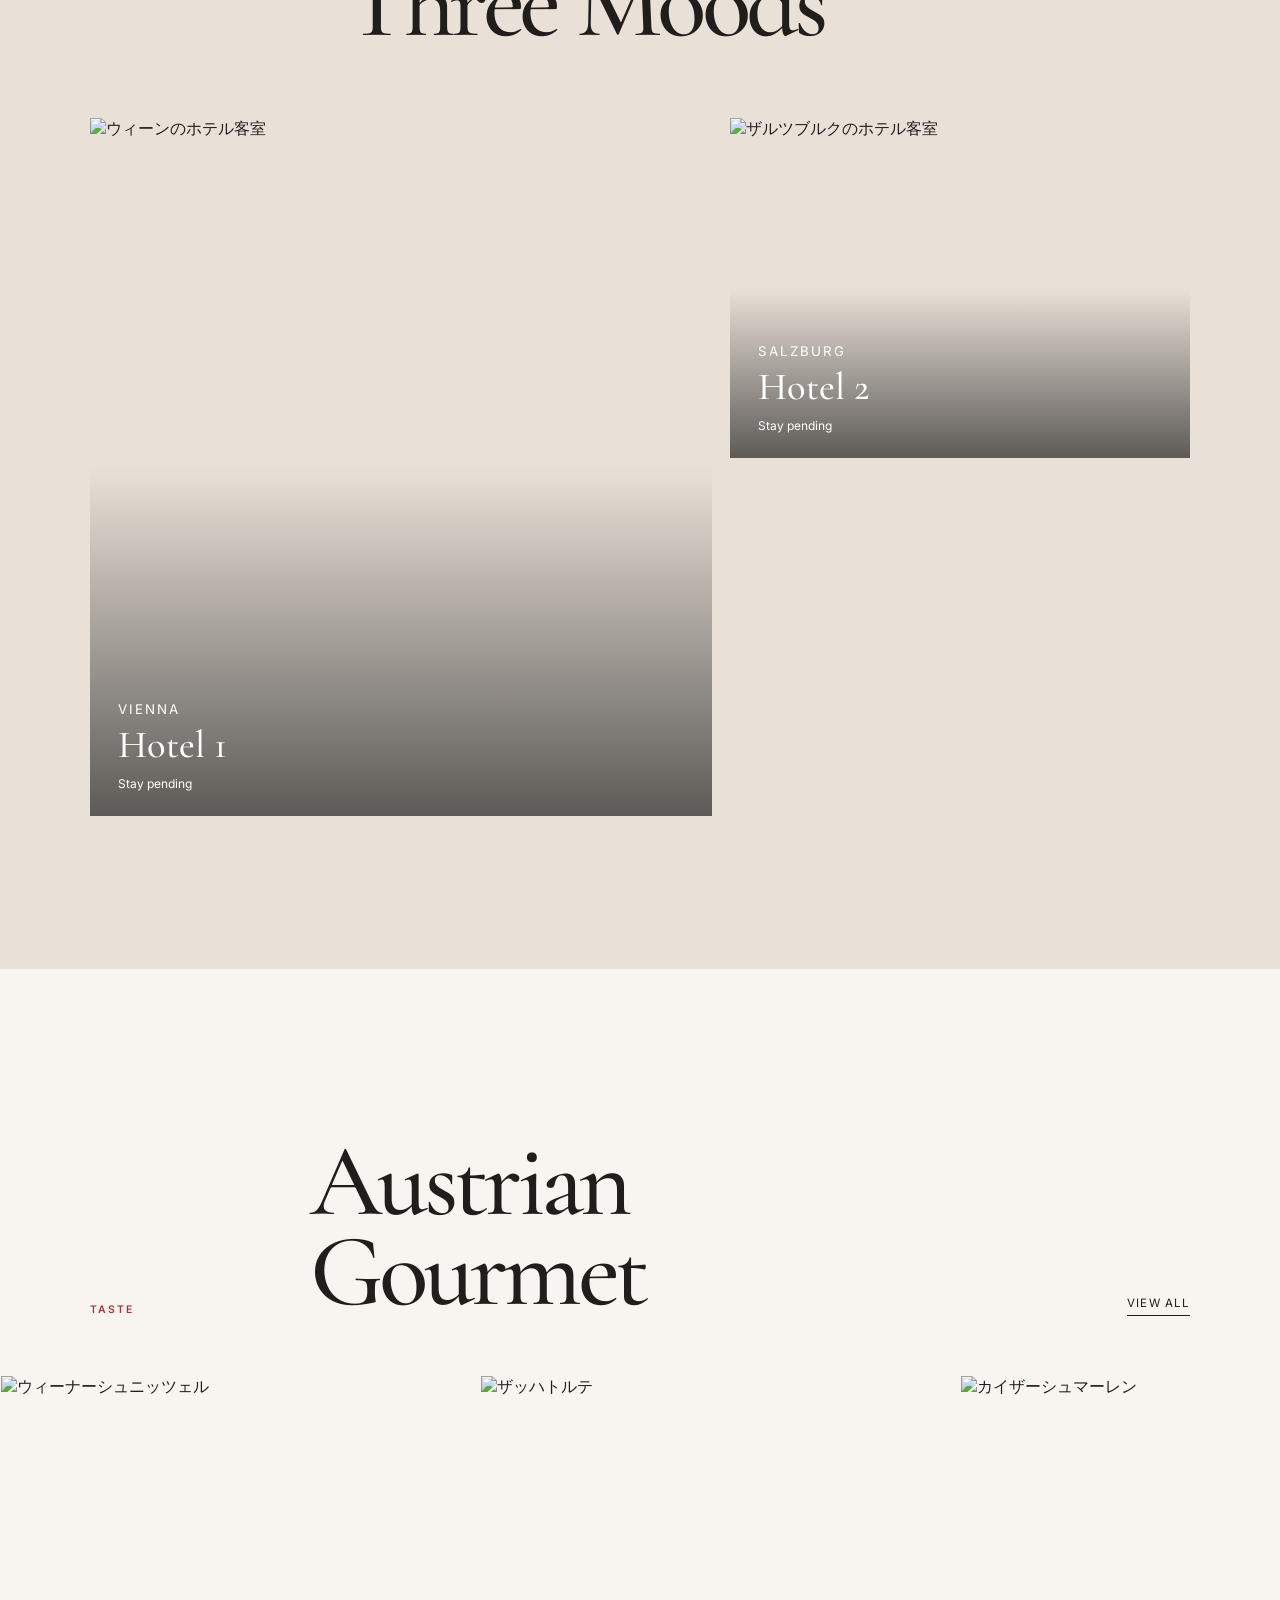
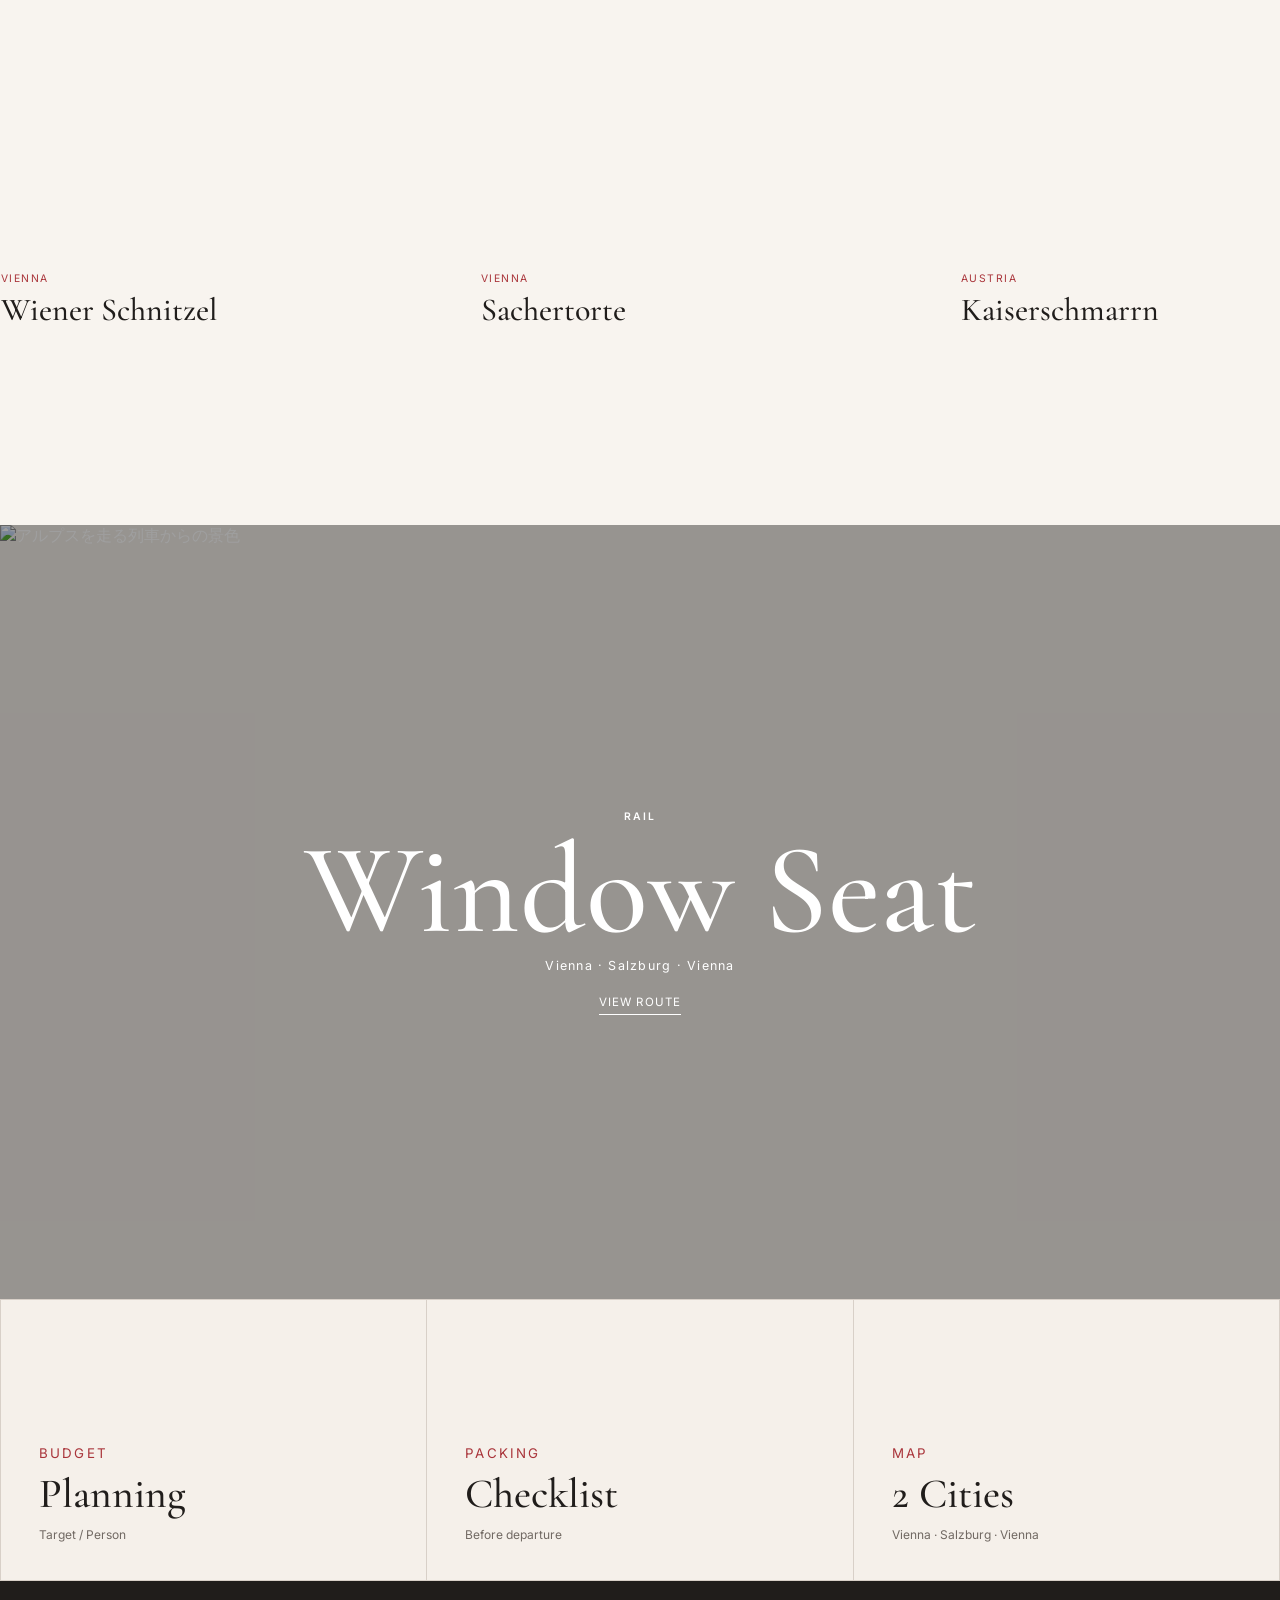
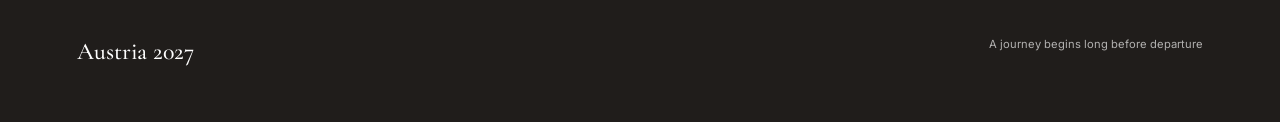
==== commit 6c62f545: "Update v0.8.0 Vienna Salzburg route" ====
--- a/index.html
+++ b/index.html
@@ -71,8 +71,7 @@
     <div class="stay-heading"><p class="section-label">Stay</p><h2>Three Cities<br>Three Moods</h2></div>
     <div class="stay-grid">
       <a href="hotels.html" class="stay-card tall"><img src="https://images.unsplash.com/photo-1611892440504-42a792e24d32?auto=format&fit=crop&w=1400&q=86" alt="ウィーンのホテル客室"><div><small>Vienna</small><h3>Hotel 1</h3><span>Stay pending</span></div></a>
-      <a href="hotels.html" class="stay-card"><img src="https://images.unsplash.com/photo-1566665797739-1674de7a421a?auto=format&fit=crop&w=1400&q=86" alt="湖畔のホテル客室"><div><small>Hallstatt</small><h3>Hotel 2</h3><span>Stay pending</span></div></a>
-      <a href="hotels.html" class="stay-card"><img src="https://images.unsplash.com/photo-1631049307264-da0ec9d70304?auto=format&fit=crop&w=1400&q=86" alt="ザルツブルクのホテル客室"><div><small>Salzburg</small><h3>Hotel 3</h3><span>Stay pending</span></div></a>
+      <a href="hotels.html" class="stay-card"><img src="https://images.unsplash.com/photo-1631049307264-da0ec9d70304?auto=format&fit=crop&w=1400&q=86" alt="ザルツブルクのホテル客室"><div><small>Salzburg</small><h3>Hotel 2</h3><span>Stay pending</span></div></a>
     </div>
   </section>
 
@@ -88,13 +87,13 @@
 
   <section class="rail-story">
     <img src="https://images.unsplash.com/photo-1548786811-dd6e453ccca7?auto=format&fit=crop&w=2200&q=86" alt="アルプスを走る列車からの景色">
-    <div><p class="section-label">Rail</p><h2>Window Seat</h2><span>Vienna · Salzburg · Hallstatt</span><a href="rail.html">View route</a></div>
+    <div><p class="section-label">Rail</p><h2>Window Seat</h2><span>Vienna · Salzburg · Vienna</span><a href="rail.html">View route</a></div>
   </section>
 
   <section class="final-grid">
     <a href="budget.html"><small>Budget</small><strong>Planning</strong><span>Target / Person</span></a>
     <a href="packing.html"><small>Packing</small><strong>Checklist</strong><span>Before departure</span></a>
-    <a href="map.html"><small>Map</small><strong>3 Cities</strong><span>Vienna · Hallstatt · Salzburg</span></a>
+    <a href="map.html"><small>Map</small><strong>2 Cities</strong><span>Vienna · Salzburg · Vienna</span></a>
   </section>
 </main>
 <footer><strong>Austria 2027</strong><span>A journey begins long before departure</span></footer>
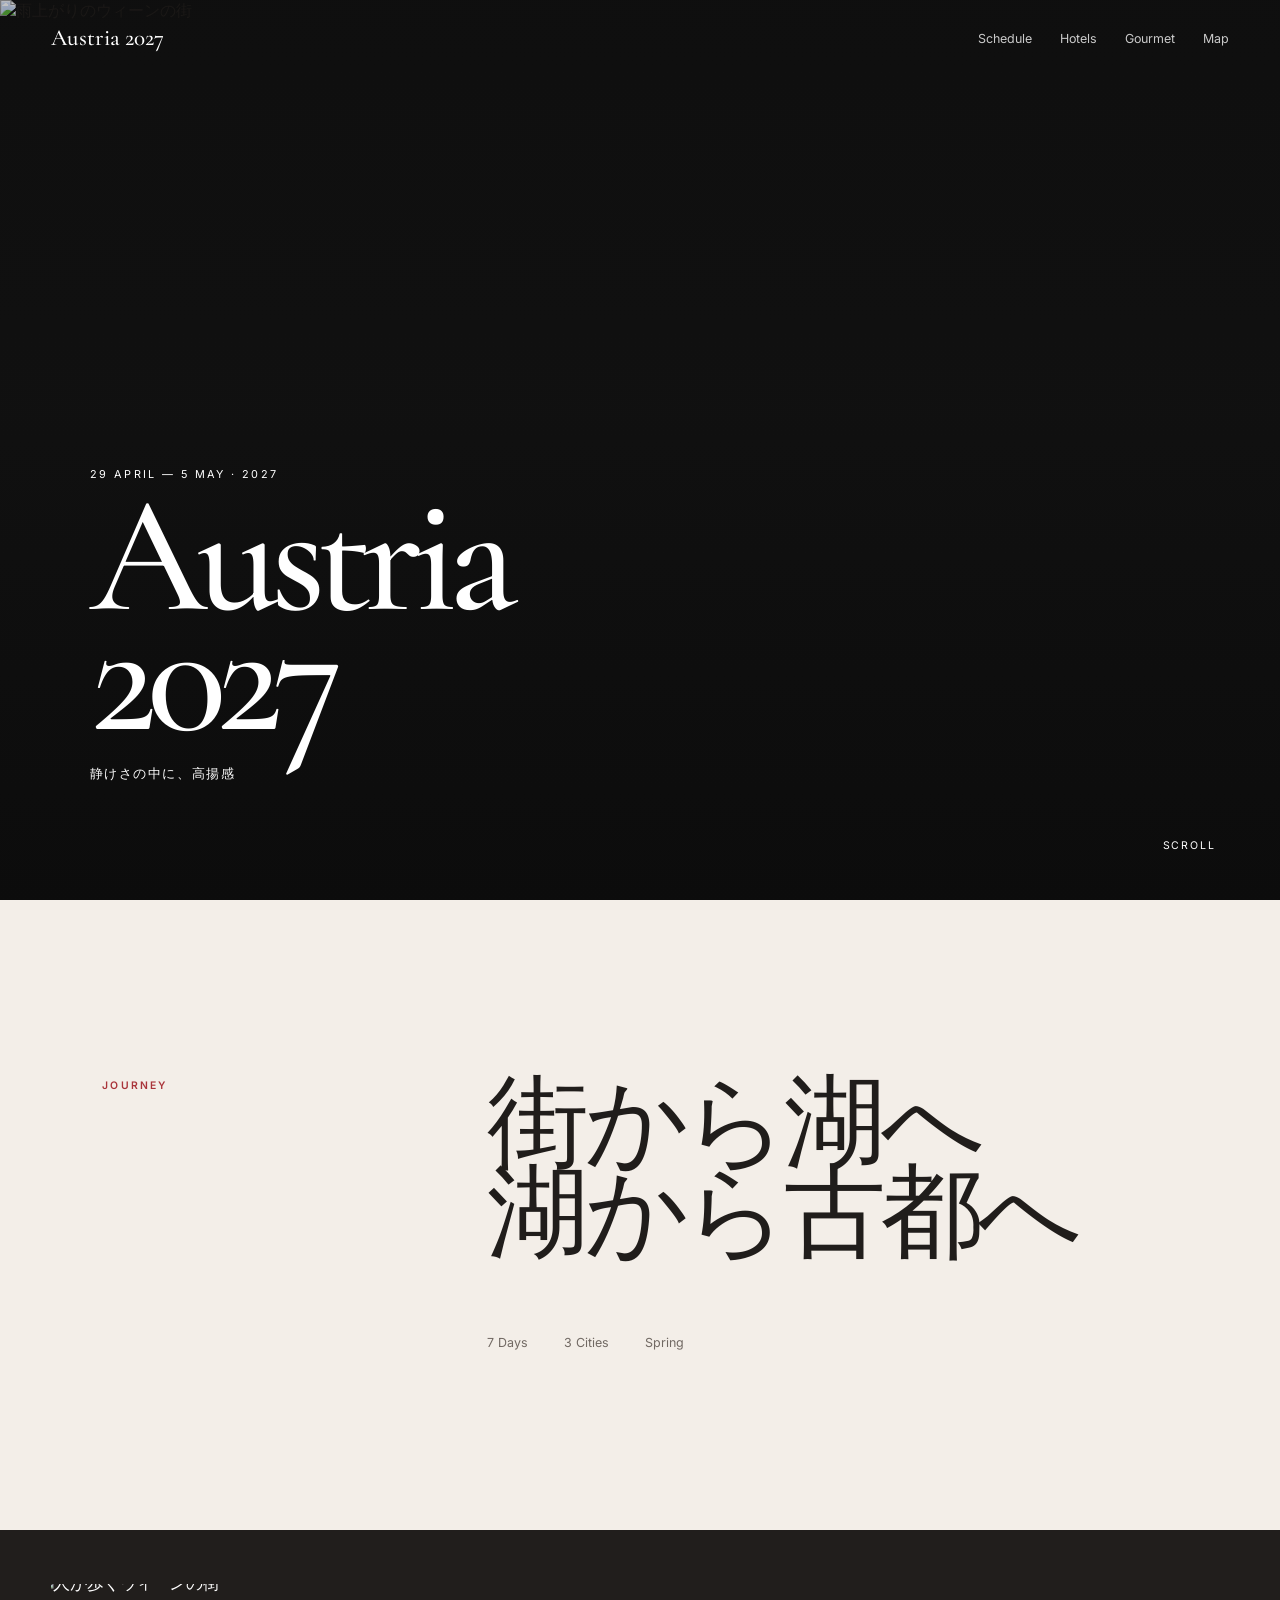
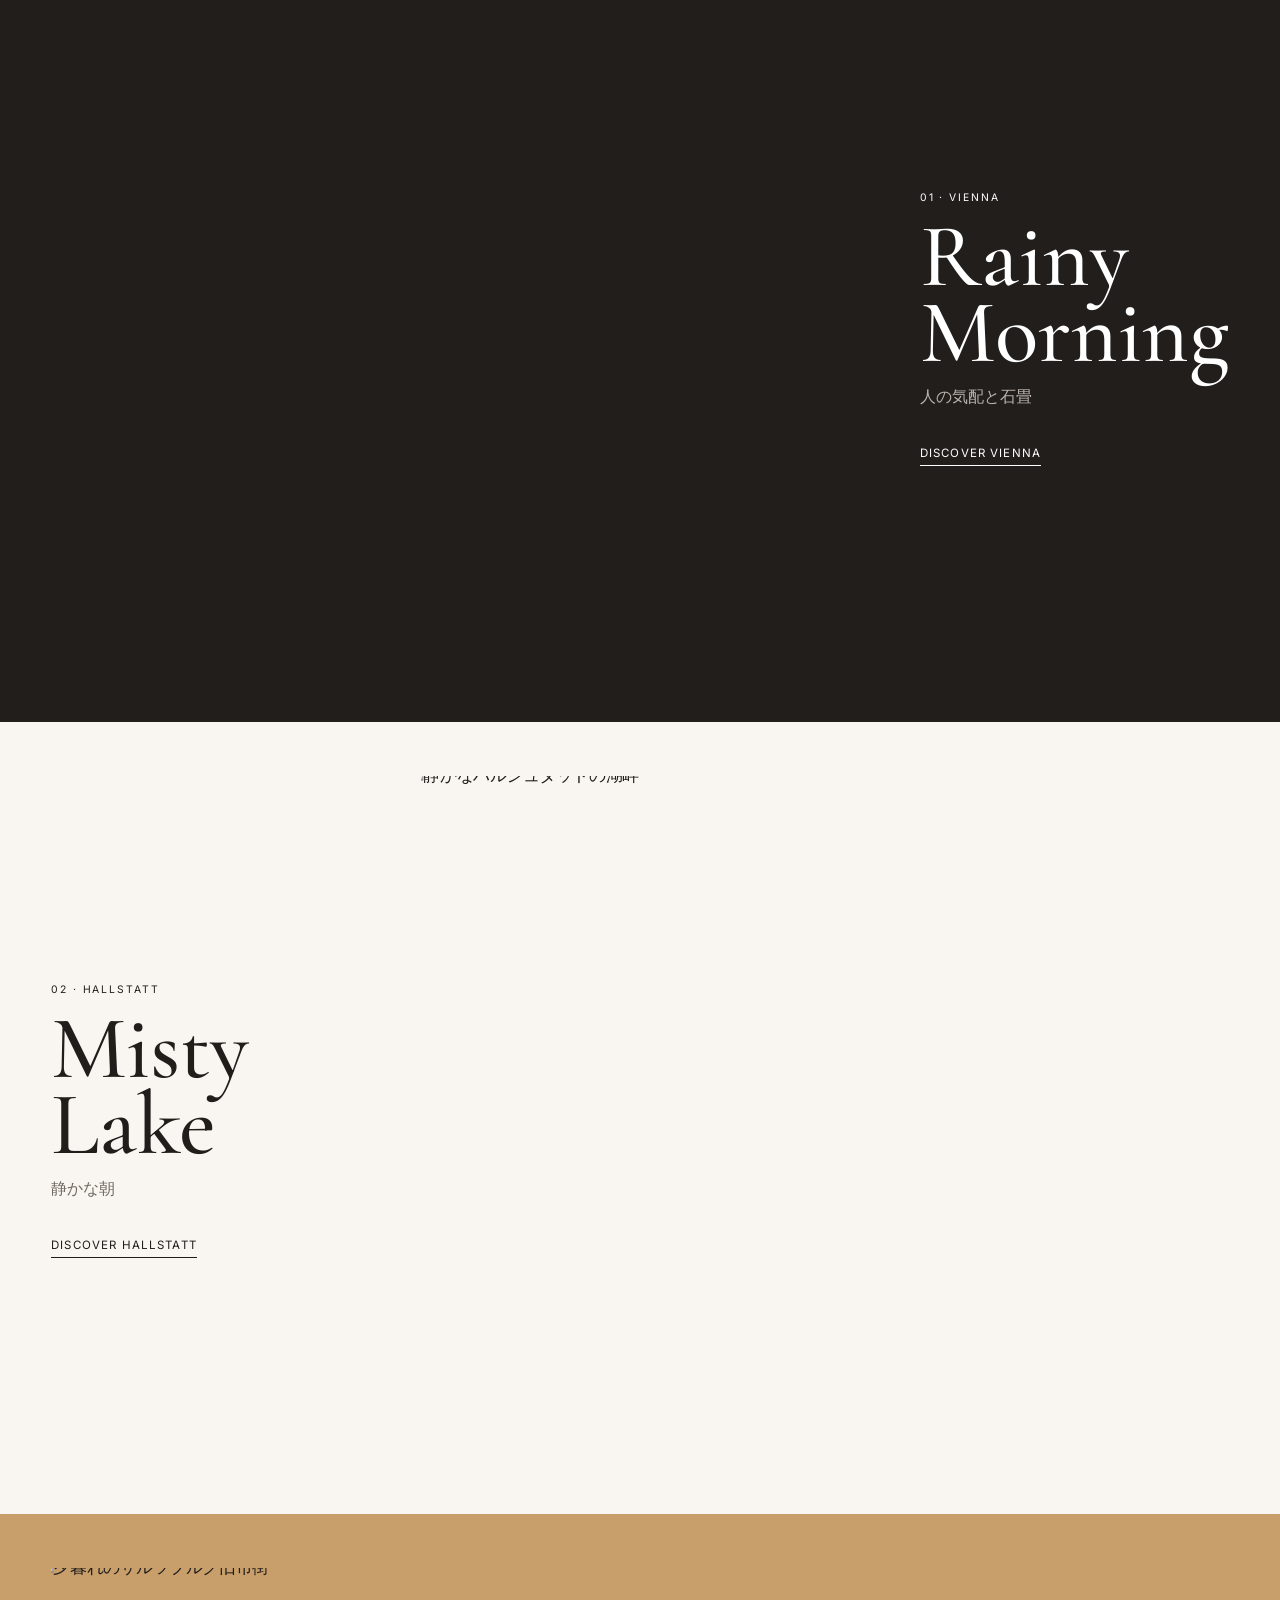
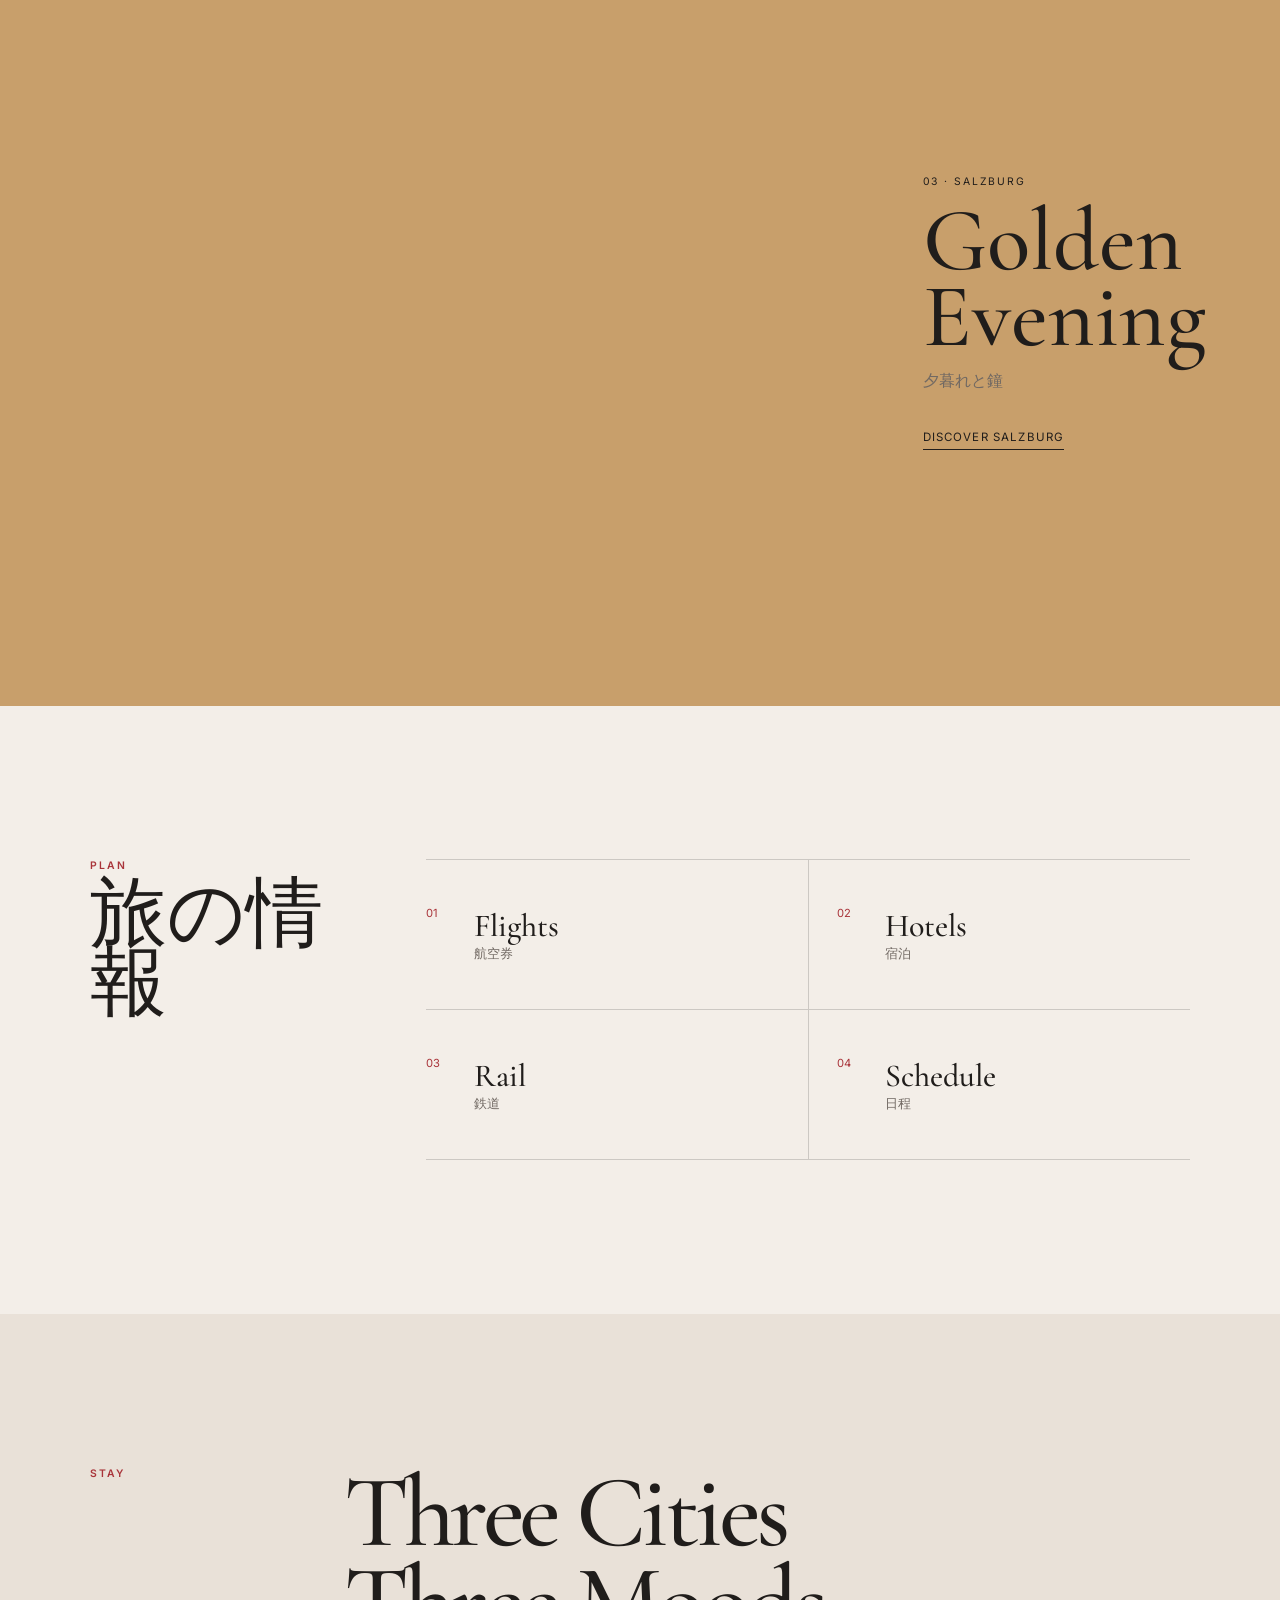
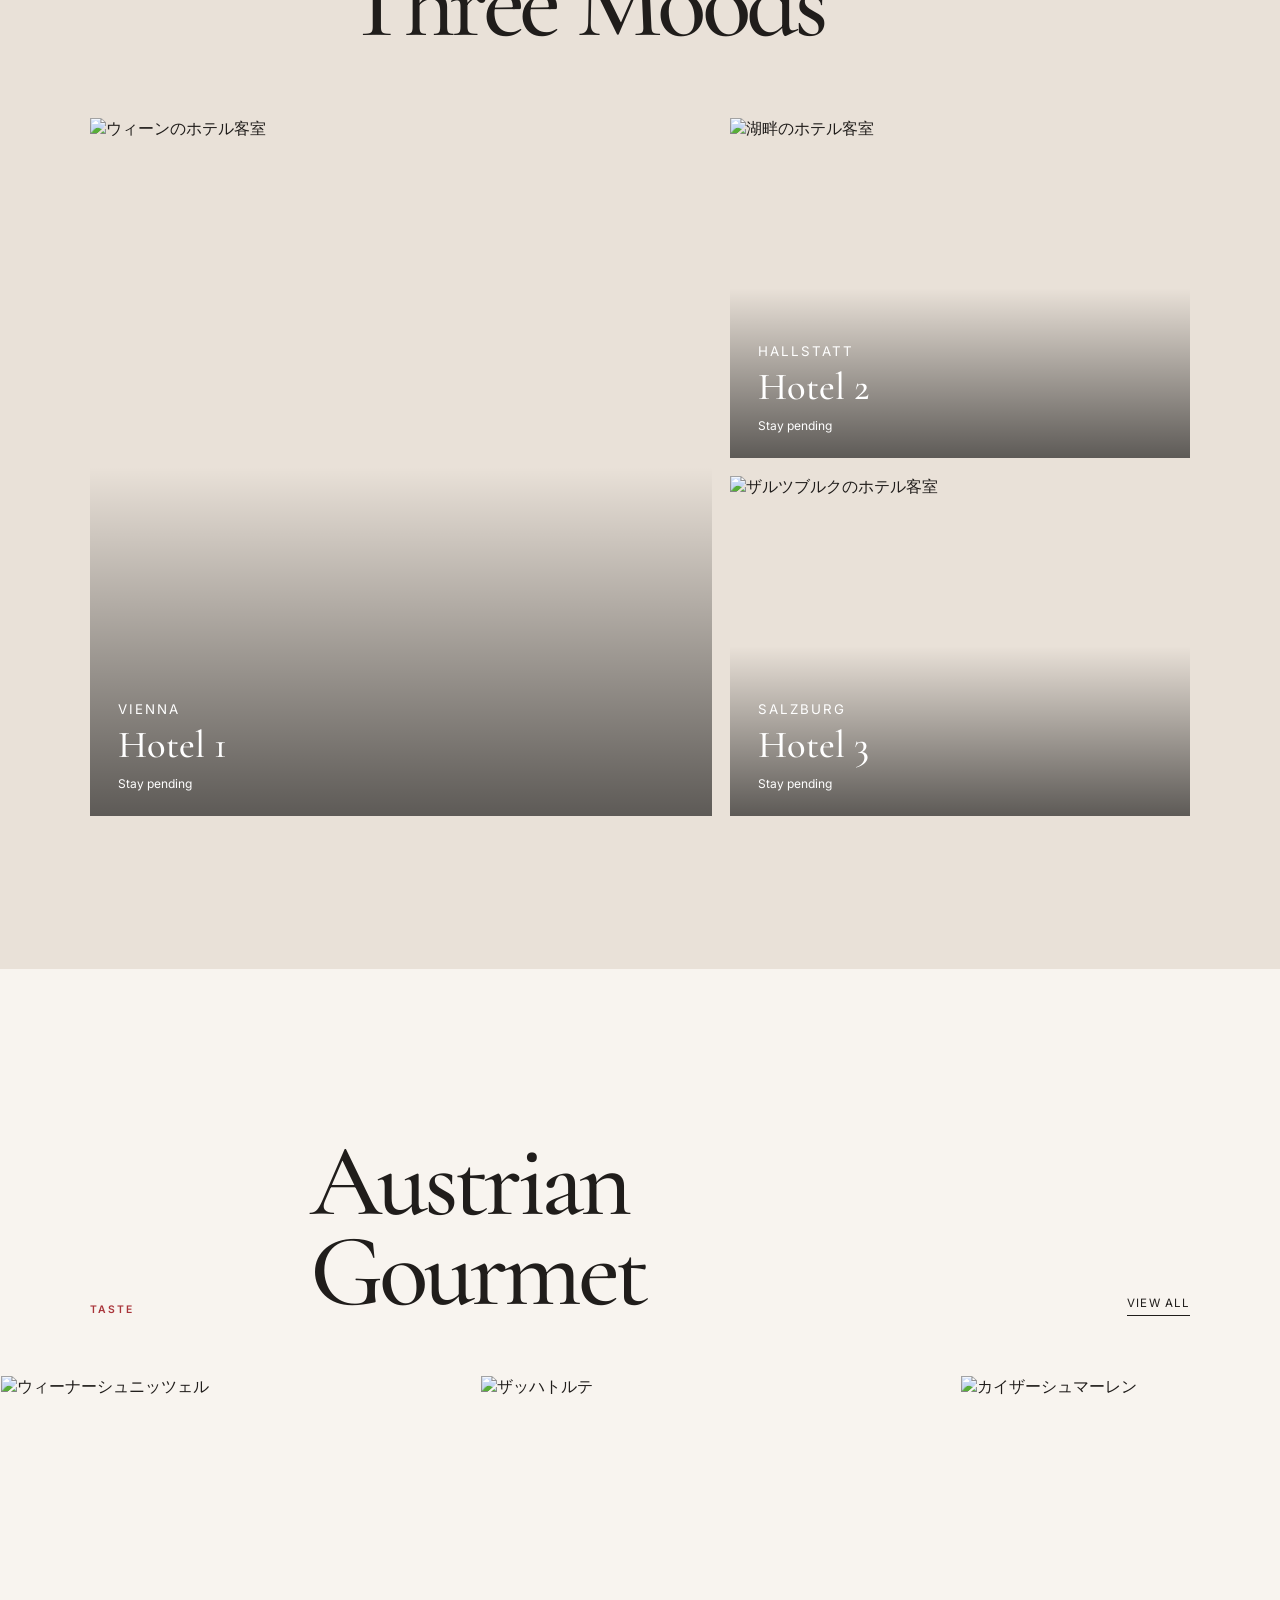
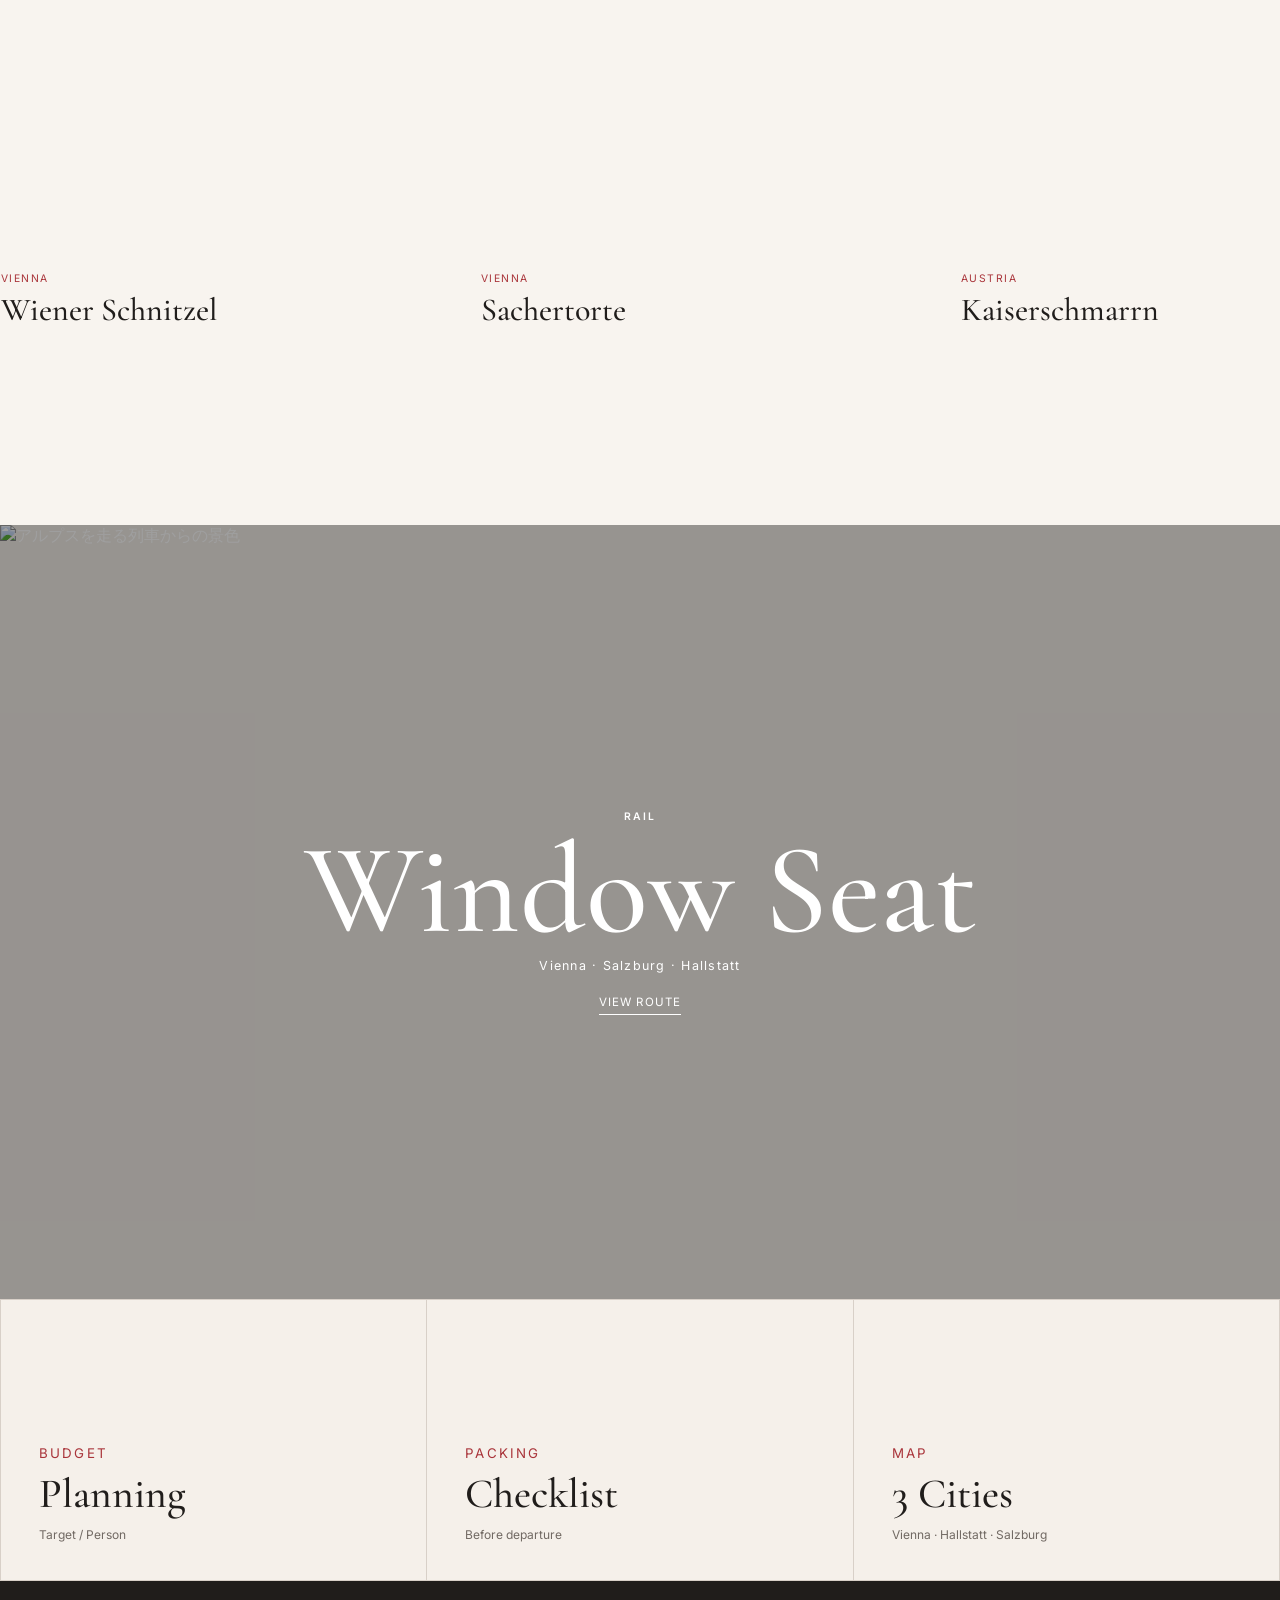
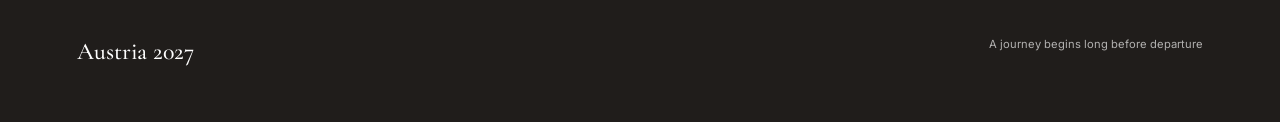
==== commit 1c928301: "Update v0.8.0 Vienna Salzburg route" ====
--- a/index.html
+++ b/index.html
@@ -71,7 +71,8 @@
     <div class="stay-heading"><p class="section-label">Stay</p><h2>Three Cities<br>Three Moods</h2></div>
     <div class="stay-grid">
       <a href="hotels.html" class="stay-card tall"><img src="https://images.unsplash.com/photo-1611892440504-42a792e24d32?auto=format&fit=crop&w=1400&q=86" alt="ウィーンのホテル客室"><div><small>Vienna</small><h3>Hotel 1</h3><span>Stay pending</span></div></a>
-      <a href="hotels.html" class="stay-card"><img src="https://images.unsplash.com/photo-1631049307264-da0ec9d70304?auto=format&fit=crop&w=1400&q=86" alt="ザルツブルクのホテル客室"><div><small>Salzburg</small><h3>Hotel 2</h3><span>Stay pending</span></div></a>
+      <a href="hotels.html" class="stay-card"><img src="https://images.unsplash.com/photo-1566665797739-1674de7a421a?auto=format&fit=crop&w=1400&q=86" alt="湖畔のホテル客室"><div><small>Hallstatt</small><h3>Hotel 2</h3><span>Stay pending</span></div></a>
+      <a href="hotels.html" class="stay-card"><img src="https://images.unsplash.com/photo-1631049307264-da0ec9d70304?auto=format&fit=crop&w=1400&q=86" alt="ザルツブルクのホテル客室"><div><small>Salzburg</small><h3>Hotel 3</h3><span>Stay pending</span></div></a>
     </div>
   </section>
 
@@ -87,13 +88,13 @@
 
   <section class="rail-story">
     <img src="https://images.unsplash.com/photo-1548786811-dd6e453ccca7?auto=format&fit=crop&w=2200&q=86" alt="アルプスを走る列車からの景色">
-    <div><p class="section-label">Rail</p><h2>Window Seat</h2><span>Vienna · Salzburg · Vienna</span><a href="rail.html">View route</a></div>
+    <div><p class="section-label">Rail</p><h2>Window Seat</h2><span>Vienna · Salzburg · Hallstatt</span><a href="rail.html">View route</a></div>
   </section>
 
   <section class="final-grid">
     <a href="budget.html"><small>Budget</small><strong>Planning</strong><span>Target / Person</span></a>
     <a href="packing.html"><small>Packing</small><strong>Checklist</strong><span>Before departure</span></a>
-    <a href="map.html"><small>Map</small><strong>2 Cities</strong><span>Vienna · Salzburg · Vienna</span></a>
+    <a href="map.html"><small>Map</small><strong>3 Cities</strong><span>Vienna · Hallstatt · Salzburg</span></a>
   </section>
 </main>
 <footer><strong>Austria 2027</strong><span>A journey begins long before departure</span></footer>
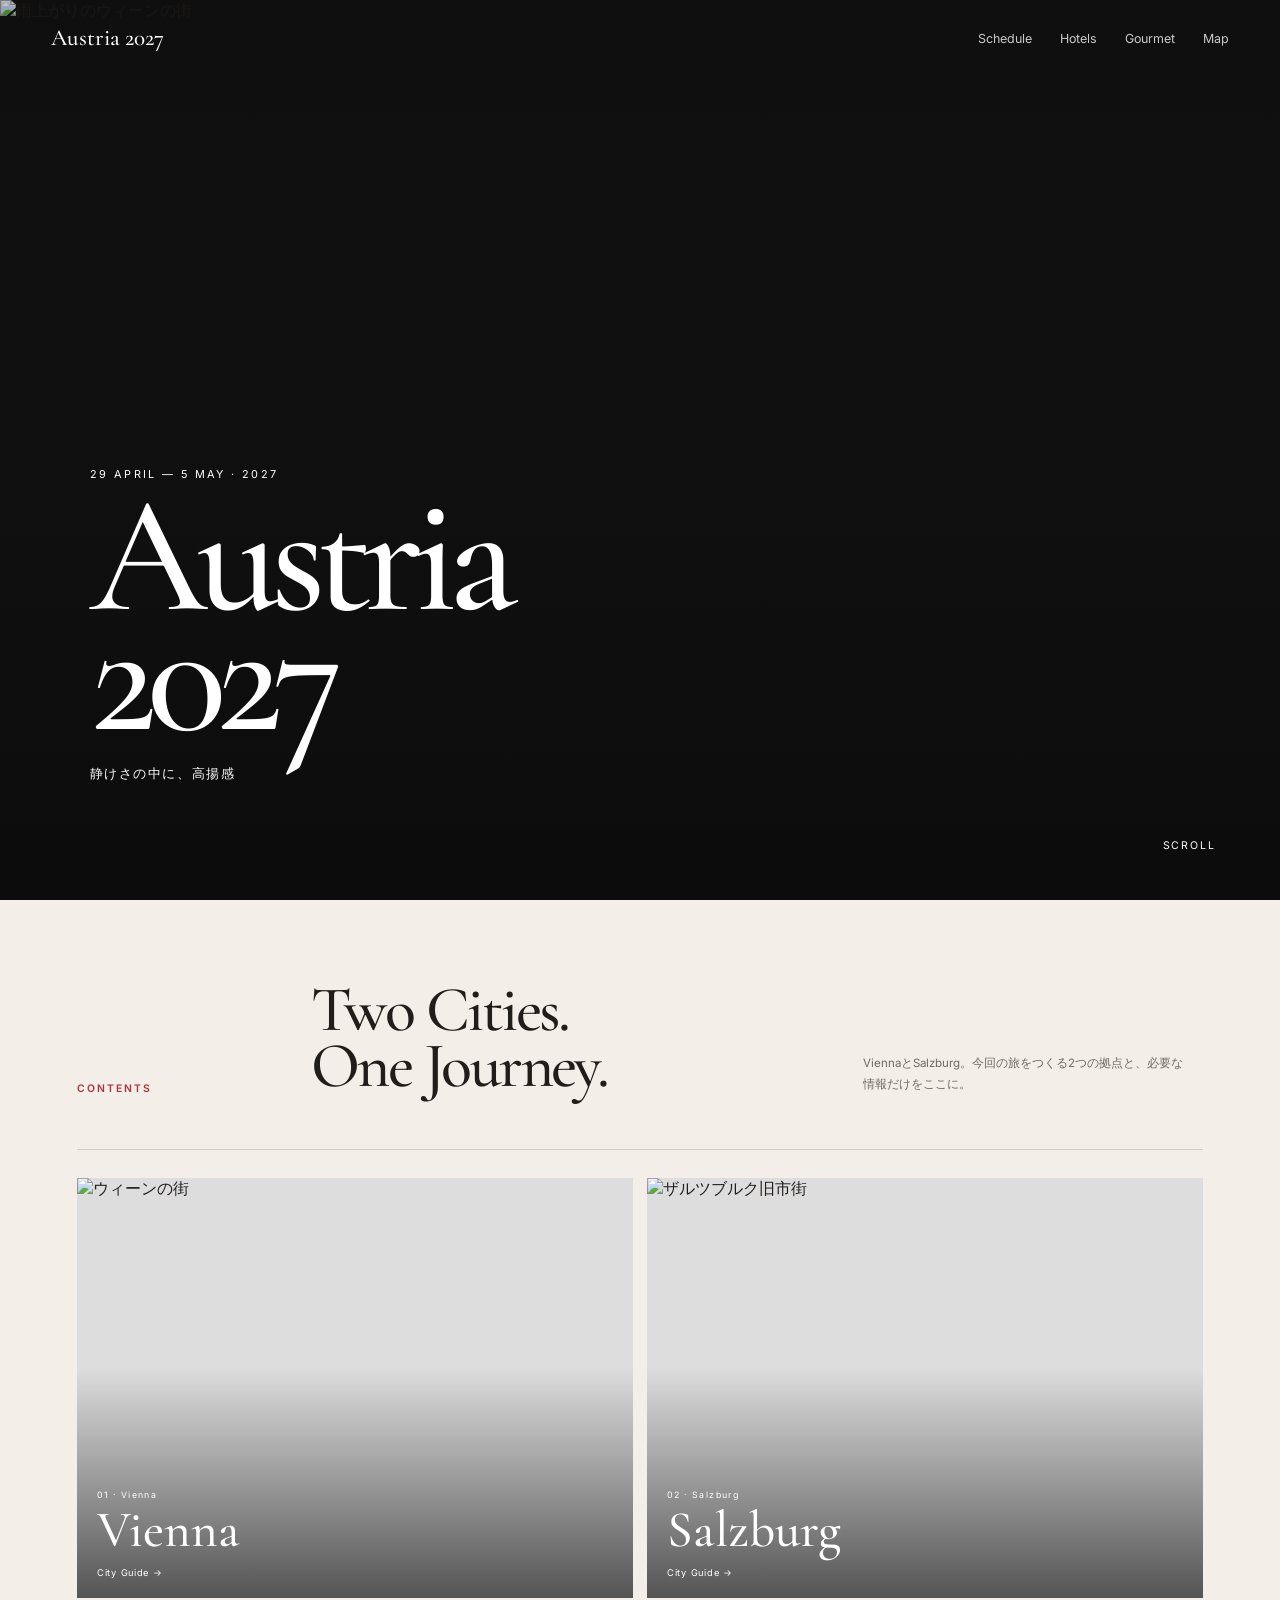
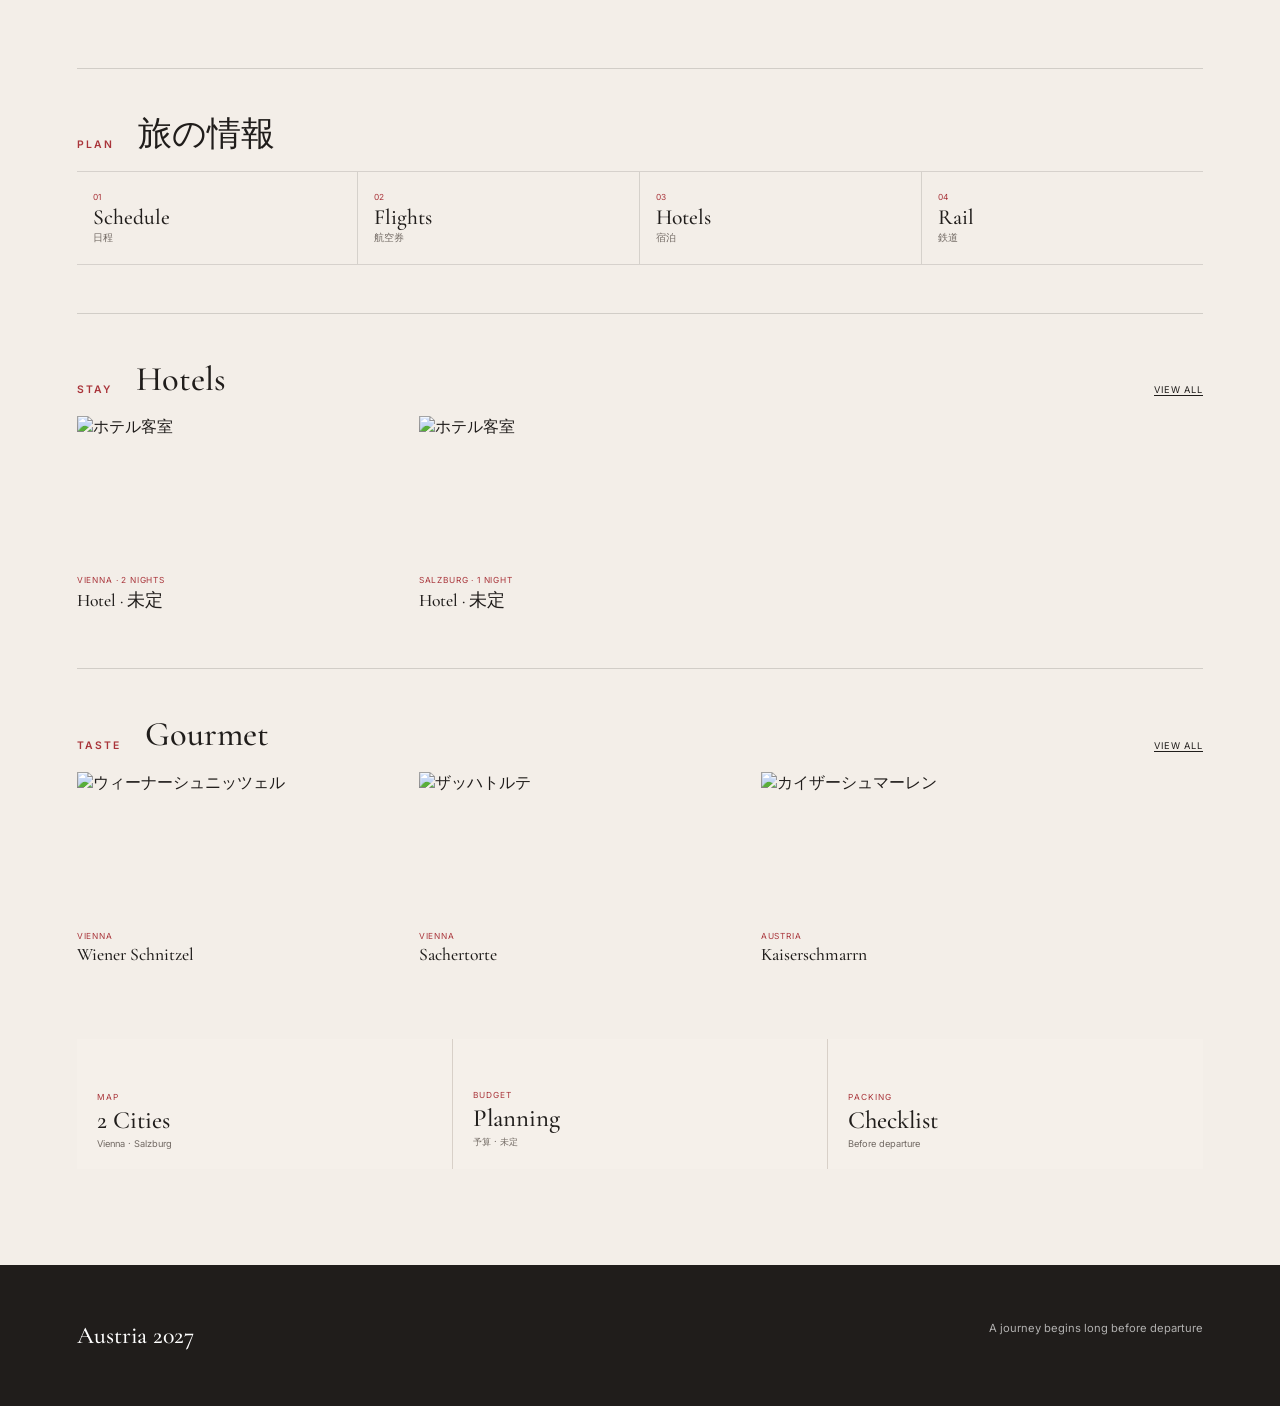
==== commit c1c0f0b6: "Update v0.8.0 Vienna Salzburg route" ====
--- a/index.html
+++ b/index.html
@@ -33,69 +33,60 @@
       <h1>Austria<br>2027</h1>
       <span>静けさの中に、高揚感</span>
     </div>
-    <a class="cover-scroll" href="#journey">Scroll</a>
+    <a class="cover-scroll" href="#contents">Scroll</a>
   </section>
+  <section class="home-contents" id="contents">
+    <div class="home-index-head">
+      <p class="section-label">Contents</p>
+      <h2>Two Cities.<br>One Journey.</h2>
+      <p>ViennaとSalzburg。今回の旅をつくる2つの拠点と、必要な情報だけをここに。</p>
+    </div>
 
-  <section class="intro-section" id="journey">
-    <p class="section-label">Journey</p>
-    <h2>街から湖へ<br>湖から古都へ</h2>
-    <div class="intro-meta"><span>7 Days</span><span>3 Cities</span><span>Spring</span></div>
-  </section>
+    <div class="city-index">
+      <a href="vienna.html" class="city-index-card">
+        <img src="https://images.unsplash.com/photo-1529655683826-aba9b3e77383?auto=format&fit=crop&w=1500&q=86" alt="ウィーンの街">
+        <div><small>01 · Vienna</small><h3>Vienna</h3><span>City Guide →</span></div>
+      </a>
+      <a href="salzburg.html" class="city-index-card">
+        <img src="https://images.unsplash.com/photo-1721344591761-7daf9ea67118?auto=format&fit=crop&w=1500&q=86" alt="ザルツブルク旧市街">
+        <div><small>02 · Salzburg</small><h3>Salzburg</h3><span>City Guide →</span></div>
+      </a>
+    </div>
 
-  <section class="feature feature-dark">
-    <figure><img src="https://images.unsplash.com/photo-1529655683826-aba9b3e77383?auto=format&fit=crop&w=2200&q=88" alt="人が歩くウィーンの街"></figure>
-    <div class="feature-copy"><small>01 · Vienna</small><h2>Rainy Morning</h2><p>人の気配と石畳</p><a href="vienna.html">Discover Vienna</a></div>
-  </section>
+    <div class="compact-section">
+      <div class="compact-heading"><p class="section-label">Plan</p><h2>旅の情報</h2></div>
+      <div class="compact-links">
+        <a href="schedule.html"><span>01</span><strong>Schedule</strong><small>日程</small></a>
+        <a href="flights.html"><span>02</span><strong>Flights</strong><small>航空券</small></a>
+        <a href="hotels.html"><span>03</span><strong>Hotels</strong><small>宿泊</small></a>
+        <a href="rail.html"><span>04</span><strong>Rail</strong><small>鉄道</small></a>
+      </div>
+    </div>
 
-  <section class="feature feature-light reverse">
-    <figure><img src="https://images.unsplash.com/photo-1530256379202-4077bd8ab2c6?auto=format&fit=crop&w=2200&q=88" alt="静かなハルシュタットの湖畔"></figure>
-    <div class="feature-copy"><small>02 · Hallstatt</small><h2>Misty Lake</h2><p>静かな朝</p><a href="hallstatt.html">Discover Hallstatt</a></div>
-  </section>
+    <div class="mini-stays">
+      <div class="compact-heading"><p class="section-label">Stay</p><h2>Hotels</h2><a href="hotels.html">View all</a></div>
+      <div class="mini-scroll">
+        <a href="hotels.html"><img src="https://images.unsplash.com/photo-1611892440504-42a792e24d32?auto=format&fit=crop&w=1000&q=84" alt="ホテル客室"><small>Vienna · 2 nights</small><strong>Hotel · 未定</strong></a>
+        <a href="hotels.html"><img src="https://images.unsplash.com/photo-1631049307264-da0ec9d70304?auto=format&fit=crop&w=1000&q=84" alt="ホテル客室"><small>Salzburg · 1 night</small><strong>Hotel · 未定</strong></a>
+      </div>
+    </div>
 
-  <section class="feature feature-amber">
-    <figure><img src="https://images.unsplash.com/photo-1721344591761-7daf9ea67118?auto=format&fit=crop&w=2200&q=88" alt="夕暮れのザルツブルク旧市街"></figure>
-    <div class="feature-copy"><small>03 · Salzburg</small><h2>Golden Evening</h2><p>夕暮れと鐘</p><a href="salzburg.html">Discover Salzburg</a></div>
-  </section>
+    <div class="mini-food">
+      <div class="compact-heading"><p class="section-label">Taste</p><h2>Gourmet</h2><a href="gourmet.html">View all</a></div>
+      <div class="mini-scroll">
+        <a href="gourmet.html"><img src="https://images.unsplash.com/photo-1601050690597-df0568f70950?auto=format&fit=crop&w=900&q=84" alt="ウィーナーシュニッツェル"><small>Vienna</small><strong>Wiener Schnitzel</strong></a>
+        <a href="gourmet.html"><img src="https://images.unsplash.com/photo-1578985545062-69928b1d9587?auto=format&fit=crop&w=900&q=84" alt="ザッハトルテ"><small>Vienna</small><strong>Sachertorte</strong></a>
+        <a href="gourmet.html"><img src="https://images.unsplash.com/photo-1528207776546-365bb710ee93?auto=format&fit=crop&w=900&q=84" alt="カイザーシュマーレン"><small>Austria</small><strong>Kaiserschmarrn</strong></a>
+      </div>
+    </div>
 
-  <section class="planner-strip">
-    <div><p class="section-label">Plan</p><h2>旅の情報</h2></div>
-    <div class="planner-links">
-      <a href="flights.html"><span>01</span><strong>Flights</strong><small>航空券</small></a>
-      <a href="hotels.html"><span>02</span><strong>Hotels</strong><small>宿泊</small></a>
-      <a href="rail.html"><span>03</span><strong>Rail</strong><small>鉄道</small></a>
-      <a href="schedule.html"><span>04</span><strong>Schedule</strong><small>日程</small></a>
+    <div class="utility-grid">
+      <a href="map.html"><small>Map</small><strong>2 Cities</strong><span>Vienna · Salzburg</span></a>
+      <a href="budget.html"><small>Budget</small><strong>Planning</strong><span>予算 · 未定</span></a>
+      <a href="packing.html"><small>Packing</small><strong>Checklist</strong><span>Before departure</span></a>
     </div>
   </section>
 
-  <section class="stay-story">
-    <div class="stay-heading"><p class="section-label">Stay</p><h2>Three Cities<br>Three Moods</h2></div>
-    <div class="stay-grid">
-      <a href="hotels.html" class="stay-card tall"><img src="https://images.unsplash.com/photo-1611892440504-42a792e24d32?auto=format&fit=crop&w=1400&q=86" alt="ウィーンのホテル客室"><div><small>Vienna</small><h3>Hotel 1</h3><span>Stay pending</span></div></a>
-      <a href="hotels.html" class="stay-card"><img src="https://images.unsplash.com/photo-1566665797739-1674de7a421a?auto=format&fit=crop&w=1400&q=86" alt="湖畔のホテル客室"><div><small>Hallstatt</small><h3>Hotel 2</h3><span>Stay pending</span></div></a>
-      <a href="hotels.html" class="stay-card"><img src="https://images.unsplash.com/photo-1631049307264-da0ec9d70304?auto=format&fit=crop&w=1400&q=86" alt="ザルツブルクのホテル客室"><div><small>Salzburg</small><h3>Hotel 3</h3><span>Stay pending</span></div></a>
-    </div>
-  </section>
-
-  <section class="food-story">
-    <div class="food-heading"><p class="section-label">Taste</p><h2>Austrian<br>Gourmet</h2><a href="gourmet.html">View all</a></div>
-    <div class="food-scroll">
-      <article><img src="https://images.unsplash.com/photo-1601050690597-df0568f70950?auto=format&fit=crop&w=1200&q=86" alt="ウィーナーシュニッツェル"><small>Vienna</small><h3>Wiener Schnitzel</h3></article>
-      <article><img src="https://images.unsplash.com/photo-1578985545062-69928b1d9587?auto=format&fit=crop&w=1200&q=86" alt="ザッハトルテ"><small>Vienna</small><h3>Sachertorte</h3></article>
-      <article><img src="https://images.unsplash.com/photo-1528207776546-365bb710ee93?auto=format&fit=crop&w=1200&q=86" alt="カイザーシュマーレン"><small>Austria</small><h3>Kaiserschmarrn</h3></article>
-      <article><img src="https://images.unsplash.com/photo-1568571780765-9276ac8b75a1?auto=format&fit=crop&w=1200&q=86" alt="アプフェルシュトゥルーデル"><small>Austria</small><h3>Apfelstrudel</h3></article>
-    </div>
-  </section>
-
-  <section class="rail-story">
-    <img src="https://images.unsplash.com/photo-1548786811-dd6e453ccca7?auto=format&fit=crop&w=2200&q=86" alt="アルプスを走る列車からの景色">
-    <div><p class="section-label">Rail</p><h2>Window Seat</h2><span>Vienna · Salzburg · Hallstatt</span><a href="rail.html">View route</a></div>
-  </section>
-
-  <section class="final-grid">
-    <a href="budget.html"><small>Budget</small><strong>Planning</strong><span>Target / Person</span></a>
-    <a href="packing.html"><small>Packing</small><strong>Checklist</strong><span>Before departure</span></a>
-    <a href="map.html"><small>Map</small><strong>3 Cities</strong><span>Vienna · Hallstatt · Salzburg</span></a>
-  </section>
 </main>
 <footer><strong>Austria 2027</strong><span>A journey begins long before departure</span></footer>
 <nav class="mobile-tabbar"><a class="active" href="index.html">Home</a><a href="schedule.html">Schedule</a><a href="map.html">Map</a><a href="budget.html">Budget</a></nav>
--- a/css/editorial.css
+++ b/css/editorial.css
@@ -12,3 +12,29 @@
 .final-grid{display:grid;grid-template-columns:repeat(3,1fr);padding:1px;background:#d8d0c8;gap:1px}.final-grid a{min-height:280px;padding:38px;background:#f5f0ea;display:flex;flex-direction:column;justify-content:flex-end}.final-grid small{color:var(--red);text-transform:uppercase;letter-spacing:.16em}.final-grid strong{margin:8px 0;font:500 2.6rem var(--serif)}.final-grid span{color:var(--muted);font-size:.75rem}footer{padding:56px clamp(24px,6vw,100px);display:flex;justify-content:space-between;background:#201d1b;color:white}footer strong{font:500 1.5rem var(--serif)}footer span{font-size:.7rem;opacity:.65}.mobile-tabbar{display:none}
 @keyframes coverMove{from{transform:scale(1.03) translateX(-.5%)}to{transform:scale(1.09) translateX(.5%)}}
 @media(max-width:760px){.editorial-header{height:68px;padding:0 18px}.editorial-header nav{display:none}.menu-button{display:block;color:inherit}.mobile-menu{position:fixed;z-index:45;top:68px;left:12px;right:12px;padding:18px;border-radius:20px;background:rgba(249,246,242,.96);backdrop-filter:blur(20px);display:grid;grid-template-columns:repeat(2,1fr);gap:6px;transform:translateY(-130%);transition:.4s;box-shadow:0 18px 50px rgba(0,0,0,.15)}.mobile-menu.open{transform:none}.mobile-menu a{padding:14px;font-size:.82rem}.cover-copy{left:24px;bottom:110px}.cover-copy h1{font-size:clamp(5.4rem,27vw,8.5rem)}.intro-section{grid-template-columns:1fr;padding:90px 24px}.intro-meta{grid-column:1;gap:18px;flex-wrap:wrap}.feature,.feature.reverse{min-height:auto;grid-template-columns:1fr;padding:18px 18px 72px;gap:34px}.feature.reverse figure{order:0}.feature figure{height:65svh}.feature-copy{padding:0 6px}.feature-copy h2{font-size:3.8rem}.planner-strip{grid-template-columns:1fr;padding:90px 24px}.planner-links{grid-template-columns:1fr}.planner-links a:nth-child(n){padding:22px 0;border-left:0}.stay-story{padding:90px 18px}.stay-heading{grid-template-columns:1fr;gap:20px}.stay-grid{grid-template-columns:1fr;grid-template-rows:none}.stay-card,.stay-card.tall{grid-row:auto;min-height:430px}.food-heading{padding:0 24px;grid-template-columns:1fr;gap:20px}.food-heading a{justify-self:start}.food-scroll{grid-auto-columns:82vw;padding-left:24px;padding-right:24px}.food-scroll img{height:420px}.rail-story{min-height:72svh}.final-grid{grid-template-columns:1fr}.final-grid a{min-height:210px}.editorial-home footer{padding-bottom:100px}.mobile-tabbar{position:fixed;z-index:60;left:12px;right:12px;bottom:12px;height:64px;display:grid;grid-template-columns:repeat(4,1fr);align-items:center;border-radius:20px;background:rgba(249,246,242,.92);backdrop-filter:blur(18px);box-shadow:0 10px 35px rgba(0,0,0,.18)}.mobile-tabbar a{text-align:center;font-size:.68rem;color:var(--muted)}.mobile-tabbar a.active{color:var(--red)}}
+
+/* v0.11.0 — compact two-city home */
+.home-contents{padding:82px clamp(24px,6vw,96px) 96px}
+.home-index-head{display:grid;grid-template-columns:.45fr 1.15fr .75fr;gap:30px;align-items:end;padding-bottom:54px;border-bottom:1px solid rgba(0,0,0,.14)}
+.home-index-head h2{margin:0;font:500 clamp(2.8rem,5vw,5rem)/.88 var(--serif);letter-spacing:-.04em}
+.home-index-head>p:last-child{margin:0;color:var(--muted);font-size:.72rem;line-height:1.8;max-width:330px}
+.city-index{display:grid;grid-template-columns:1fr 1fr;gap:14px;padding:28px 0 70px}
+.city-index-card{position:relative;height:min(42vw,420px);overflow:hidden;background:#ddd}
+.city-index-card img{height:100%;object-fit:cover;transition:transform .8s}.city-index-card:hover img{transform:scale(1.025)}
+.city-index-card:after{content:"";position:absolute;inset:0;background:linear-gradient(180deg,transparent 45%,rgba(0,0,0,.62))}
+.city-index-card div{position:absolute;z-index:2;left:20px;right:20px;bottom:18px;color:#fff}.city-index-card small{font-size:.55rem;letter-spacing:.16em}.city-index-card h3{margin:3px 0;font:500 clamp(2rem,4vw,3.8rem)/1 var(--serif)}.city-index-card span{font-size:.58rem;letter-spacing:.08em}
+.compact-section,.mini-stays,.mini-food{padding:48px 0;border-top:1px solid rgba(0,0,0,.14)}
+.compact-heading{display:flex;align-items:end;gap:24px;margin-bottom:20px}.compact-heading h2{margin:0;font:500 2.15rem/1 var(--serif)}.compact-heading a{margin-left:auto;font-size:.58rem;letter-spacing:.1em;text-transform:uppercase;border-bottom:1px solid}
+.compact-links{display:grid;grid-template-columns:repeat(4,1fr);border-top:1px solid rgba(0,0,0,.12);border-bottom:1px solid rgba(0,0,0,.12)}
+.compact-links a{min-height:92px;padding:16px;border-right:1px solid rgba(0,0,0,.12);display:grid;align-content:center}.compact-links a:last-child{border-right:0}
+.compact-links span{color:var(--red);font-size:.52rem}.compact-links strong{font:500 1.35rem var(--serif);margin:2px 0}.compact-links small{color:var(--muted);font-size:.6rem}
+.mini-scroll{display:grid;grid-auto-flow:column;grid-auto-columns:min(30vw,330px);gap:12px;overflow-x:auto;scroll-snap-type:x mandatory;padding-bottom:8px}.mini-scroll a{scroll-snap-align:start}.mini-scroll img{height:150px;object-fit:cover}.mini-scroll small{display:block;margin-top:9px;color:var(--red);font-size:.52rem;letter-spacing:.1em;text-transform:uppercase}.mini-scroll strong{display:block;margin-top:3px;font:500 1.1rem var(--serif)}
+.utility-grid{display:grid;grid-template-columns:repeat(3,1fr);gap:1px;background:#d8d0c8;margin-top:18px}.utility-grid a{min-height:130px;padding:20px;background:#f5f0ea;display:flex;flex-direction:column;justify-content:flex-end}.utility-grid small{color:var(--red);font-size:.52rem;letter-spacing:.14em;text-transform:uppercase}.utility-grid strong{margin:3px 0;font:500 1.55rem var(--serif)}.utility-grid span{font-size:.58rem;color:var(--muted)}
+@media(max-width:760px){
+ .home-contents{padding:54px 14px 86px}.home-index-head{grid-template-columns:1fr;gap:10px;padding-bottom:30px}.home-index-head h2{font-size:2.75rem}.home-index-head>p:last-child{font-size:.66rem}
+ .city-index{gap:8px;padding:16px 0 48px}.city-index-card{height:52vw}.city-index-card div{left:12px;right:12px;bottom:12px}.city-index-card h3{font-size:1.85rem}.city-index-card span{font-size:.5rem}
+ .compact-section,.mini-stays,.mini-food{padding:34px 0}.compact-heading{gap:12px;margin-bottom:14px}.compact-heading h2{font-size:1.75rem}
+ .compact-links{grid-template-columns:repeat(2,1fr)}.compact-links a{min-height:78px;padding:12px}.compact-links a:nth-child(2){border-right:0}.compact-links a:nth-child(-n+2){border-bottom:1px solid rgba(0,0,0,.12)}.compact-links strong{font-size:1.15rem}
+ .mini-scroll{grid-auto-columns:47vw;gap:8px}.mini-scroll img{height:112px}.mini-scroll strong{font-size:.95rem}
+ .utility-grid{grid-template-columns:repeat(3,1fr)}.utility-grid a{min-height:108px;padding:12px}.utility-grid strong{font-size:1.15rem}.utility-grid span{font-size:.5rem;line-height:1.45}
+}
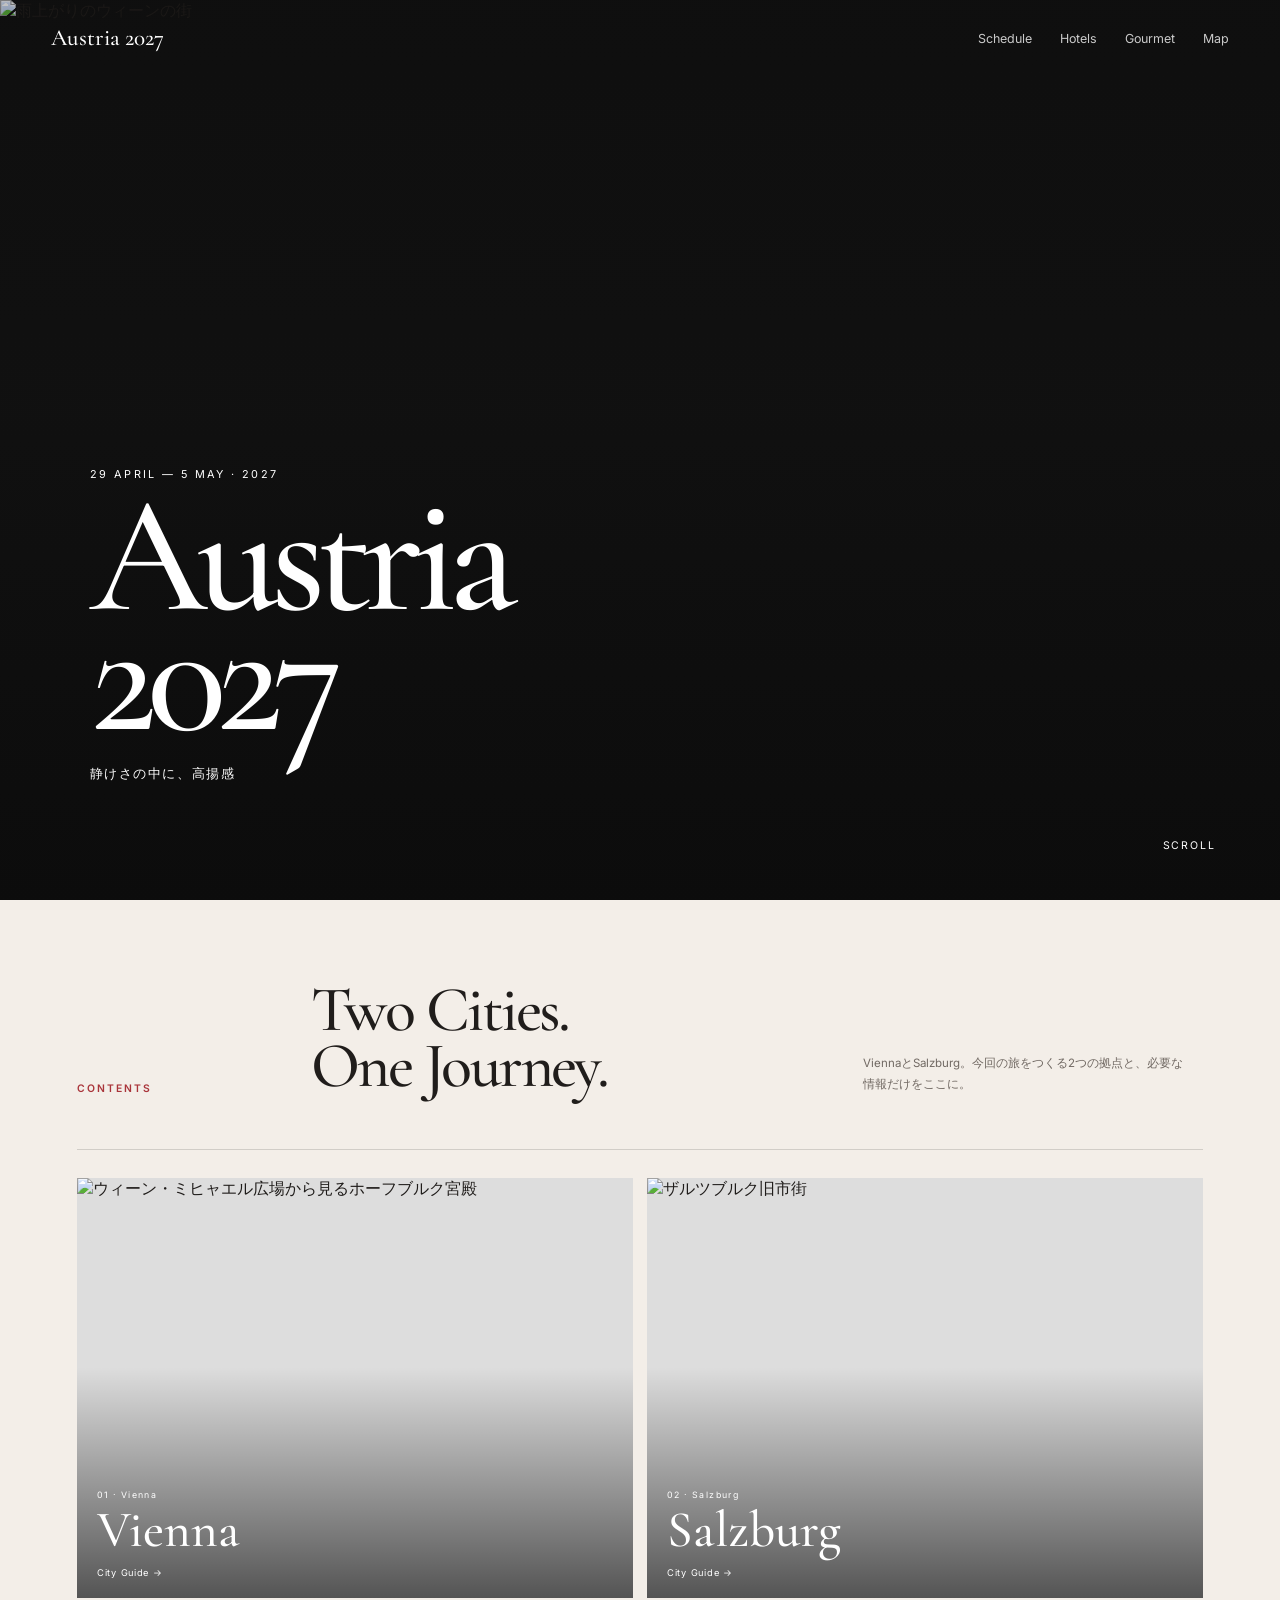
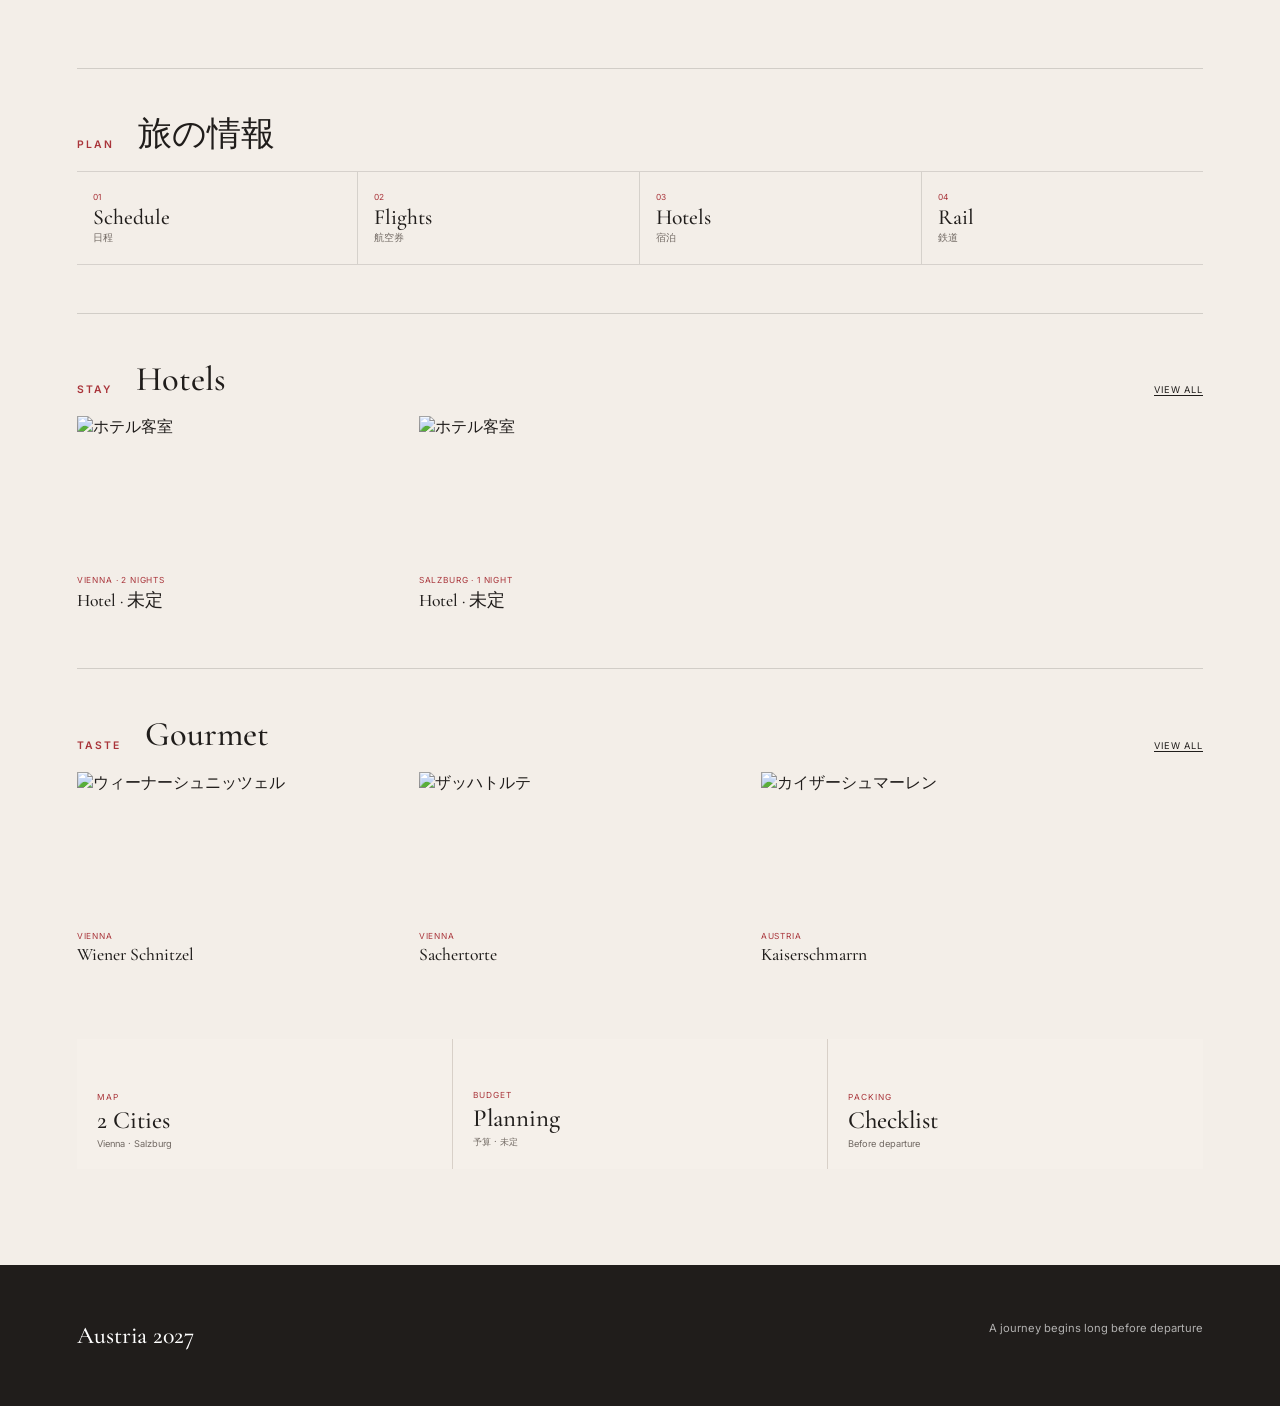
==== commit b992775c: "Update v0.8.0 Vienna Salzburg route" ====
--- a/index.html
+++ b/index.html
@@ -44,7 +44,7 @@
 
     <div class="city-index">
       <a href="vienna.html" class="city-index-card">
-        <img src="https://images.unsplash.com/photo-1529655683826-aba9b3e77383?auto=format&fit=crop&w=1500&q=86" alt="ウィーンの街">
+        <img src="https://rotegruppe.wordpress.com/wp-content/uploads/2015/05/michaelerplatz_in_wien.jpg" alt="ウィーン・ミヒャエル広場から見るホーフブルク宮殿">
         <div><small>01 · Vienna</small><h3>Vienna</h3><span>City Guide →</span></div>
       </a>
       <a href="salzburg.html" class="city-index-card">
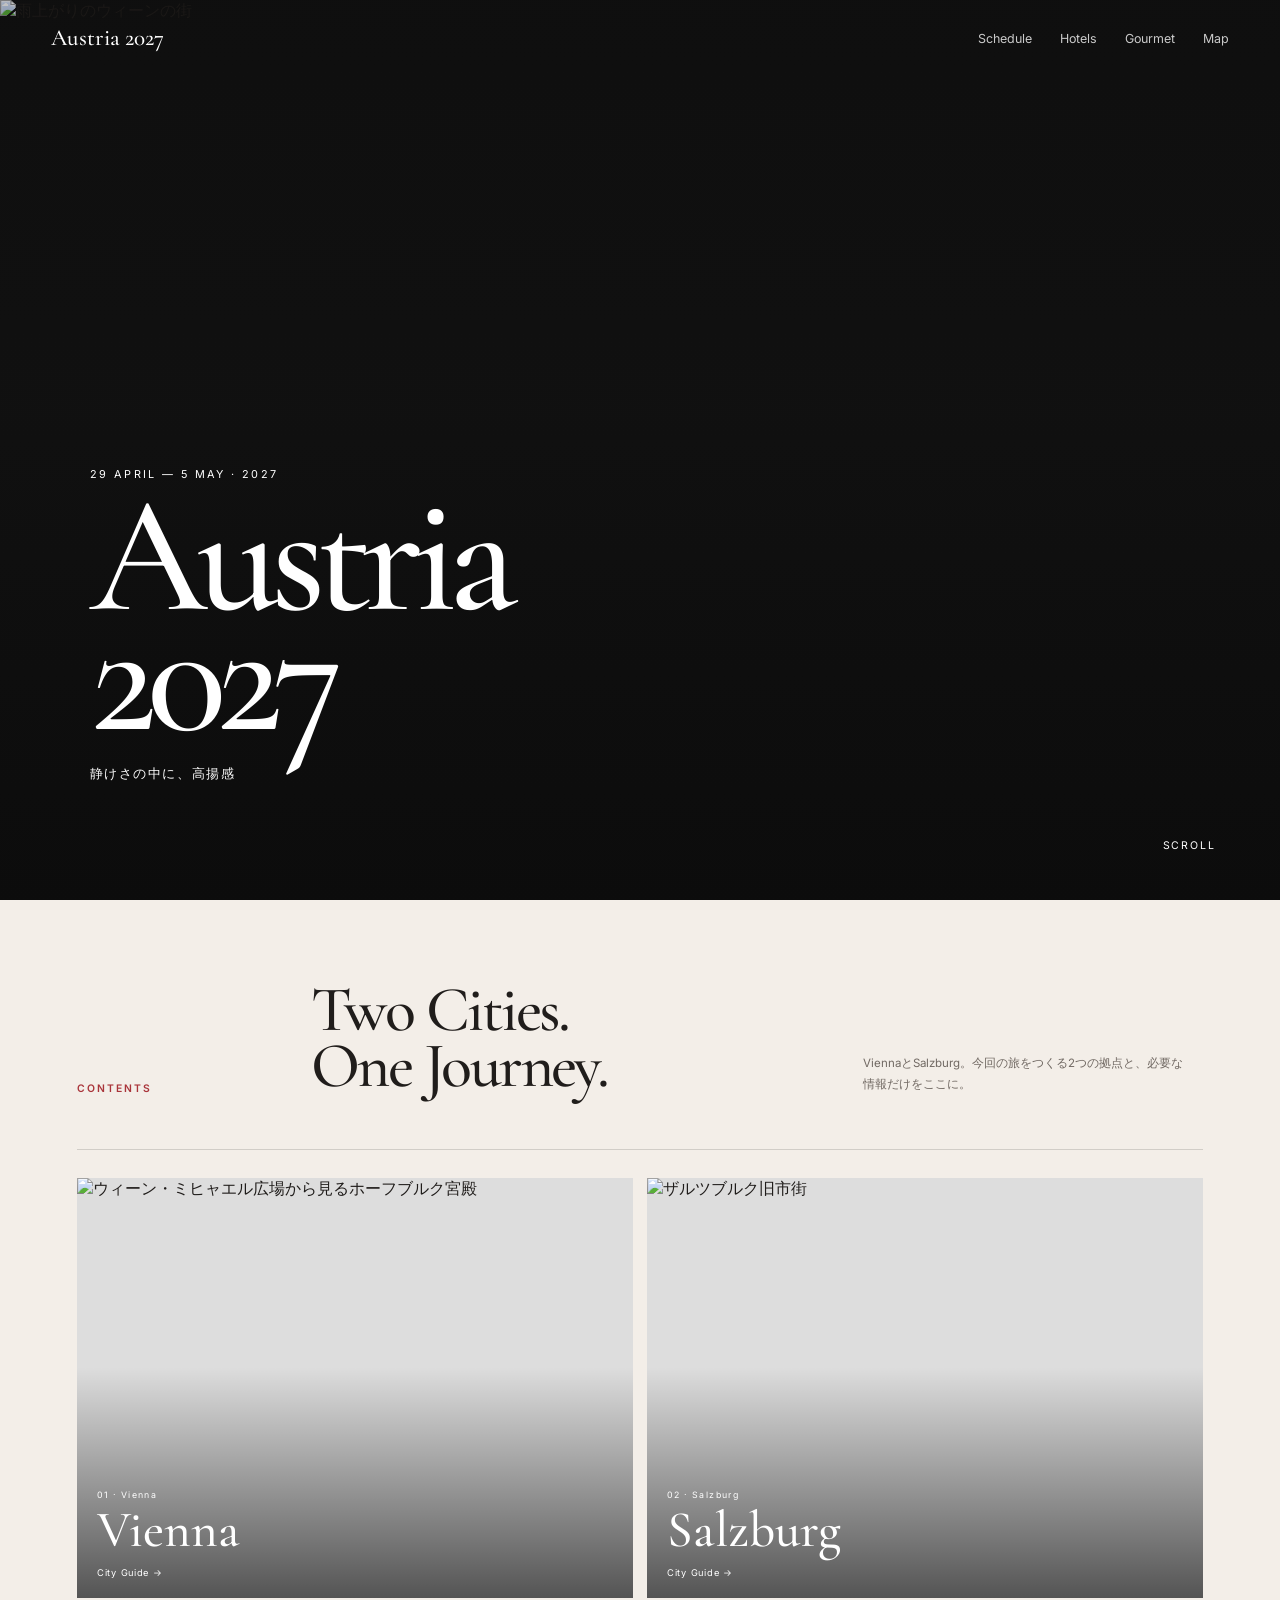
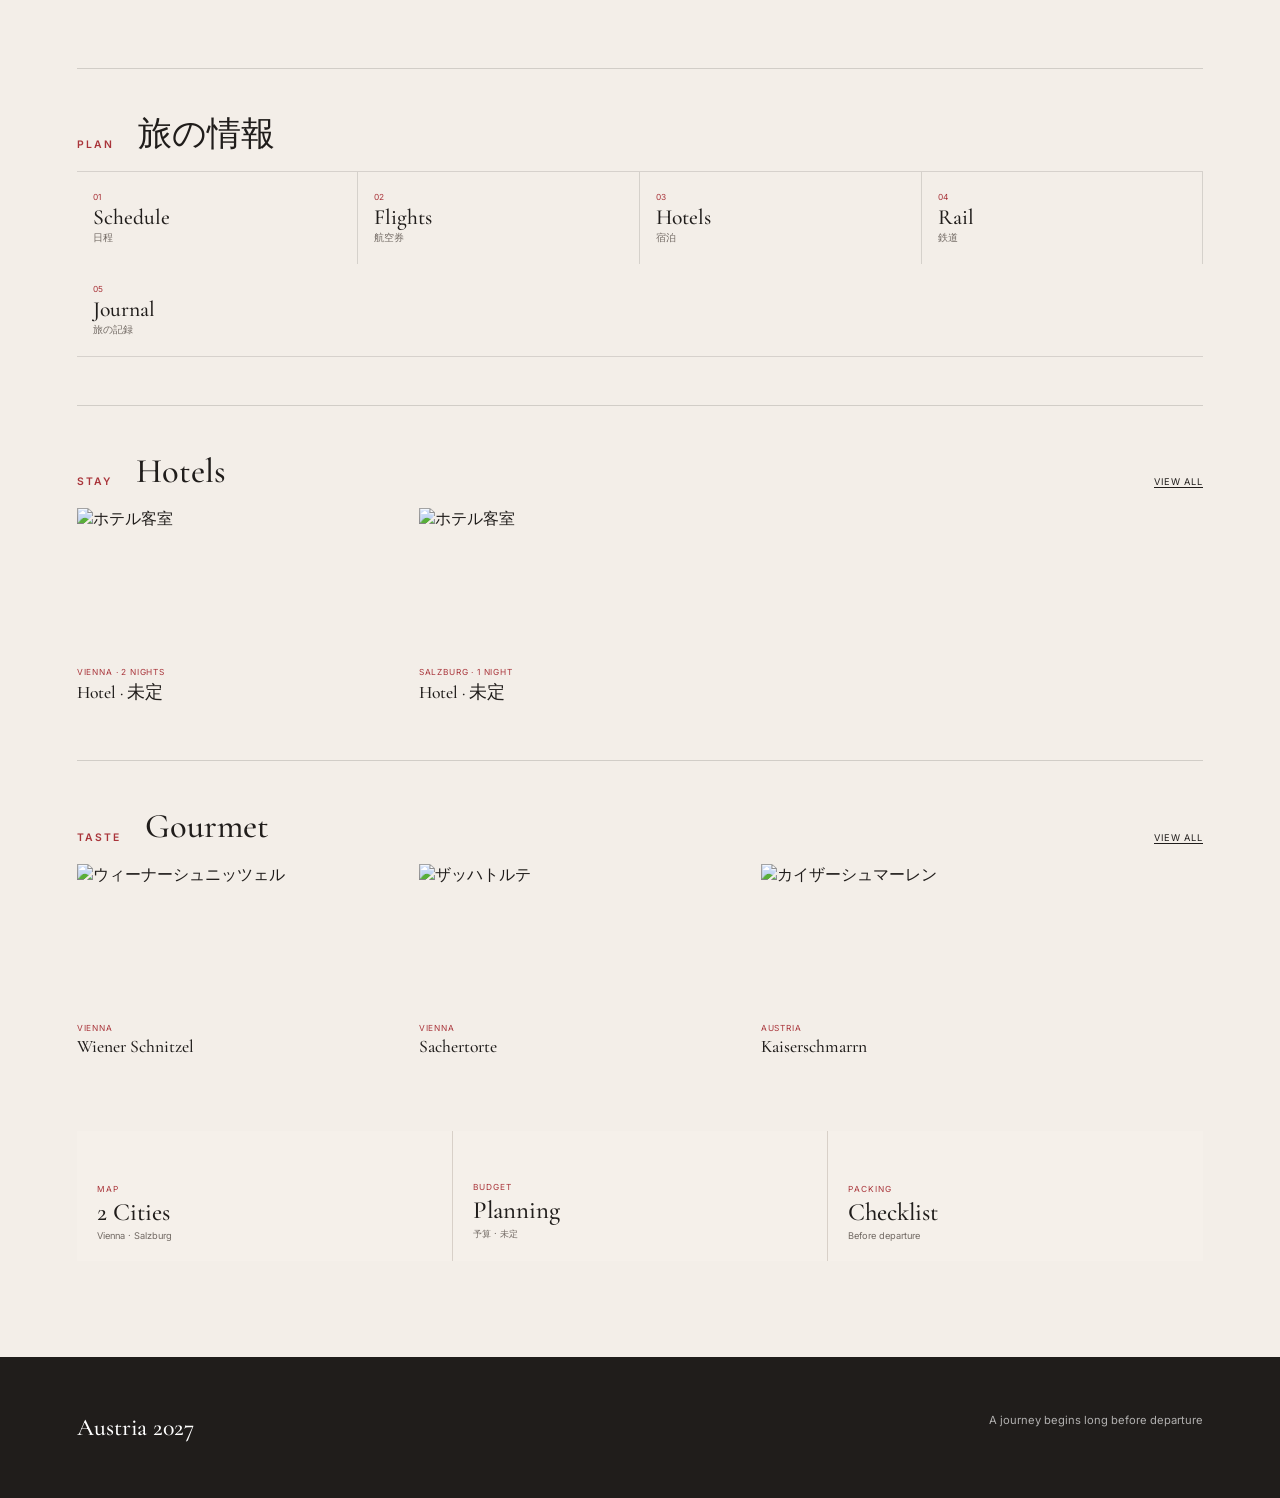
==== commit 73e5cab4: "Update v0.8.0 Vienna Salzburg route" ====
--- a/index.html
+++ b/index.html
@@ -60,6 +60,7 @@
         <a href="flights.html"><span>02</span><strong>Flights</strong><small>航空券</small></a>
         <a href="hotels.html"><span>03</span><strong>Hotels</strong><small>宿泊</small></a>
         <a href="rail.html"><span>04</span><strong>Rail</strong><small>鉄道</small></a>
+        <a href="journal.html"><span>05</span><strong>Journal</strong><small>旅の記録</small></a>
       </div>
     </div>
 
